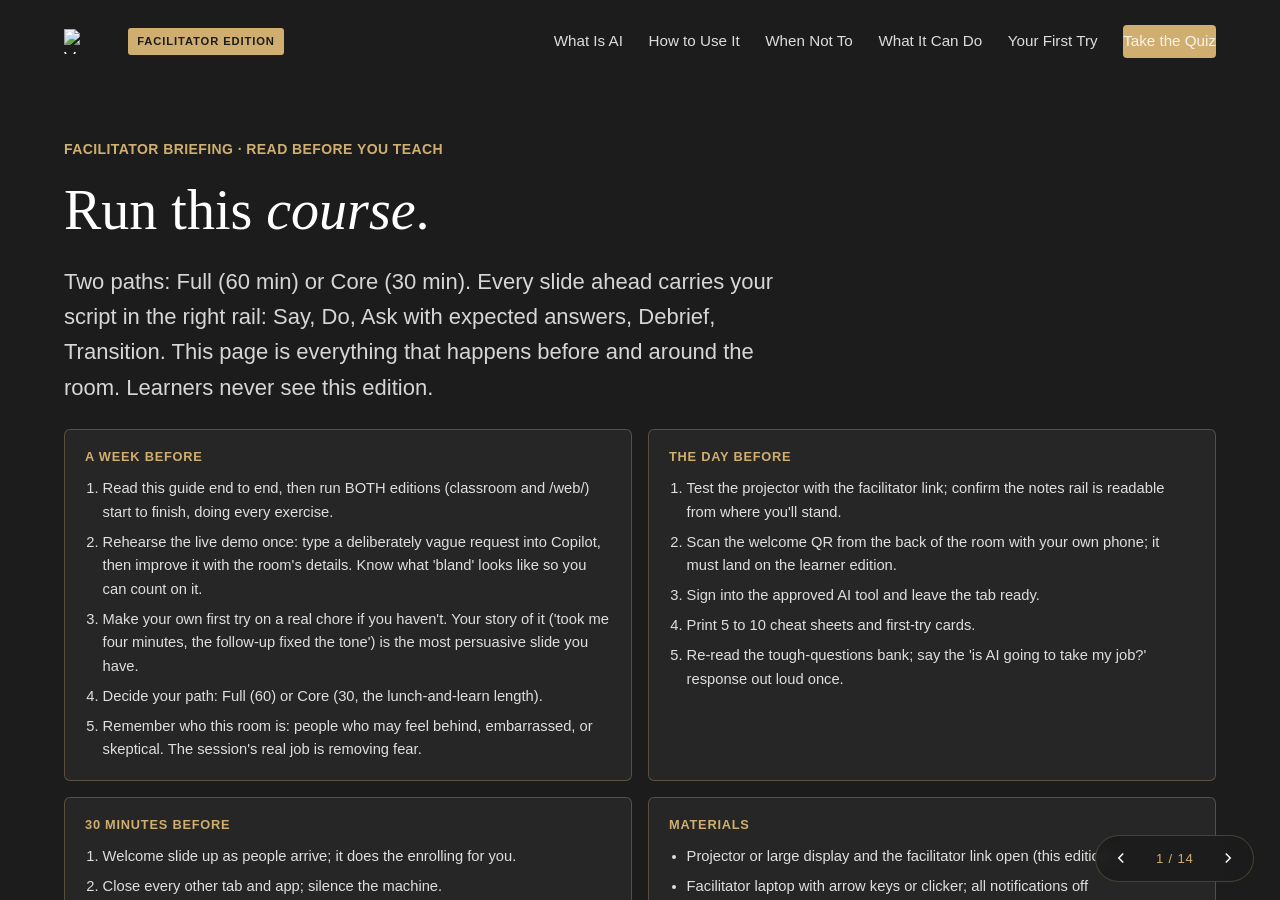
==== facilitator/index.html @ d2034150 "Humanize copy, add cited impact stories, videos, and left-to-right deck - Copy audit: zero em dashes" ====
<!DOCTYPE html>
<html lang="en">
<head>
<meta charset="UTF-8">
<meta name="robots" content="noindex">
<meta name="viewport" content="width=device-width, initial-scale=1">
<title>AI Basics: Facilitator Edition | Vanderbilt</title>
<meta name="description" content="A very first introduction to AI for people who have never used it: what AI is, why and how we use it, when to use it and when not to, what it can do for you, and your first try today.">
<meta property="og:type" content="website">
<meta property="og:title" content="AI Basics | Vanderbilt Learning Series">
<meta property="og:description" content="Never used AI? Start here: what it is, how to use it, when not to, and your first try today. No jargon, no code.">
<meta property="og:url" content="https://me5231979.github.io/AI_Classroom/">
<meta property="og:image" content="https://me5231979.github.io/AI_Classroom/assets/img/social-card.png">
<meta property="og:image:width" content="1200">
<meta property="og:image:height" content="630">
<meta name="twitter:card" content="summary_large_image">
<meta name="twitter:title" content="AI Basics | Vanderbilt Learning Series">
<meta name="twitter:image" content="https://me5231979.github.io/AI_Classroom/assets/img/social-card.png">
<link rel="icon" href="../assets/img/favicon.svg" type="image/svg+xml">
<link rel="alternate icon" href="../assets/img/favicon-96.png">
<link rel="apple-touch-icon" href="../assets/img/favicon-96.png">

<link rel="preload" href="../assets/fonts/libre-caslon-display-latin-400-normal.woff2" as="font" type="font/woff2" crossorigin>
<link rel="preload" href="../assets/fonts/inter-latin-400-normal.woff2" as="font" type="font/woff2" crossorigin>

<link rel="stylesheet" href="../assets/css/styles.css?v=10">
<style>
  /* skill pills (course-level) */
  .skills { display: flex; flex-wrap: wrap; gap: .5rem; align-items: center; margin-top: 1.5rem; }
  .skills__label { font-family: var(--font-condensed); font-weight: 700; text-transform: uppercase;
    letter-spacing: .08em; font-size: .7rem; color: var(--vu-gold-flat); margin-right: .25rem; }
  .skillpill { display: inline-block; font-family: var(--font-condensed); font-weight: 700;
    text-transform: uppercase; letter-spacing: .06em; font-size: .68rem; line-height: 1.3;
    padding: .3rem .65rem; border-radius: 999px; border: 1px solid rgba(207,174,112,.55);
    color: rgba(255,255,255,.85); }
  .skillpill--core { background: var(--vu-gold-flat); border-color: var(--vu-gold-flat); color: var(--vu-black); }
</style>

<style>
/* ============ facilitator edition ============ */
.fac__badge { font-family: var(--font-condensed); font-weight: 700; text-transform: uppercase;
  letter-spacing: .08em; font-size: .7rem; color: var(--vu-black); background: var(--vu-gold-flat);
  padding: .3rem .55rem; border-radius: 3px; margin-left: .9rem; white-space: nowrap; }
@media (min-width: 1200px) {
  body.fac .slide { display: grid; grid-template-columns: minmax(0,1fr) 350px; align-items: center; column-gap: 0; overflow: visible; }
  body.fac .slide > .wrap { grid-column: 1; }
  body.fac .slide > .hero__video, body.fac .slide > .hero__canvas, body.fac .slide > .hero__scrim { grid-column: 1 / -1; }
  body.fac .facnote { grid-column: 2; align-self: start; position: sticky; top: calc(var(--nav-h) + 16px);
    margin: 0 18px 0 0; }
  body.fac .dots { display: none; } /* rail replaces the dot rail on the right */
}
.facnote {
  background: rgba(20,20,20,.96); color: rgba(255,255,255,.85); border: 1px solid rgba(207,174,112,.45);
  border-left: 3px solid var(--vu-gold-flat); border-radius: 6px; padding: 1rem 1.1rem;
  font-size: .82rem; line-height: 1.5; max-height: calc(100vh - var(--nav-h) - 48px); overflow: auto; z-index: 5;
}
@media (max-width: 1199px) { .facnote { margin: 1.5rem var(--pad-x) 0; } }
.facnote__head { display: flex; justify-content: space-between; gap: .5rem; align-items: baseline;
  font-family: var(--font-condensed); font-weight: 700; text-transform: uppercase; letter-spacing: .07em;
  font-size: .68rem; color: var(--vu-gold-flat); border-bottom: 1px solid rgba(207,174,112,.3);
  padding-bottom: .5rem; margin-bottom: .6rem; }
.facnote__purpose { margin: 0 0 .6rem; color: #fff; font-weight: 500; }
.facnote__steps { margin: 0 0 .6rem; padding-left: 1.05rem; display: grid; gap: .35rem; }
.facnote__meta { margin: .35rem 0 0; color: rgba(255,255,255,.75); }
.facnote__meta b { color: var(--vu-gold-flat); font-weight: 600; }
.facnote__core { border-top: 1px dashed rgba(207,174,112,.35); padding-top: .5rem; }
.facnote__blk { margin: .55rem 0 0; }
.facnote__tag { display: inline-block; font-family: var(--font-condensed); font-weight: 700; text-transform: uppercase;
  letter-spacing: .08em; font-size: .6rem; padding: .15rem .4rem; border-radius: 2px; margin-bottom: .25rem; }
.t-say { background: var(--vu-gold-flat); color: var(--vu-black); }
.t-do  { background: rgba(179,201,205,.9); color: var(--vu-black); }
.t-ask { background: rgba(139,161,142,.9); color: var(--vu-black); }
.t-deb { background: rgba(236,183,72,.9); color: var(--vu-black); }
.t-tra { background: rgba(255,255,255,.25); color: #fff; }
.facnote__script { margin: 0; font-family: var(--font-serif); font-style: italic; font-size: .88rem; color: #fff; }
.facnote__mini { margin: .25rem 0 0; font-size: .78rem; color: rgba(255,255,255,.75); }
.brief__grid { display: grid; gap: 1rem; grid-template-columns: 1fr; margin-top: 1.5rem; }
@media (min-width: 980px) { .brief__grid { grid-template-columns: repeat(2, 1fr); }
  body.fac #s-briefing { grid-template-columns: 1fr !important; } }
.brief__box { background: #262626; border: 1px solid rgba(207,174,112,.3); border-radius: 6px; padding: 1.1rem 1.25rem; font-size: .92rem; }
.brief__box h3 { font-family: var(--font-condensed); font-weight: 700; text-transform: uppercase; letter-spacing: .06em;
  font-size: .8rem; color: var(--vu-gold-flat); margin-bottom: .6rem; }
.brief__box ol, .brief__box ul { margin: 0; padding-left: 1.1rem; display: grid; gap: .4rem; color: rgba(255,255,255,.85); }
.brief__wide { grid-column: 1 / -1; }
.brief__row { padding: .45rem 0; border-bottom: 1px solid rgba(255,255,255,.08); color: rgba(255,255,255,.85); }
.brief__row b { color: var(--vu-gold-flat); }
.brief__q { border-bottom: 1px solid rgba(255,255,255,.08); padding: .4rem 0; }
.brief__q summary { cursor: pointer; font-weight: 500; color: #fff; }
.brief__q p { margin: .4rem 0 .2rem; color: rgba(255,255,255,.8); font-size: .9rem; }
</style>
</head>
<body class="fac">
<a class="skip-link" href="#s-what">Skip to content</a>

<!-- reading progress -->
<div class="progress" aria-hidden="true"><div class="progress__bar" id="progressBar"></div></div>

<!-- ===================== NAV ===================== -->
<header class="nav" id="nav">
  <a class="nav__brand" href="#top" aria-label="Vanderbilt University, home">
    <img class="nav__lockup" src="../assets/img/vu-lockup-white.png" alt="Vanderbilt University" width="250" height="65">
    <img class="nav__vicon" src="../assets/img/vu-v-icon-nav.png" alt="Vanderbilt University" width="34" height="25">
    <span class="fac__badge">Facilitator Edition</span>
  </a>
  <button class="nav__toggle" aria-label="Toggle menu" aria-expanded="false" aria-controls="navlinks">
    <svg viewBox="0 0 24 24" fill="none" stroke="currentColor" stroke-width="2"><line x1="3" y1="6" x2="21" y2="6"/><line x1="3" y1="12" x2="21" y2="12"/><line x1="3" y1="18" x2="21" y2="18"/></svg>
  </button>
  <nav class="nav__links" id="navlinks" aria-label="Sections">
    <a href="#s-what">What Is AI</a>
    <a href="#s-how">How to Use It</a>
    <a href="#s-when">When Not To</a>
    <a href="#s-cando">What It Can Do</a>
    <a href="#s-first">Your First Try</a>
    <a class="btn" href="#s-recap">Take the Quiz</a>
  </nav>
</header>

<!-- deck dot rail + control bar -->
<div class="dots" id="dots" role="navigation" aria-label="Slide navigation"></div>
<div class="deckbar" role="group" aria-label="Presentation controls">
  <button id="deckPrev" aria-label="Previous slide"><svg viewBox="0 0 24 24" fill="none" stroke="currentColor" stroke-width="2"><polyline points="15 18 9 12 15 6"/></svg></button>
  <span class="deckbar__count" id="deckCount">1 / 13</span>
  <button id="deckNext" aria-label="Next slide"><svg viewBox="0 0 24 24" fill="none" stroke="currentColor" stroke-width="2"><polyline points="9 18 15 12 9 6"/></svg></button>
</div>

<main class="deck" id="top">

  <section class="slide on-dark" id="s-briefing" data-title="Facilitator briefing">
    <div class="wrap wrap-wide">
      <p class="eyebrow">Facilitator briefing · Read before you teach</p>
      <h2 class="h2">Run this <em>course</em>.</h2>
      <p class="lead">Two paths: Full (60 min) or Core (30 min). Every slide ahead carries your script in the right rail: Say, Do, Ask with expected answers, Debrief, Transition. This page is everything that happens before and around the room. Learners never see this edition.</p>
      <div class="brief__grid"><div class="brief__box"><h3>A week before</h3><ol><li>Read this guide end to end, then run BOTH editions (classroom and /web/) start to finish, doing every exercise.</li><li>Rehearse the live demo once: type a deliberately vague request into Copilot, then improve it with the room's details. Know what 'bland' looks like so you can count on it.</li><li>Make your own first try on a real chore if you haven't. Your story of it ('took me four minutes, the follow-up fixed the tone') is the most persuasive slide you have.</li><li>Decide your path: Full (60) or Core (30, the lunch-and-learn length).</li><li>Remember who this room is: people who may feel behind, embarrassed, or skeptical. The session's real job is removing fear.</li></ol></div><div class="brief__box"><h3>The day before</h3><ol><li>Test the projector with the facilitator link; confirm the notes rail is readable from where you'll stand.</li><li>Scan the welcome QR from the back of the room with your own phone; it must land on the learner edition.</li><li>Sign into the approved AI tool and leave the tab ready.</li><li>Print 5 to 10 cheat sheets and first-try cards.</li><li>Re-read the tough-questions bank; say the 'is AI going to take my job?' response out loud once.</li></ol></div><div class="brief__box"><h3>30 minutes before</h3><ol><li>Welcome slide up as people arrive; it does the enrolling for you.</li><li>Close every other tab and app; silence the machine.</li><li>Test arrow-key navigation and one interaction (run a round of Is That AI?).</li><li>Set the tone in your head: this is the friendliest hour in the catalog. No jargon leaves your mouth today.</li></ol></div>
        <div class="brief__box"><h3>Materials</h3><ul><li>Projector or large display and the facilitator link open (this edition)</li><li>Facilitator laptop with arrow keys or clicker; all notifications off</li><li>Learner devices (BYOD) joining via the welcome-slide QR</li><li>A Vanderbilt-approved AI tool (Copilot, VU sign-in) open in a second tab for the live demo</li><li>A few printed cheat sheets (cheatsheet.html) for anyone without a device</li><li>Printed first-try cards (worksheet.html) as the no-device and projector-failure fallback</li></ul></div>
        <div class="brief__box brief__wide"><h3>When things go sideways</h3><div class="brief__row"><b>If Projector or the site fails mid-session:</b> Teach from the printed cheat sheet: the one-sentence definition, the three steps, the traffic light, and the five superpowers all work on a whiteboard. The trainers run verbally with hands-up voting; the first try moves to the printed card.</div><div class="brief__row"><b>If Learner devices can't join (wifi/filters):</b> Run facilitator-only: trainers on the projector with the room voting out loud, prompt builder as a fill-in-the-blanks on the whiteboard, commitment on the printed card. You lose typing, not learning.</div><div class="brief__row"><b>If Nobody in the room can access an approved AI tool for the live try:</b> You demo on the projector with THEIR prompts: collect two built prompts from the room, run them live on your machine, improve each with one follow-up the room chooses. The first try becomes homework with the card; the pulse email catches it.</div><div class="brief__row"><b>If Someone is visibly anxious or says 'I'm too old for this / not a tech person':</b> The reframe that works: 'You already use AI every day: your phone's word suggestions, your spam filter. Today is just learning to use it on purpose.' Then make sure their first try lands in the room; success beats reassurance.</div><div class="brief__row"><b>If An experienced AI user is bored or starts adding advanced caveats:</b> Honor and redirect: 'That's exactly right, and it's AI 201 material: the sequel is in the Course Library.' Deputize them as a table helper for the prompt-builder moment; teaching beginners keeps experts happy.</div><div class="brief__row"><b>If Fear talk takes over ('AI is dangerous / taking jobs / stealing data'):</b> Don't dismiss, anchor: the traffic light exists exactly because the concerns are partly right. 'The risks are real, which is why we use approved tools and keep people-data out. The skill you're learning today IS the safe version.' Park policy debates; route them to the official channels.</div></div>
        <div class="brief__box brief__wide"><h3>Tough questions, ready answers</h3><details class="brief__q"><summary>Is AI going to take my job?</summary><p>AI takes over chores, not judgment: drafts, summaries, first passes. What history shows with tools like this is that people who use them become more valuable, not less. Today's hour is exactly that move: you're not competing with AI after this session, you're the person in your office who knows how to use it safely.</p></details><details class="brief__q"><summary>Is it cheating to use AI for my work emails?</summary><p>Is spellcheck cheating? Is asking a colleague to read your draft cheating? AI is a drafting tool; the thinking, the facts, and the final call stay yours. The professional standard is simple: you review everything, you check what matters, and your name means you stand behind it. Passing off unchecked AI output as finished work: that's the actual mistake.</p></details><details class="brief__q"><summary>Where does what I type actually go?</summary><p>It depends entirely on the tool, and that's the whole point of the yellow light. Random free websites may keep and learn from what you type. Vanderbilt-approved tools like Copilot with your VU sign-in have contractual protections for work content. That's why internal content only goes in approved tools, and private information about people goes in none of them.</p></details><details class="brief__q"><summary>How do I know if the answer is true?</summary><p>Assume it's a confident draft, not a verified fact. For anything that matters, a date, a number, a name, a claim you'll repeat, check the source the way you would if a smart new colleague told you something surprising. The tool is at its safest on tasks where truth isn't the question: drafting, rewording, brainstorming, explaining.</p></details><details class="brief__q"><summary>Which tool should I actually use?</summary><p>For work content: Microsoft Copilot signed in with your VU account: that sign-in is what makes it yellow-light safe. For public, generic questions, approved tools of your choice. If you're unsure whether a tool is approved, that uncertainty IS your answer: use Copilot or ask IT.</p></details><details class="brief__q"><summary>I tried ChatGPT once and the answer was wrong or useless. Why bother?</summary><p>One try with one vague question is like judging email by one message. Two fixes change everything: give it details (who it's for, what it's about, how it should sound), and use the follow-up: tell it what was wrong and watch it fix its own draft. The trainer in Idea 02 exists because the second message is where the tool gets good.</p></details></div>
        <div class="brief__box brief__wide"><h3>Copy-paste templates</h3><details class="brief__q"><summary>Pre-work invite (paste into the calendar invite)</summary><p>Subject: Before our AI Basics session. Nothing to read and nothing to install. Just bring one thing: a chore from your normal week that involves words: an email you put off, a long document you need to digest, anything you'd love to hand to an assistant. You'll use it in the session. If you've never touched an AI tool, you're exactly who this hour is for.</p></details><details class="brief__q"><summary>7-day pulse (send one week after)</summary><p>Subject: One week later, did the first try happen? Two quick lines, reply whenever: 1) Did you run the prompt you built, on the chore you named? 2) Did the follow-up trick (add one detail, ask again) make it better? Replies come to me only. Not yet? Your card still works, this note is your nudge, and the whole thing takes five minutes.</p></details><details class="brief__q"><summary>Graduation note (send to confident finishers)</summary><p>Subject: Ready for the next gear? You've made your first tries and the traffic light is a habit. AI 201: Beyond the Basics is the sequel: why tools 'forget,' where answers actually come from, and how to build a governed AI workflow for a recurring task. It's in the Course Library, same format, no code: https://me5231979.github.io/Course_Library/</p></details></div>
      </div>
      <p class="why" style="margin-top:1.5rem"><b>After the session:</b> Seven days out, send the pulse: 'Did you make your first try? What was the chore, and did the follow-up trick work?' The count of completed first tries is the program's headline metric: this course exists to convert non-users into first-time users. Route the confident ones to AI 201 in the Course Library.</p>
    </div>
  </section>

  <!-- ============ 0 · WELCOME / QR (classroom only) ============ -->
  <section class="slide on-dark welcome" id="s-welcome" data-title="Scan to join" data-classroom>
    <div class="wrap" style="text-align:center">
      <img src="../assets/img/vu-v-icon.png" alt="Vanderbilt V" width="72" height="66" style="margin:0 auto 1.75rem;width:clamp(56px,6vw,80px);height:auto" data-reveal>
      <p class="eyebrow" data-reveal>Vanderbilt · Learning Series</p>
      <h1 class="h2" data-reveal style="max-width:22ch;margin-inline:auto">Welcome. Scan to bring this session <em class="gold-text">to your seat</em>.</h1>
      <div class="qr-card" id="qrCard" data-reveal data-url="https://me5231979.github.io/AI_Classroom/">
        <div class="qr-card__code" id="qrBox" role="img" aria-label="QR code linking to this experience"></div>
        <p class="qr-card__url" id="qrUrl"></p>
      </div>
      <p class="lead" data-reveal style="margin:1.5rem auto 0;max-width:46ch">Learners scan this code and land on the learner edition; your screen keeps the notes. Follow along on your own device. If you have never touched an AI tool in your life, you are exactly who this hour is for.</p>
      <div class="hero__meta" data-reveal style="justify-content:center">
        <div><b>5</b> Simple ideas</div>
        <div><b>30–60</b> Minutes</div>
        <div><b>1</b> First try you'll make this week</div>
      </div>
      <div class="hero__cta" data-reveal style="justify-content:center">
        <a class="btn" href="#s-hero">We're ready, let's begin</a>
      </div>
    </div>
    <aside class="facnote" aria-label="Facilitator notes"><div class="facnote__head"><span>Facilitator</span><span>Full 3 min · Core 2</span></div><p class="facnote__purpose">Get every learner into the experience on their own device and set the tone: the friendliest hour in the catalog, built for absolute beginners.</p><div class="facnote__blk"><span class="facnote__tag t-say">Say</span><p class="facnote__script">&ldquo;Welcome. Point your camera at that code, it brings this whole session to your seat. Quick promise before we start: this is the beginner hour. No jargon, no code, no assumptions, and no question is too basic. If you have never touched an AI tool in your life, you are not behind, you are exactly who this session is for, and you'll make your first try before the week is out.&rdquo;</p></div><div class="facnote__blk"><span class="facnote__tag t-do">Do</span><ol class="facnote__steps"><li>Have this slide projected as people arrive.</li><li>Point at the QR and get phones up before you say anything else.</li><li>Say the safety line early: no jargon today, no question too basic, and nobody will be asked to know anything.</li><li>Confirm by show of hands that most of the room has the site open before advancing.</li></ol></div><div class="facnote__blk"><span class="facnote__tag t-ask">Ask</span><p class="facnote__script">&ldquo;Show of hands, totally judgment-free: who here has never used ChatGPT, Copilot, or any AI chat tool, or tried once and quietly gave up?&rdquo;</p><p class="facnote__mini">Expect:</p><ul class="facnote__steps"><li>A third to half the room, sometimes sheepishly</li><li>A few 'tried once and gave up' confessions</li><li>Some experienced users too</li></ul><p class="facnote__mini">Respond: Thank the honest hands warmly: 'Perfect: this hour was built for you.' To the experienced: 'You're my table helpers today, and AI 201 is your course; it's in the library.'</p></div><p class="facnote__meta"><b>Validate:</b> 80%+ of the room has the deck open on a device.</p><p class="facnote__meta"><b>Watch for:</b> The person hanging back who 'isn't a tech person.' Make eye contact, smile, and remember them for the first-try moment: their success is the session's best story.</p><div class="facnote__blk"><span class="facnote__tag t-tra">Transition</span><p class="facnote__script">&ldquo;Here's everything you'll walk out with.&rdquo;</p></div><p class="facnote__meta facnote__core"><b>60-min core:</b> Core: one scan prompt, the no-jargon promise, move on.</p></aside>
  </section>

  <!-- ============ 1 · HERO ============ -->
  <section class="slide on-dark hero" id="s-hero" data-title="What you'll get">
    <video class="hero__video" id="heroVideo" autoplay muted playsinline preload="auto" aria-hidden="true"
      data-playlist='["https://d8j0ntlcm91z4.cloudfront.net/user_3CCurpI0FW75YAnAl4Hbz3vPdBv/hf_20260715_200652_7fda2f74-e2d3-4922-aa82-3538078520e3.mp4","https://d8j0ntlcm91z4.cloudfront.net/user_3CCurpI0FW75YAnAl4Hbz3vPdBv/hf_20260715_200704_f9a658ba-e21b-49d3-a82d-e24e4dca5641.mp4","https://d8j0ntlcm91z4.cloudfront.net/user_3CCurpI0FW75YAnAl4Hbz3vPdBv/hf_20260715_200712_13c7a9d0-fc12-4c9b-b14d-7666faaac7f5.mp4"]'></video>
    <canvas class="hero__canvas" aria-hidden="true"></canvas>
    <div class="hero__scrim" aria-hidden="true"></div>
    <div class="wrap">
      <p class="eyebrow" data-reveal>AI Basics · Vanderbilt</p>
      <h1 class="h-hero" data-reveal>Never used AI?<br><em class="gold-text">Start here.</em></h1>
      <p class="lead" data-reveal style="margin-top:1.5rem">No jargon, no code, no assumptions. In the next half hour you'll learn what AI actually is, how to talk to it, when to keep things away from it, and you'll build your first request, ready to try today.</p>
      <div class="objectives" data-reveal>
        <p class="objectives__label">By the end, you will be able to</p>
        <ol class="objectives__list">
          <li>Say what AI is in one plain sentence, and spot it in tools you already use every day</li>
          <li>Ask AI for help in ordinary English, and make the answer better with one follow-up</li>
          <li>Know the traffic-light rule: what's fine to ask, what needs an approved tool, what never goes in</li>
          <li>Name five everyday chores AI can take off your plate</li>
          <li>Make your first try this week, with a starter prompt you build today and keep</li>
        </ol>
      </div>
      <div class="skills" data-reveal aria-label="Skills this course builds">
        <span class="skills__label">Skills you'll build</span>
        <span class="skillpill skillpill--core">Embodies an entrepreneurial spirit and leverages data and technology</span>
        <span class="skillpill">Artificial Intelligence</span>
        <span class="skillpill">Digital Fluency/Information Literacy</span>
        <span class="skillpill">Data Security</span>
      </div>
      <div class="hero__cta" data-reveal>
        <a class="btn" href="#s-what">Begin</a>
        <a class="btn btn--ghost" href="#s-recap">Jump to the quiz</a>
      </div>
    </div>
    <aside class="facnote" aria-label="Facilitator notes"><div class="facnote__head"><span>Facilitator</span><span>Full 2 min · Core 1</span></div><p class="facnote__purpose">Set the contract: five plain-language abilities, ending in a real first try with a prompt they build themselves.</p><div class="facnote__blk"><span class="facnote__tag t-say">Say</span><p class="facnote__script">&ldquo;Five things in the next hour. You'll be able to say what AI is in one sentence, no buzzwords. You'll know how to ask it for help in ordinary English, and the one trick that makes answers good. You'll know the traffic light: what's fine, what needs an approved tool, what never goes in. You'll know the five chores it does best. And before we're done, you'll build your first request for a real chore from your real week, and copy it, ready to use.&rdquo;</p></div><div class="facnote__blk"><span class="facnote__tag t-do">Do</span><ol class="facnote__steps"><li>Read the five objectives in plain language, unhurried.</li><li>Land on the last one: you leave with a real prompt you built, for a real chore, with a day attached.</li><li>Point at the skills row once: this course carries real skill credit in the library.</li></ol></div><p class="facnote__meta"><b>Validate:</b> Learners can say what they'll leave with (a prompt they built + a first try scheduled).</p><p class="facnote__meta"><b>Watch for:</b> Don't oversell or speed up; calm confidence is the register for beginners.</p><div class="facnote__blk"><span class="facnote__tag t-tra">Transition</span><p class="facnote__script">&ldquo;The whole plan fits on one slide.&rdquo;</p></div><p class="facnote__meta facnote__core"><b>60-min core:</b> Core: objectives 1 and 5 out loud; the rest on screen.</p></aside>
  </section>

  <!-- ============ 2 · AGENDA ============ -->
  <section class="slide on-cream" id="s-agenda" data-title="The plan">
    <div class="wrap">
      <p class="eyebrow" data-reveal>The whole plan</p>
      <h2 class="h2" data-reveal>Five ideas. <em>That's it.</em></h2>
      <ol class="agenda">
        <li data-reveal><span class="num">01</span><div><h3>What is AI?</h3><p>One plain sentence, plus proof you've been using it for years.</p></div></li>
        <li data-reveal><span class="num">02</span><div><h3>Why and how do we use it?</h3><p>You type in ordinary English. It answers. You make it better with one follow-up.</p></div></li>
        <li data-reveal><span class="num">03</span><div><h3>When to use it, and when not to</h3><p>The traffic light: green, yellow, red. Three seconds that keep you safe.</p></div></li>
        <li data-reveal><span class="num">04</span><div><h3>What can it do for you?</h3><p>Five superpowers: draft, summarize, brainstorm, explain, rewrite.</p></div></li>
        <li data-reveal><span class="num">05</span><div><h3>Your first try</h3><p>Build a real request, copy it, and use it this week.</p></div></li>
      </ol>
    </div>
    <aside class="facnote" aria-label="Facilitator notes"><div class="facnote__head"><span>Facilitator</span><span>Full 1 min · Core skip</span></div><p class="facnote__purpose">Show the five ideas once so the room sees how small the mountain actually is.</p><div class="facnote__blk"><span class="facnote__tag t-say">Say</span><p class="facnote__script">&ldquo;Five ideas. That's the whole course: what AI is, how to use it, when not to, what it can do for you, and your first try. Small mountain.&rdquo;</p></div><div class="facnote__blk"><span class="facnote__tag t-do">Do</span><ol class="facnote__steps"><li>Walk the five items in one breath each.</li><li>Name the shape out loud: what it is, how to use it, when not to, what it does, then you try it.</li></ol></div><p class="facnote__meta"><b>Validate:</b> None needed; this is orientation.</p><p class="facnote__meta"><b>Watch for:</b> Don't teach here; every idea has its own slide.</p><div class="facnote__blk"><span class="facnote__tag t-tra">Transition</span><p class="facnote__script">&ldquo;Idea one: and I promise it fits in one sentence.&rdquo;</p></div><p class="facnote__meta facnote__core"><b>60-min core:</b> Core: skip entirely; the deck's structure carries it.</p></aside>
  </section>

  <!-- ============ 3 · 01 WHAT IS AI ============ -->
  <section class="slide on-light" id="s-what" data-count data-title="What is AI?">
    <div class="wrap">
      <p class="eyebrow" data-reveal>Idea 01 · What is AI?</p>
      <h2 class="h2" data-reveal>One sentence, <em>no jargon</em>.</h2>
      <p class="lead" data-reveal>AI is a computer program that learned from millions of examples. Because it learned instead of following fixed rules, it can predict, suggest, and write things that fit your situation. It isn't a robot or magic, and it isn't always right either. Think of it as a very well-read assistant: fast, tireless, eager to help, and occasionally wrong in a confident voice.</p>

      <div class="quiz" id="isAI" data-reveal style="margin-top:2.5rem">
        <p class="eyebrow" style="margin-bottom:.5rem">Play · Is that AI?</p>
        <p class="why" style="margin-top:0"><b>Why this matters:</b> the fastest way to make AI feel less mysterious is to notice you've already been using it for years. Here are five everyday things. Call each one.</p>
        <p class="quiz__progress" id="iaProgress"></p>
        <p class="quiz__q" id="iaQ" style="margin-top:.4rem"></p>
        <div class="quiz__options" id="iaOptions" role="group" aria-label="Choices"></div>
        <p class="quiz__feedback" id="iaFeedback" aria-live="polite"></p>
        <div class="quiz__nav">
          <button class="btn btn--dark" id="iaNext" style="visibility:hidden">Next one</button>
        </div>
        <div id="iaResult" hidden aria-live="polite"></div>
      </div>

      <div class="yt" data-reveal data-embed="https://www.youtube-nocookie.com/embed/Ok-xpKjKp2g" data-yttitle="How AI works, a plain-language introduction">
        <button class="yt__load" type="button">
          <span class="yt__play" aria-hidden="true">▶</span>
          <span class="yt__title">Watch: How AI Works (2 min, plain language)</span>
          <span class="yt__src">Code.org · Loads YouTube on click</span>
        </button>
        <p class="yt__alt">Prefer a new tab? <a href="https://www.youtube.com/watch?v=Ok-xpKjKp2g" target="_blank" rel="noopener">Open on YouTube</a>.</p>
        <p class="why" style="margin:.35rem 0 0"><b>Why this video:</b> the friendliest short explanation on the internet, made for total beginners. No technical background needed.</p>
      </div>

      <details class="deeper" data-reveal>
        <summary><svg class="chev" viewBox="0 0 24 24" fill="none" stroke="currentColor" stroke-width="2.5" aria-hidden="true"><polyline points="9 18 15 12 9 6"/></svg> Go deeper</summary>
        <div class="deeper__body">
          <div><h4>In practice</h4><p>The one distinction worth keeping: a regular program follows rules a person wrote, which is why a calculator never surprises you. AI learned patterns from examples, which is why your phone's word suggestions surprise you daily. The chat tools everyone is talking about, like Microsoft Copilot or ChatGPT, are that same word-suggestion idea trained on so much text that it can draft emails, summarize documents, and explain almost anything. Once you see that, most of the mystery is gone.</p></div>
          <div class="deeper__ask" data-classroom><h4><span class="mode">As a group</span> · 3 min</h4>
          <p class="why"><b>Why this matters:</b> hearing the room name AI they already use dissolves the intimidation faster than any definition.</p>
          <ol class="steps">
            <li>Shout-out round: name one thing on your phone that guessed something about you this week.</li>
            <li>Facilitator lists them, then points at the list: "You aren't AI beginners. You're experienced users who never got the name tag."</li>
          </ol></div>
          <div class="deeper__ask"><h4><span class="mode">On your own</span> · 2 min</h4>
          <p class="why"><b>Why this matters:</b> spotting AI in your own day makes the definition stick.</p>
          <ol class="steps">
            <li>Look at your phone. Find two things on it that learned from examples: word suggestions, photo face-grouping, map routes, music picks.</li>
            <li>Say the sentence once: "AI is a program that learned from examples." That's the whole foundation.</li>
          </ol></div>
        </div>
      </details>
    </div>
    <aside class="facnote" aria-label="Facilitator notes"><div class="facnote__head"><span>Facilitator</span><span>Full 7 min · Core 3</span></div><p class="facnote__purpose">Land the one-sentence definition (a program that learned from examples) and dissolve intimidation by proving everyone already uses AI daily.</p><div class="facnote__blk"><span class="facnote__tag t-say">Say</span><p class="facnote__script">&ldquo;Here's the whole definition, one sentence: AI is a computer program that learned from millions of examples, so instead of following fixed rules, it can predict, suggest, and write things that fit your situation. That's it. It's not a robot. It's not magic. And it's not always right, think of it as a very well-read assistant: fast, tireless, eager to help, and occasionally confidently wrong. Now the fun part: you've been using AI for years. Let's prove it.&rdquo;</p></div><div class="facnote__blk"><span class="facnote__tag t-do">Do</span><ol class="facnote__steps"><li>Deliver the one-sentence definition slowly, twice: a program that learned from millions of examples.</li><li>Land the three nots: not a robot, not magic, not always right.</li><li>Send them to Is That AI?: five everyday things, call each one. The calculator item teaches the key distinction.</li><li>Run the group shout-out from Go deeper: name one thing on your phone that guessed something about you this week.</li><li>Land the reframe: you aren't AI beginners; you're experienced users who never got the name tag.</li></ol></div><div class="facnote__blk"><span class="facnote__tag t-ask">Ask</span><p class="facnote__script">&ldquo;Name one thing on your phone that guessed something about you this week.&rdquo;</p><p class="facnote__mini">Expect:</p><ul class="facnote__steps"><li>Word suggestions while texting</li><li>Maps rerouting, music and show recommendations</li><li>Photos grouping faces, spam filtering</li></ul><p class="facnote__mini">Respond: List them fast, then point at the list: 'Every one of those learned from examples. You aren't AI beginners: you're experienced users who never got the name tag. Today we just make it deliberate.'</p></div><div class="facnote__blk"><span class="facnote__tag t-deb">Debrief</span><p class="facnote__mini">A program that learned from examples: capable because it learned, fallible because it guesses. Both halves matter all session.</p></div><p class="facnote__meta"><b>Validate:</b> 4+ of 5 on the trainer for most of the room; the shout-out round produces at least four examples.</p><p class="facnote__meta"><b>Watch for:</b> Jargon creeping into YOUR mouth ('model,' 'training data,' 'LLM'). The discipline of this session is saying 'it learned from examples' every single time.</p><div class="facnote__blk"><span class="facnote__tag t-tra">Transition</span><p class="facnote__script">&ldquo;One more sentence before the how: the idea that makes the whole hour possible.&rdquo;</p></div><p class="facnote__meta facnote__core"><b>60-min core:</b> Core: definition + three nots, trainer as a fast room vote, shout-out becomes one example from you.</p></aside>
  </section>

  <!-- ============ 4 · MANIFESTO ============ -->
  <section class="slide on-cream manifesto" id="s-belief" data-title="One idea">
    <div class="wrap">
      <p class="eyebrow" data-reveal>The core idea</p>
      <p>You don't need to know how the engine works to drive the car.</p>
    </div>
    <aside class="facnote" aria-label="Facilitator notes"><div class="facnote__head"><span>Facilitator</span><span>Full 2 min · Core 1</span></div><p class="facnote__purpose">Give beginners explicit permission to use AI without understanding its internals. This one line removes the biggest hidden barrier in the room: the belief that AI is for technical people.</p><div class="facnote__blk"><span class="facnote__tag t-say">Say</span><p class="facnote__script">&ldquo;You don't need to know how the engine works to drive the car. Here's what that means. Every one of us drove or rode here today, and almost none of us could explain a combustion engine, and that's fine, because driving and engineering are different skills. AI is the same. Asking it for help, reading the answer, making it better: that's driving, and you'll be doing it within the hour. How it works inside is engineering, and it's genuinely optional. If anyone in this room has been thinking 'I'm not a tech person, this isn't for me,' this sentence is for you. You don't need to be. You just need a steering wheel, and we're about to hand you one. One honest footnote: drivers do follow rules of the road, and AI has three. They're colors, they take three seconds, and they're coming up right after you learn to drive.&rdquo;</p></div><div class="facnote__blk"><span class="facnote__tag t-do">Do</span><ol class="facnote__steps"><li>Let the line animate word by word. Say nothing until it finishes, then read it once, slowly.</li><li>Explain what it means in one breath: millions of people drive safely every day without being able to explain a combustion engine. Using a tool well and understanding its insides are two different skills, and today only asks for the first one.</li><li>Map the analogy for them explicitly: the car is the AI tool. Driving is asking, reading the answer, and improving it. The rules of the road are the traffic light coming two slides from now. The engine (how AI works inside) is a fine thing to learn someday, and AI 201 teaches it, but nobody needs it to get to work today.</li><li>Name who the line is for: anyone in the room quietly thinking 'I'm not a tech person.' This sentence is the course giving them permission to start anyway.</li></ol></div><div class="facnote__blk"><span class="facnote__tag t-ask">Ask</span><p class="facnote__script">&ldquo;Quick show of hands: who here can explain exactly how their car engine works? And who drove here anyway?&rdquo;</p><p class="facnote__mini">Expect:</p><ul class="facnote__steps"><li>One or two engine hands, the whole room on the second question</li><li>Laughter, which is the point</li><li>Someone jokes about electric cars</li></ul><p class="facnote__mini">Respond: Land it gently: 'That gap between the two hands is exactly the permission slip this course runs on. Competence first. Curiosity about the engine later, if you want it. AI 201 pops the hood.'</p></div><div class="facnote__blk"><span class="facnote__tag t-deb">Debrief</span><p class="facnote__mini">Using AI well is a driving skill, not an engineering skill. The rules of the road come next.</p></div><p class="facnote__meta"><b>Validate:</b> Ask for a nod: does anyone here understand their car engine? Almost nobody. Do you all drive? Everybody. Point made.</p><p class="facnote__meta"><b>Watch for:</b> The one caveat worth saying if an expert pushes back: drivers still follow rules of the road. The line doesn't mean 'use it carelessly.' It means the safety rules (coming next) are learnable in minutes, while engine knowledge is optional.</p><div class="facnote__blk"><span class="facnote__tag t-tra">Transition</span><p class="facnote__script">&ldquo;So let's drive. Here's how you actually use it.&rdquo;</p></div><p class="facnote__meta facnote__core"><b>60-min core:</b> Core: read the line, give the one-breath explanation, move on. Keep the explanation even at 30 minutes; it does real work for nervous beginners.</p></aside>
  </section>

  <!-- ============ 5 · 02 WHY & HOW ============ -->
  <section class="slide on-dark" id="s-how" data-count data-title="How to use it">
    <div class="wrap">
      <p class="eyebrow" data-reveal>Idea 02 · Why &amp; How</p>
      <h2 class="h2" data-reveal>Type like you'd text <em>a helpful person</em>.</h2>
      <p class="lead" data-reveal>Why do people use AI? Because it takes the chores that eat your day (first drafts, long documents, blank pages) and does them in seconds. Federal Reserve researchers found that workers who use it are already saving around two hours a week. And the how is easier than you'd guess. Nothing to install, nothing to memorize. You type what you need in plain English, like texting a very capable assistant, and it answers. When the answer isn't quite right, you don't start over. You just tell it what to fix.</p>

      <div class="grid grid-3" style="margin-top:2.5rem;grid-template-columns:repeat(auto-fit,minmax(220px,1fr))">
        <div class="card" data-reveal>
          <span class="tag">Step 1 · Ask</span>
          <h3>Plain English</h3>
          <p class="muted">"Write a short, friendly email inviting my team to a planning lunch on Thursday." Full sentences. Details welcome. No magic words needed.</p>
        </div>
        <div class="card" data-reveal>
          <span class="tag">Step 2 · Look</span>
          <h3>Read what came back</h3>
          <p class="muted">It answers in seconds. Usually good, sometimes off. Either way, you're not done yet, and neither is it.</p>
        </div>
        <div class="card" data-reveal>
          <span class="tag">Step 3 · Improve</span>
          <h3>One follow-up</h3>
          <p class="muted">"Warmer." "Shorter." "Mention the RSVP deadline." It rewrites instantly, and it never gets tired of feedback. This step is where it gets good.</p>
        </div>
      </div>

      <div class="quiz" id="followUp" data-reveal style="margin-top:2.5rem">
        <p class="eyebrow" style="margin-bottom:.5rem">Play · Pick the next move</p>
        <p class="why" style="margin-top:0"><b>Why this matters:</b> the difference between people who love AI and people who gave up after one try is what they did with the SECOND message. Five moments. Pick the move for each.</p>
        <p class="quiz__progress" id="fuProgress"></p>
        <p class="quiz__q" id="fuQ" style="margin-top:.4rem"></p>
        <div class="quiz__options" id="fuOptions" role="group" aria-label="Next move choices"></div>
        <p class="quiz__feedback" id="fuFeedback" aria-live="polite"></p>
        <div class="quiz__nav">
          <button class="btn" id="fuNext" style="visibility:hidden">Next moment</button>
        </div>
        <div id="fuResult" hidden aria-live="polite"></div>
      </div>

      <details class="deeper" data-reveal>
        <summary><svg class="chev" viewBox="0 0 24 24" fill="none" stroke="currentColor" stroke-width="2.5" aria-hidden="true"><polyline points="9 18 15 12 9 6"/></svg> Go deeper</summary>
        <div class="deeper__body">
          <div><h4>In practice</h4><p>Two habits carry beginners a long way. First, details make the difference: "write an email" gets you something generic; "write a warm, three-sentence email to my six-person team about Thursday's planning lunch" gets you something usable. Second, treat the first answer as a draft, always. AI writes the draft, and you stay the editor. It sounds confident even when it's wrong, so anything important (a date, a number, a name, a fact you'll repeat) gets checked by you before your name goes on it.</p></div>
          <div class="deeper__ask" data-classroom><h4><span class="mode">As a group</span> · 5 min</h4>
          <p class="why"><b>Why this matters:</b> watching one request improve live, on the projector, teaches the two-step better than any slide.</p>
          <ol class="steps">
            <li>Facilitator opens an approved AI tool on screen and types a deliberately vague request: "write an email about the meeting."</li>
            <li>The room critiques the bland result, then shouts details to add. Type their exact words as the follow-up.</li>
            <li>Watch it improve. Name the lesson: same tool, better conversation.</li>
          </ol></div>
          <div class="deeper__ask"><h4><span class="mode">On your own</span> · 3 min</h4>
          <p class="why"><b>Why this matters:</b> one real ask-look-improve loop teaches more than an hour of reading about it.</p>
          <ol class="steps">
            <li>Think of one email or note you need to write anyway this week.</li>
            <li>Jot down the plain-English request you'd type, including two details: who it's for and what it should sound like.</li>
            <li>Keep it. You'll build the real thing in Idea 05.</li>
          </ol></div>
        </div>
      </details>
    </div>
    <aside class="facnote" aria-label="Facilitator notes"><div class="facnote__head"><span>Facilitator</span><span>Full 7 min · Core 4</span></div><p class="facnote__purpose">Install the three-step loop (ask in plain English, look, improve with one follow-up): the single skill that separates people who love AI from people who gave up.</p><div class="facnote__blk"><span class="facnote__tag t-say">Say</span><p class="facnote__script">&ldquo;Why do people use this? Because it takes the chores that eat your day (first drafts, long documents, blank pages) and does them in seconds. And how? You type what you need in ordinary English, like texting a very capable assistant. Full sentences, details welcome, no magic words. Then the part almost nobody tells beginners: when the answer isn't quite right, you don't start over and you don't give up. You just tell it what to fix. 'warmer,' 'shorter,' 'mention the deadline': and it rewrites instantly. Watch this live.&rdquo;</p></div><div class="facnote__blk"><span class="facnote__tag t-do">Do</span><ol class="facnote__steps"><li>Walk the three cards: ask in plain English, look at the draft, improve with one follow-up. Stress: nothing to install, nothing to memorize.</li><li>Run the live demo on the projector: type a deliberately vague request into the approved tool, let the room see the bland result, then type their suggested details as the follow-up and watch it improve.</li><li>Send them to Pick the Next Move: five moments, choose the move. Item 4 (the wrong date) plants the fact-checking habit early.</li><li>Land the two habits from Go deeper: details make the difference, and the first answer is always a draft.</li></ol></div><div class="facnote__blk"><span class="facnote__tag t-ask">Ask</span><p class="facnote__script">&ldquo;During the demo: this answer is bland. What details should I add? Shout them out.&rdquo;</p><p class="facnote__mini">Expect:</p><ul class="facnote__steps"><li>Who it's for, what it's about</li><li>Make it friendly / shorter / add the date</li><li>Someone dictates a full sentence: type it verbatim</li></ul><p class="facnote__mini">Respond: Type their exact words, send, and let the improvement land in silence for a beat. Then: 'Same tool. Better conversation. That's the entire skill, and you all just did it.'</p></div><div class="facnote__blk"><span class="facnote__tag t-deb">Debrief</span><p class="facnote__mini">Ask, look, improve. And the quiet fourth step that keeps you safe: check anything important, because confident and correct are not the same thing.</p></div><p class="facnote__meta"><b>Validate:</b> 4+ of 5 on the trainer; the room visibly reacts to the live demo's before/after.</p><p class="facnote__meta"><b>Watch for:</b> Beginners concluding the vague first answer means the tool is bad. Narrate explicitly: 'Same tool, better conversation: the second message is the skill.'</p><div class="facnote__blk"><span class="facnote__tag t-tra">Transition</span><p class="facnote__script">&ldquo;Which brings us to the safety rules: there are only three, and they're colors.&rdquo;</p></div><p class="facnote__meta facnote__core"><b>60-min core:</b> Core: three cards fast, demo shrinks to one exchange, trainer as room vote.</p></aside>
  </section>

  <!-- ============ 6 · 03 WHEN & WHEN NOT ============ -->
  <section class="slide on-cream" id="s-when" data-count data-title="When not to">
    <div class="wrap">
      <p class="eyebrow" data-reveal>Idea 03 · When &amp; When Not</p>
      <h2 class="h2" data-reveal>The traffic light. <em>Three seconds.</em></h2>
      <p class="lead" data-reveal>AI is great for drafts, ideas, summaries, and explanations. It is not the place for private information about real people, and it's not a decision-maker. Before you paste anything, one three-second question: what color is this?</p>

      <div class="grid grid-3" style="margin-top:2.5rem;grid-template-columns:repeat(auto-fit,minmax(220px,1fr))">
        <div class="card" data-reveal style="border-top:3px solid #8BA18E">
          <span class="tag">🟢 Green · Go ahead</span>
          <h3>Public or generic</h3>
          <p class="muted">Questions about public topics, generic drafts, brainstorming, "explain this to me." Any approved tool, any time.</p>
        </div>
        <div class="card" data-reveal style="border-top:3px solid #ECB748">
          <span class="tag">🟡 Yellow · Approved tools only</span>
          <h3>Internal work content</h3>
          <p class="muted">Your drafts, internal announcements, work documents. Fine, but ONLY in Vanderbilt-approved tools like Copilot signed in with your VU account. Never a random free website.</p>
        </div>
        <div class="card" data-reveal style="border-top:3px solid #c76b5a">
          <span class="tag">🔴 Red · Keep it out</span>
          <h3>Private info about people</h3>
          <p class="muted">Names with grades, health details, personnel issues, passwords, anything confidential about a real person. No AI tool, full stop. Describe the situation without names, or don't.</p>
        </div>
      </div>

      <div class="quiz" id="lightJudge" data-reveal style="margin-top:2.5rem">
        <p class="eyebrow" style="margin-bottom:.5rem">Play · Green, yellow, or red?</p>
        <p class="why" style="margin-top:0"><b>Why this matters:</b> this one habit prevents nearly every AI mistake that makes the news. Five real situations. Call the color on each.</p>
        <p class="quiz__progress" id="ljProgress"></p>
        <p class="quiz__q" id="ljQ" style="margin-top:.4rem"></p>
        <div class="quiz__options" id="ljOptions" role="group" aria-label="Color choices"></div>
        <p class="quiz__feedback" id="ljFeedback" aria-live="polite"></p>
        <div class="quiz__nav">
          <button class="btn btn--dark" id="ljNext" style="visibility:hidden">Next situation</button>
        </div>
        <div id="ljResult" hidden aria-live="polite"></div>
      </div>

      <div class="quiz" data-quiz data-reveal style="margin-top:2.5rem">
        <p class="quiz__q">Quick check: besides privacy, what's the other big "don't" with AI?</p>
        <div class="quiz__options">
          <button class="opt" data-correct="1" data-why="AI sounds equally confident when it's right and when it's wrong. Facts, dates, numbers, and names get checked at the source before you rely on them."><span class="mark">A</span><span>Don't trust important facts without checking them</span></button>
          <button class="opt" data-correct="0" data-why="Long questions are fine. Detail usually makes answers better, not worse."><span class="mark">B</span><span>Don't ask it long questions</span></button>
          <button class="opt" data-correct="0" data-why="Daily use is fine and normal. The habit that matters is checking what matters."><span class="mark">C</span><span>Don't use it more than once a day</span></button>
        </div>
        <p class="quiz__feedback" aria-live="polite"></p>
      </div>

      <details class="deeper" data-reveal>
        <summary><svg class="chev" viewBox="0 0 24 24" fill="none" stroke="currentColor" stroke-width="2.5" aria-hidden="true"><polyline points="9 18 15 12 9 6"/></svg> Go deeper</summary>
        <div class="deeper__body">
          <div><h4>In practice</h4><p>Why the caution about facts? AI predicts what a good answer LOOKS like, and sometimes it produces something that looks right but isn't. It might cite a book that doesn't exist, or state a date with total confidence and be a year off. The professionals' habit is simple: use AI freely for drafts and ideas, where being wrong costs nothing, and verify anything you'll repeat, publish, or decide on. Decisions about people (hiring, grading, evaluations) stay with people. AI can inform your thinking, but it doesn't get a vote.</p></div>
          <div class="deeper__ask" data-classroom><h4><span class="mode">As a group</span> · 4 min</h4>
          <p class="why"><b>Why this matters:</b> practicing the color call out loud, on the room's own examples, turns the poster into a reflex.</p>
          <ol class="steps">
            <li>Popcorn round: each person names one task from their real week they might hand to AI.</li>
            <li>The room calls the color: green, yellow, or red. Debate the borderline ones; the debate IS the learning.</li>
            <li>End on the rule: when in doubt, leave the names and details out.</li>
          </ol></div>
          <div class="deeper__ask"><h4><span class="mode">On your own</span> · 2 min</h4>
          <p class="why"><b>Why this matters:</b> the color call only helps if you make it on YOUR tasks.</p>
          <ol class="steps">
            <li>Think of three things from your real week you might hand to AI.</li>
            <li>Call the color on each. When in doubt: leave the names and details out.</li>
          </ol></div>
        </div>
      </details>
    </div>
    <aside class="facnote" aria-label="Facilitator notes"><div class="facnote__head"><span>Facilitator</span><span>Full 8 min · Core 5</span></div><p class="facnote__purpose">Install the traffic light as a three-second reflex (green/yellow/red) plus the fact-checking habit: the session's entire safety payload.</p><div class="facnote__blk"><span class="facnote__tag t-say">Say</span><p class="facnote__script">&ldquo;AI is wonderful for drafts, ideas, summaries, and explanations. It is not the place for private information about real people, and it's not a decision-maker. So here's the only safety system you need, and it takes three seconds: before you paste anything, ask: what color is this? Green: public or generic, go ahead. Yellow: internal work content: fine, but only in Vanderbilt-approved tools, like Copilot signed in with your VU account. Never a random free website. Red: private information about real people: names with grades, health details, personnel issues. That never goes in. Describe the situation without the names, or don't use AI for it. Let's practice until it's a reflex.&rdquo;</p></div><div class="facnote__blk"><span class="facnote__tag t-do">Do</span><ol class="facnote__steps"><li>Walk the three cards slowly; this is the most important slide of the hour.</li><li>Make yellow concrete: name the approved tool (Copilot with VU sign-in) and the anti-example (a random free website).</li><li>Make red vivid: names with grades, health, personnel issues. The fix: describe the situation without names, or don't.</li><li>Send them to Green, Yellow, or Red?: five situations. The performance-review item is the discussion magnet.</li><li>Run the quick check (the other don't: unverified facts), then the popcorn round: real tasks from the room, color called by the room.</li></ol></div><div class="facnote__blk"><span class="facnote__tag t-ask">Ask</span><p class="facnote__script">&ldquo;Popcorn round: name a real task from your week, and the room calls the color.&rdquo;</p><p class="facnote__mini">Expect:</p><ul class="facnote__steps"><li>Easy greens: icebreakers, explanations, generic drafts</li><li>Yellows: internal announcements, meeting notes</li><li>A juicy borderline: 'summarize my performance review notes'</li></ul><p class="facnote__mini">Respond: Let the room rule; only referee. On the borderline one: 'Hear the debate? That hesitation is the skill working. When in doubt: leave the names and details out: or leave it out entirely.'</p></div><div class="facnote__blk"><span class="facnote__tag t-deb">Debrief</span><p class="facnote__mini">Three colors, three seconds, plus one more habit: check any fact that matters, because AI sounds confident even when it's wrong. That's the entire safety course.</p></div><p class="facnote__meta"><b>Validate:</b> 4+ of 5 on the trainer; quick check correct; the popcorn round shows the room calling colors without your help.</p><p class="facnote__meta"><b>Watch for:</b> The borderline debates ARE the learning: let two run for thirty seconds each. And keep the tone empowering, not scary: the light exists so they can use AI confidently, not so they fear it.</p><div class="facnote__blk"><span class="facnote__tag t-tra">Transition</span><p class="facnote__script">&ldquo;Now the fun part: what this thing can actually take off your plate.&rdquo;</p></div><p class="facnote__meta facnote__core"><b>60-min core:</b> Core: three cards + trainer stay (this is the safety payload), quick check stays, popcorn round becomes two examples.</p></aside>
  </section>

  <!-- ============ 7 · 04 WHAT IT CAN DO ============ -->
  <section class="slide on-dark" id="s-cando" data-count data-title="What it can do">
    <div class="wrap">
      <p class="eyebrow" data-reveal>Idea 04 · What It Can Do</p>
      <h2 class="h2" data-reveal>Five superpowers, <em>zero code</em>.</h2>
      <p class="lead" data-reveal>You don't need a list of a hundred uses. You need five, and you'll recognize the chores they eat: <b>Draft it</b> (first versions of anything), <b>Summarize it</b> (long thing → short thing), <b>Brainstorm it</b> (ten ideas in ten seconds), <b>Explain it</b> (jargon → plain English), and <b>Rewrite it</b> (same facts, different tone or length).</p>

      <div class="quiz" id="superPower" data-reveal style="margin-top:2.5rem">
        <p class="eyebrow" style="margin-bottom:.5rem">Play · Match the superpower</p>
        <p class="why" style="margin-top:0"><b>Why this matters:</b> once you can match the chore to the superpower, you'll start seeing AI-shaped chores everywhere. Five real situations. Pick the power for each.</p>
        <p class="quiz__progress" id="spProgress"></p>
        <p class="quiz__q" id="spQ" style="margin-top:.4rem"></p>
        <div class="quiz__options" id="spOptions" role="group" aria-label="Superpower choices"></div>
        <p class="quiz__feedback" id="spFeedback" aria-live="polite"></p>
        <div class="quiz__nav">
          <button class="btn" id="spNext" style="visibility:hidden">Next chore</button>
        </div>
        <div id="spResult" hidden aria-live="polite"></div>
      </div>

      <div class="card" data-reveal style="margin-top:2rem;border-color:rgba(236,183,72,.4)">
        <span class="tag">What it can't do</span>
        <p style="margin:.5rem 0 0;color:rgba(255,255,255,.85)">It can't know what happened in your meeting this morning, and it can't take responsibility for what goes out under your name. That part stays yours. AI does the chore, you do the judgment, and that division of labor is the whole arrangement.</p>
      </div>

      <details class="deeper" data-reveal>
        <summary><svg class="chev" viewBox="0 0 24 24" fill="none" stroke="currentColor" stroke-width="2.5" aria-hidden="true"><polyline points="9 18 15 12 9 6"/></svg> Go deeper</summary>
        <div class="deeper__body">
          <div><h4>In practice</h4><p>A realistic first month looks like this: week one, you draft two emails and summarize one long document. Week two, you brainstorm names for something and ask it to explain an acronym-filled message. By week four, you reach for it without thinking, the way you reach for search. In a 2024 Federal Reserve Bank of St. Louis survey, workers using these tools reported saving about 5% of their work hours, roughly 2.2 hours in a 40-hour week. The savings start with the first email.</p></div>
          <div class="deeper__ask" data-classroom><h4><span class="mode">As a group</span> · 4 min</h4>
          <p class="why"><b>Why this matters:</b> the room's own chores are more convincing than any example on a slide.</p>
          <ol class="steps">
            <li>Pairs: each person names the ONE chore from their week they'd most love to hand off.</li>
            <li>Partner matches it to a superpower: draft, summarize, brainstorm, explain, or rewrite.</li>
            <li>Collect five out loud. That list is the room's homework menu.</li>
          </ol></div>
          <div class="deeper__ask"><h4><span class="mode">On your own</span> · 2 min</h4>
          <p class="why"><b>Why this matters:</b> your first try should be a chore you already resent. Pick it now.</p>
          <ol class="steps">
            <li>Name the one chore from your week you'd most love to hand off.</li>
            <li>Match it to its superpower. That's your first try, and the request for it gets built two slides from now.</li>
          </ol></div>
        </div>
      </details>
    </div>
    <aside class="facnote" aria-label="Facilitator notes"><div class="facnote__head"><span>Facilitator</span><span>Full 7 min · Core 3</span></div><p class="facnote__purpose">Install the five superpowers (draft, summarize, brainstorm, explain, rewrite) and get every learner to pick the chore for their first try.</p><div class="facnote__blk"><span class="facnote__tag t-say">Say</span><p class="facnote__script">&ldquo;You don't need a list of a hundred AI uses. You need five, and you already recognize the chores they eat. Draft it: the email you've been putting off. Summarize it: the fourteen-page PDF and the four minutes you have. Brainstorm it: ten name ideas in ten seconds, you keep the two good ones. Explain it: the jargon-filled IT instructions, translated to human. Rewrite it: same facts, friendlier voice, half the length. And the honest card: it can't know what happened in your meeting, can't be trusted blind on facts, and can't take responsibility. It does the chore. You do the judgment.&rdquo;</p></div><div class="facnote__blk"><span class="facnote__tag t-do">Do</span><ol class="facnote__steps"><li>Name the five superpowers with one everyday example each; keep the language chore-shaped, not tech-shaped.</li><li>Send them to Match the Superpower: five situations, pick the power.</li><li>Read the 'what it can't do' card out loud. That honesty earns trust: no knowledge of your morning, no blind trust on facts, no responsibility.</li><li>Run the pair round from Go deeper: the ONE chore you'd most love to hand off, matched to its power.</li><li>Tell them to hold onto that chore: the next slide builds the request for it.</li></ol></div><div class="facnote__blk"><span class="facnote__tag t-ask">Ask</span><p class="facnote__script">&ldquo;The one chore from your week you'd most love to hand off: what is it, and which superpower eats it?&rdquo;</p><p class="facnote__mini">Expect:</p><ul class="facnote__steps"><li>Status emails and updates → Draft it</li><li>Long documents and policies → Summarize it</li><li>Naming things, meeting ideas → Brainstorm it</li></ul><p class="facnote__mini">Respond: Collect a handful and match them out loud, fast and affirming. Then: 'Hold onto yours. In two minutes you're building the exact request for it.'</p></div><div class="facnote__blk"><span class="facnote__tag t-deb">Debrief</span><p class="facnote__mini">Five superpowers, one honest boundary: AI does the chore, you do the judgment. And everyone in this room just picked their first chore.</p></div><p class="facnote__meta"><b>Validate:</b> 4+ of 5 on the trainer; every learner has named their chore (it feeds the first-try builder).</p><p class="facnote__meta"><b>Watch for:</b> Vague chores ('emails, I guess'). Push gently for THE one: the monthly update they dread, the policy doc they never read. Specific chores make real first tries.</p><div class="facnote__blk"><span class="facnote__tag t-tra">Transition</span><p class="facnote__script">&ldquo;Time to build. This is the slide you leave with.&rdquo;</p></div><p class="facnote__meta facnote__core"><b>60-min core:</b> Core: five powers in one breath each, trainer as room vote, pair round becomes a ten-second silent pick.</p></aside>
  </section>

  <!-- ============ 8 · THE IMPACT ============ -->
  <section class="slide on-cream" id="s-impact" data-count data-title="The impact">
    <div class="wrap">
      <p class="eyebrow" data-reveal>The bigger picture · Why this is worth learning</p>
      <h2 class="h2" data-reveal>This is already changing <em>real lives</em>.</h2>
      <p class="lead" data-reveal>The time savings are real. In a <a href="https://www.stlouisfed.org/on-the-economy/2025/feb/impact-generative-ai-work-productivity" target="_blank" rel="noopener">2024 Federal Reserve Bank of St. Louis survey</a>, workers who use these tools reported saving about 2.2 hours in a 40-hour week. But the numbers aren't the best part. The same technology behind your first email draft is quietly doing some remarkable good in the world.</p>

      <div class="grid grid-3" style="margin-top:2.5rem;grid-template-columns:repeat(auto-fit,minmax(240px,1fr))">
        <div class="card" data-reveal>
          <span class="tag">Health</span>
          <h3>Finding cancer earlier</h3>
          <p class="muted">In a Swedish trial of over 105,000 women, published in <a href="https://www.thelancet.com/journals/landig/article/PIIS2589-7500(24)00267-X/fulltext" target="_blank" rel="noopener">The Lancet Digital Health</a>, AI-supported mammography screening found 29% more cancers and cut radiologists' screen-reading workload by 44%. Doctors still make every call; the AI helps them look.</p>
        </div>
        <div class="card" data-reveal>
          <span class="tag">Accessibility</span>
          <h3>Describing the world for blind users</h3>
          <p class="muted"><a href="https://www.bemyeyes.com/news/introducing-be-my-ai-formerly-virtual-volunteer-for-people-who-are-blind-or-have-low-vision-powered-by-openais-gpt-4/" target="_blank" rel="noopener">Be My Eyes</a> lets a blind person photograph anything (a menu, a medicine label, the fridge) and hear a detailed description in seconds. The demo below is worth two minutes of anyone's day.</p>
        </div>
        <div class="card" data-reveal>
          <span class="tag">Voice</span>
          <h3>Giving voices back</h3>
          <p class="muted">People losing their speech to ALS can now bank recordings of their own voice, and AI rebuilds it so they keep speaking as themselves. <a href="https://bridgingvoice.org/news/elevenlabs-bridging-voice-partnership/" target="_blank" rel="noopener">Bridging Voice and ElevenLabs</a> provide this free to ALS patients.</p>
        </div>
        <div class="card" data-reveal>
          <span class="tag">Communication</span>
          <h3>A drafting partner for autistic adults</h3>
          <p class="muted">Researchers <a href="https://arxiv.org/html/2601.17946v1" target="_blank" rel="noopener">studying autistic professionals</a> found many use AI chat tools to draft messages, soften tone, and decode workplace phrasing. In one participant's words, "I use ChatGPT to humanize my words."</p>
        </div>
      </div>

      <div class="yt" data-reveal data-embed="https://www.youtube-nocookie.com/embed/DaKb2L8Xqkw" data-yttitle="Be My Eyes: AI describing the world for blind users">
        <button class="yt__load" type="button">
          <span class="yt__play" aria-hidden="true">▶</span>
          <span class="yt__title">Watch: AI describes the world for a blind user (2 min)</span>
          <span class="yt__src">Be My Eyes · Loads YouTube on click</span>
        </button>
        <p class="yt__alt">Prefer a new tab? <a href="https://www.youtube.com/watch?v=DaKb2L8Xqkw" target="_blank" rel="noopener">Open on YouTube</a>.</p>
        <p class="why" style="margin:.35rem 0 0"><b>Why this video:</b> two minutes that turn "AI" from a headline into a person reading a menu on their own for the first time in years.</p>
      </div>

      <div class="quiz" data-quiz data-reveal style="margin-top:2.5rem">
        <p class="quiz__q">Quick check: in the breast cancer screening trial, what was the AI's job?</p>
        <div class="quiz__options">
          <button class="opt" data-correct="1" data-why="The AI flagged scans for the doctors and took over repetitive screen reading. Humans made every diagnosis. That pattern, AI does the chore and people keep the judgment, is the same one you'll use at your desk."><span class="mark">A</span><span>Help the doctors look, while doctors made every call</span></button>
          <button class="opt" data-correct="0" data-why="No. Radiologists stayed in charge of every diagnosis. The AI reduced their repetitive reading workload so their attention went where it mattered."><span class="mark">B</span><span>Replace the radiologists</span></button>
          <button class="opt" data-correct="0" data-why="It did far more than paperwork: it helped find 29% more cancers. But every decision stayed with the doctors."><span class="mark">C</span><span>Only schedule the appointments</span></button>
        </div>
        <p class="quiz__feedback" aria-live="polite"></p>
      </div>

      <details class="deeper" data-reveal>
        <summary><svg class="chev" viewBox="0 0 24 24" fill="none" stroke="currentColor" stroke-width="2.5" aria-hidden="true"><polyline points="9 18 15 12 9 6"/></svg> Go deeper</summary>
        <div class="deeper__body">
          <div><h4>In practice</h4><p>Notice the pattern in every one of these stories. The AI never works alone: doctors read the scans, blind users decide what to photograph and what to trust, ALS patients choose their words, autistic professionals edit every draft before sending. The technology does a chore that used to be a barrier, and a person stays in charge. That's the same arrangement you're learning today, just with higher stakes. Sources, if you want to read further: <a href="https://www.thelancet.com/journals/landig/article/PIIS2589-7500(24)00267-X/fulltext" target="_blank" rel="noopener">the MASAI trial in The Lancet Digital Health</a>, <a href="https://www.stlouisfed.org/on-the-economy/2025/feb/impact-generative-ai-work-productivity" target="_blank" rel="noopener">the St. Louis Fed productivity survey</a>, <a href="https://www.bemyeyes.com/" target="_blank" rel="noopener">Be My Eyes</a>, and <a href="https://bridgingvoice.org/" target="_blank" rel="noopener">Bridging Voice</a>.</p></div>
          <div class="deeper__ask" data-classroom><h4><span class="mode">As a group</span> · 3 min</h4>
          <p class="why"><b>Why this matters:</b> connecting AI to something the room cares about beats any statistic.</p>
          <ol class="steps">
            <li>Play the Be My Eyes video for the room.</li>
            <li>One question, popcorn style: which of these four stories surprised you most, and why?</li>
            <li>Land the pattern: in every story, the AI does the chore and a person stays in charge. Same deal you're getting today.</li>
          </ol></div>
          <div class="deeper__ask"><h4><span class="mode">On your own</span> · 2 min</h4>
          <p class="why"><b>Why this matters:</b> a reason to learn that's bigger than saved minutes tends to stick.</p>
          <ol class="steps">
            <li>Watch the Be My Eyes video above.</li>
            <li>Ask yourself which of the four stories you'd tell a skeptical friend, then remember it. It's a better answer to "why bother with AI?" than any statistic.</li>
          </ol></div>
        </div>
      </details>
    </div>
    <aside class="facnote" aria-label="Facilitator notes"><div class="facnote__head"><span>Facilitator</span><span>Full 5 min · Core 2</span></div><p class="facnote__purpose">Give the room a reason to care that's bigger than saved minutes: cited, true stories of AI helping in health, accessibility, voice, and communication, all sharing the pattern the course teaches (AI does the chore, a person stays in charge).</p><div class="facnote__blk"><span class="facnote__tag t-say">Say</span><p class="facnote__script">&ldquo;Before your first try, here's why this is worth ten minutes of learning. The time savings are real and measured: Federal Reserve researchers found workers who use these tools save about two hours a week. But the numbers aren't the good part. In Sweden, doctors screened over a hundred thousand women for breast cancer with AI helping them read the scans. They found 29 percent more cancers, and the radiologists got 44 percent of their reading time back to spend where it mattered. That's published in The Lancet. A blind person can now photograph a menu or a medicine label and hear exactly what it says, free, through an app called Be My Eyes. People losing their voices to ALS are banking recordings so AI can rebuild their voice, and they keep speaking as themselves. And autistic professionals tell researchers they use these same chat tools to draft messages and decode workplace phrasing. One participant put it in words I can't beat: 'I use ChatGPT to humanize my words.' Notice what every story has in common: the AI does the chore, and a person stays in charge. The doctors made every diagnosis. That is exactly the arrangement you're learning today.&rdquo;</p></div><div class="facnote__blk"><span class="facnote__tag t-do">Do</span><ol class="facnote__steps"><li>Name the efficiency number first, with its source: a 2024 Federal Reserve Bank of St. Louis survey found workers who use these tools save about 2.2 hours in a 40-hour week.</li><li>Walk the four story cards in one or two sentences each. Every card carries its source link; say the sources out loud (The Lancet, Be My Eyes, Bridging Voice, a peer-reviewed study of autistic professionals) because citations build trust with skeptics.</li><li>Play the Be My Eyes video (2 minutes). It's the emotional center of the session; let it land in silence for a beat.</li><li>Run the popcorn question: which story surprised you most?</li><li>Land the pattern explicitly: in every story the AI does a chore and a person stays in charge. Doctors read the scans, patients choose their words. Same arrangement they're learning today.</li><li>Run the quick check (the AI's job in the cancer trial: helping doctors look, not replacing them).</li></ol></div><div class="facnote__blk"><span class="facnote__tag t-ask">Ask</span><p class="facnote__script">&ldquo;Which of those four stories surprised you most, and why?&rdquo;</p><p class="facnote__mini">Expect:</p><ul class="facnote__steps"><li>The cancer numbers, usually with 'I had no idea it was already real'</li><li>The voice banking story, often from someone touched by ALS</li><li>The autism quote, because it reframes who these tools are for</li></ul><p class="facnote__mini">Respond: Take two or three, no commentary needed. Close with: 'Whichever one stuck with you, keep it. It's a better answer to "why bother with AI?" than any statistic, including the Fed's.'</p></div><div class="facnote__blk"><span class="facnote__tag t-deb">Debrief</span><p class="facnote__mini">Two hours a week back for you, and for some people, a voice, a diagnosis, or a menu read aloud. The pattern is always the same: AI does the chore, a person stays in charge.</p></div><p class="facnote__meta"><b>Validate:</b> Quick check correct; two or three voices in the popcorn round. Watch the room's posture change during the video; that shift is this slide's real output.</p><p class="facnote__meta"><b>Watch for:</b> A grief response: someone in the room may have lost a person to cancer or ALS. Keep the tone warm and factual, never triumphant. And don't oversell: these are assist stories, not cure stories, and saying so keeps your credibility.</p><div class="facnote__blk"><span class="facnote__tag t-tra">Transition</span><p class="facnote__script">&ldquo;Your chore is smaller than a cancer screen. Let's build the request for it.&rdquo;</p></div><p class="facnote__meta facnote__core"><b>60-min core:</b> Core: the Fed number, the four cards in one breath each, and the pattern line. Assign the Be My Eyes video as the week's watch if time is tight, but it's only two minutes; keep it if you possibly can.</p></aside>
  </section>

  <!-- ============ 8 · 05 YOUR FIRST TRY ============ -->
  <section class="slide on-light" id="s-first" data-count data-title="Your first try">
    <div class="wrap">
      <p class="eyebrow" data-reveal>Idea 05 · Your First Try</p>
      <h2 class="h2" data-reveal>Build your first request. <em>Right now.</em></h2>
      <p class="lead" data-reveal>The recipe for a good request is short: tell it the <b>job</b>, give it your <b>details</b>, and say what <b>shape</b> you want back. Build yours below. It assembles into a real prompt you can copy and use today in a Vanderbilt-approved tool.</p>

      <div class="plan" id="firstPrompt" data-reveal style="margin-top:2rem">
        <p class="eyebrow" style="margin-bottom:.75rem">Build · My first prompt</p>
        <p class="why" style="margin-top:0"><b>Why this matters:</b> the hardest part of starting is the empty box. You're about to leave with it already filled in. Nothing you type here is saved or sent anywhere.</p>
        <div class="plan__form">
          <div class="plan__field">
            <span class="plan__label"><b>1 · The job.</b> What should it do?</span>
            <div class="plan__chips" id="fpTask" role="group" aria-label="Job">
              <button class="opt" data-task="email"><span>Draft an email</span></button>
              <button class="opt" data-task="summary"><span>Summarize something long</span></button>
              <button class="opt" data-task="ideas"><span>Give me ideas</span></button>
              <button class="opt" data-task="explain"><span>Explain something confusing</span></button>
            </div>
          </div>
          <div class="plan__field">
            <label for="fpDetail"><b>2 · Your details.</b> Who's it for, what's it about, what should it sound like?</label>
            <input type="text" id="fpDetail" maxlength="200" placeholder="e.g. to my 6-person team, inviting them to a planning lunch Thursday, warm and casual" autocomplete="off">
          </div>
          <div class="plan__field">
            <span class="plan__label"><b>3 · The shape.</b> What do you want back?</span>
            <div class="plan__chips" id="fpFormat" role="group" aria-label="Shape">
              <button class="opt" data-format="short"><span>Short and sweet</span></button>
              <button class="opt" data-format="bullets"><span>A bulleted list</span></button>
              <button class="opt" data-format="steps"><span>Step by step</span></button>
            </div>
          </div>
          <div class="lab__runrow">
            <button class="btn btn--dark" id="fpBuild" disabled>Assemble my prompt</button>
            <span class="quiz__progress" id="fpStatus">Pick a job, add your details, pick a shape</span>
          </div>
        </div>
        <div class="lab__outcome" id="fpOut" hidden aria-live="polite"></div>
      </div>

      <details class="deeper" data-reveal>
        <summary><svg class="chev" viewBox="0 0 24 24" fill="none" stroke="currentColor" stroke-width="2.5" aria-hidden="true"><polyline points="9 18 15 12 9 6"/></svg> Go deeper</summary>
        <div class="deeper__body">
          <div><h4>In practice</h4><p>Where to actually go for your first try: use a Vanderbilt-approved tool. Microsoft Copilot signed in with your VU account is the safe default for work content. Open it, paste your prompt, press enter. Then remember the only two moves you need: if the answer is close, add one detail and ask again; if it's important, check it before you use it. Your first try will take under five minutes, and the second one will take two.</p></div>
          <div class="deeper__ask" data-classroom><h4><span class="mode">As a group</span> · 5 min</h4>
          <p class="why"><b>Why this matters:</b> a first try completed IN the room, surrounded by other beginners, removes the last excuse.</p>
          <ol class="steps">
            <li>Everyone builds their prompt above and copies it.</li>
            <li>Anyone with access to an approved tool on their device: paste, send, read. Hands up when your answer arrives.</li>
            <li>Two volunteers read their answer aloud, including one that came back mediocre. Improve that one live with a single follow-up.</li>
          </ol></div>
          <div class="deeper__ask"><h4><span class="mode">On your own</span> · 5 min</h4>
          <p class="why"><b>Why this matters:</b> reading about swimming isn't swimming. Your first try is one paste away.</p>
          <ol class="steps">
            <li>Copy your assembled prompt above.</li>
            <li>Open Microsoft Copilot signed in with your VU account (or another Vanderbilt-approved tool), paste, and press enter.</li>
            <li>Read the answer. Add one detail it was missing, ask again, and watch it improve. That's the whole skill.</li>
          </ol></div>
        </div>
      </details>
    </div>
    <aside class="facnote" aria-label="Facilitator notes"><div class="facnote__head"><span>Facilitator</span><span>Full 9 min · Core 6</span></div><p class="facnote__purpose">Every learner assembles a real, copyable prompt for their real chore: and ideally runs it in the room. This is the session's conversion moment.</p><div class="facnote__blk"><span class="facnote__tag t-say">Say</span><p class="facnote__script">&ldquo;Here's the whole recipe for a good request. Tell it the job: draft an email, summarize this, give me ideas, explain this. Give it your details: who it's for, what it's about, what it should sound like. And say what shape you want back: short, bullets, step by step. Job, details, shape. That's everything. Build yours right now, for the chore you just picked: and when you hit assemble, you're holding your first prompt. The empty box, the hardest part of starting? You just left with it filled in.&rdquo;</p></div><div class="facnote__blk"><span class="facnote__tag t-do">Do</span><ol class="facnote__steps"><li>Teach the recipe in one line: the job, your details, the shape. That's the whole anatomy of a good request.</li><li>Give quiet time on the builder: pick the job, type the details for THEIR chore, pick the shape, assemble, copy.</li><li>Circulate for the stuck: their details just need who it's for, what it's about, how it should sound.</li><li>If devices allow, run the in-room first try: paste into the approved tool, send, hands up when answers arrive.</li><li>Have two volunteers read results aloud: deliberately including one mediocre one, improved live with one follow-up.</li><li>Point at the Go deeper: where to go (Copilot, VU sign-in) and the two moves (add a detail; check what matters).</li></ol></div><div class="facnote__blk"><span class="facnote__tag t-ask">Ask</span><p class="facnote__script">&ldquo;For the volunteers who ran it: read us what came back. Was it good, or does it need the follow-up?&rdquo;</p><p class="facnote__mini">Expect:</p><ul class="facnote__steps"><li>A surprisingly good draft, delight in the voice</li><li>A mediocre one, which is the gold: improve it live</li><li>Someone got a wrong detail, which is even better: the checking lesson, live</li></ul><p class="facnote__mini">Respond: For the good one: 'Four minutes ago that was a blank box.' For the mediocre one: ask the room what detail to add, run the follow-up live, watch it improve. For the wrong detail: 'And THAT is why we check what matters: you just saw the whole course in one answer.'</p></div><div class="facnote__blk"><span class="facnote__tag t-deb">Debrief</span><p class="facnote__mini">Job, details, shape: then add a detail if it's close, and check it if it matters. You now know everything this course has to teach; the rest is reps.</p></div><p class="facnote__meta"><b>Validate:</b> Every learner has an assembled, copied prompt. If devices allowed, most ran it. This is the objective-5 evidence and the session's core outcome.</p><p class="facnote__meta"><b>Watch for:</b> Perfectionism stalling the builder. 'good enough, send it' is the coaching. And celebrate the mediocre live result loudly: improving it with one follow-up is a better lesson than a perfect first answer.</p><div class="facnote__blk"><span class="facnote__tag t-tra">Transition</span><p class="facnote__script">&ldquo;Quick knowledge check, then you make it official.&rdquo;</p></div><p class="facnote__meta facnote__core"><b>60-min core:</b> Core: recipe in one line, builder at full length (protect it, it IS the outcome), in-room try only if devices are instant, one volunteer read-aloud.</p></aside>
  </section>

  <!-- ============ 9 · RECAP QUIZ ============ -->
  <section class="slide on-cream" id="s-recap" data-title="Recap quiz">
    <div class="wrap">
      <p class="eyebrow" data-reveal>Check your understanding</p>
      <h2 class="h2" data-reveal style="margin-bottom:2rem">The <em>recap</em>.</h2>
      <div class="quiz" id="recap" data-reveal>
        <div id="recapPanel">
          <p class="quiz__progress" id="recapProgress"></p>
          <p class="quiz__q" id="recapQ" style="margin-top:.5rem"></p>
          <div class="quiz__options" id="recapOptions" role="group" aria-label="Answer choices"></div>
          <p class="quiz__feedback" id="recapFeedback" aria-live="polite"></p>
          <div class="quiz__nav">
            <button class="btn btn--dark" id="recapNext" style="visibility:hidden">Next question</button>
          </div>
        </div>
        <div id="recapResult" hidden aria-live="polite"></div>
      </div>
    </div>
    <aside class="facnote" aria-label="Facilitator notes"><div class="facnote__head"><span>Facilitator</span><span>Full 3 min · Core 1</span></div><p class="facnote__purpose">Score the five ideas before the commitment (Kirkpatrick Level 2).</p><div class="facnote__blk"><span class="facnote__tag t-say">Say</span><p class="facnote__script">&ldquo;Five questions, one per idea, zero pressure. This is just proof of how much you picked up in an hour.&rdquo;</p></div><div class="facnote__blk"><span class="facnote__tag t-do">Do</span><ol class="facnote__steps"><li>Everyone takes it on their own device, all five questions.</li><li>Ask for hands on 4-or-better; celebrate briefly.</li><li>For any question the room visibly missed, do a 30-second reteach from the relevant slide.</li></ol></div><p class="facnote__meta"><b>Validate:</b> Room mode at 4/5 or better. The quiz maps to the five ideas, so misses tell you exactly what to reteach.</p><p class="facnote__meta"><b>Watch for:</b> Racing. Frame it as a friendly check, not a test: this room may carry test anxiety about tech topics.</p><div class="facnote__blk"><span class="facnote__tag t-tra">Transition</span><p class="facnote__script">&ldquo;And now the only part that changes next week.&rdquo;</p></div><p class="facnote__meta facnote__core"><b>60-min core:</b> Core: run it as a fast room vote on the projector, two questions max, rest assigned.</p></aside>
  </section>

  <!-- ============ 10 · MY FIRST TRY (capstone) ============ -->
  <section class="slide on-dark" id="s-plan" data-title="My first try">
    <div class="wrap">
      <p class="eyebrow" data-reveal>Your commitment · My first try</p>
      <h2 class="h2" data-reveal>One chore. One prompt. <em>One day.</em></h2>
      <p class="lead" data-reveal>Reading about AI changes nothing; one real try changes everything. Name the chore, pick the superpower, pick the day. Nothing you type is saved or sent anywhere.</p>

      <div class="plan" id="firstTry" data-reveal>
        <div class="plan__form">
          <div class="plan__field">
            <label for="planTask"><b>1 · The chore.</b> One real task from your actual week:</label>
            <input type="text" id="planTask" maxlength="140" placeholder="e.g. the monthly update email I always put off" autocomplete="off">
          </div>
          <div class="plan__field">
            <span class="plan__label"><b>2 · The superpower.</b></span>
            <div class="plan__chips" id="planPower" role="group" aria-label="Superpower">
              <button class="opt" data-power="draft"><span>Draft it</span></button>
              <button class="opt" data-power="summarize"><span>Summarize it</span></button>
              <button class="opt" data-power="brainstorm"><span>Brainstorm it</span></button>
              <button class="opt" data-power="explain"><span>Explain it</span></button>
              <button class="opt" data-power="rewrite"><span>Rewrite it</span></button>
            </div>
          </div>
          <div class="plan__field">
            <span class="plan__label"><b>3 · When?</b></span>
            <div class="plan__chips" id="planWhen" role="group" aria-label="When">
              <button class="opt" data-when="today"><span>Today</span></button>
              <button class="opt" data-when="tomorrow"><span>Tomorrow morning</span></button>
              <button class="opt" data-when="week"><span>This week</span></button>
            </div>
          </div>
          <div class="lab__runrow">
            <button class="btn" id="planBuild" disabled>Build my card</button>
            <span class="quiz__progress" id="planStatus">Fill in all three parts</span>
          </div>
        </div>
        <div class="lab__outcome" id="planOut" hidden aria-live="polite"></div>
      </div>
    </div>
    <aside class="facnote" aria-label="Facilitator notes"><div class="facnote__head"><span>Facilitator</span><span>Full 4 min · Core 1</span></div><p class="facnote__purpose">Convert the session into one dated commitment: the chore, the superpower, the day. The transfer artifact and the 7-day pulse's target.</p><div class="facnote__blk"><span class="facnote__tag t-say">Say</span><p class="facnote__script">&ldquo;Name the chore: the real one. Pick the superpower. Pick the day, and I'll tell you now: today beats tomorrow, and tomorrow beats 'this week.' Your prompt is already built; the card just puts a date on it. That's the entire distance between someone who heard about AI and someone who uses it.&rdquo;</p></div><div class="facnote__blk"><span class="facnote__tag t-do">Do</span><ol class="facnote__steps"><li>Frame it: reading about AI changes nothing; one real try changes everything.</li><li>Give quiet time: chore typed, superpower picked, day picked, card built and copied.</li><li>Push for 'today' or 'tomorrow': first tries scheduled for 'someday this week' evaporate.</li><li>Remind: nothing typed is saved or sent; the card is theirs.</li></ol></div><p class="facnote__meta"><b>Validate:</b> Every learner builds a card (all three parts). The card plus the 7-day pulse is the evidence chain, and the pulse's first-try count is the program metric.</p><p class="facnote__meta"><b>Watch for:</b> The chore quietly shrinking to something trivial. The best first try is the chore they named in Idea 04: the one they actually resent.</p><div class="facnote__blk"><span class="facnote__tag t-tra">Transition</span><p class="facnote__script">&ldquo;Last slide. Go time.&rdquo;</p></div><p class="facnote__meta facnote__core"><b>60-min core:</b> Core: build the card in sixty focused seconds; it survives every cut.</p></aside>
  </section>

  <!-- ============ 11 · CLOSING ============ -->
  <section class="slide on-dark" id="s-close" data-title="Wrap-up">
    <div class="wrap" style="text-align:center">
      <img src="../assets/img/vu-centered-white.png" alt="Vanderbilt University" width="120" height="125" style="margin:0 auto 2rem;width:clamp(96px,10vw,130px);height:auto" data-reveal>
      <h2 class="h2 gold-text" data-reveal style="max-width:20ch;margin-inline:auto">Now go make your <em>first try</em>.</h2>
      <p class="lead" data-reveal style="margin:1.25rem auto 0;color:rgba(255,255,255,.82)">You know what AI is, how to talk to it, when to keep things out of it, what it can do, and you're holding a prompt you built yourself. The distance between you and "someone who uses AI" is one paste.</p>
      <div class="vidcard vidcard--feature" data-reveal style="text-align:left;max-width:680px;margin:2.25rem auto 0;cursor:default">
        <div class="vidcard__top"><span class="vidcard__src">Your one next step</span><span class="vidcard__dur">Per your card</span></div>
        <h3>Run the prompt you built, on the chore you named</h3>
        <p>Open a Vanderbilt-approved tool, paste your prompt, press enter. Add one detail, ask again. Check anything important. Then notice the time you just got back. That's yours now, every week. When this starts to feel easy, AI 201 in the Course Library is the next step.</p>
      </div>
      <p class="why" data-reveal data-classroom style="margin:1.5rem auto 0;max-width:52ch;text-align:center"><b>Before you go:</b> say your chore and your day out loud, or type it in the chat. Spoken commitments stick.</p>
      <div class="hero__cta" data-reveal style="justify-content:center;margin-top:1.75rem">
        <a class="btn" href="../cheatsheet.html" target="_blank" rel="noopener">Take the cheat sheet</a>
        <a class="btn btn--ghost" href="../worksheet.html" target="_blank" rel="noopener">Print the first-try card</a>
        <a class="btn btn--ghost" href="#s-recap">Retake the quiz</a>
      </div>
    </div>
<!-- ============ FOOTER ============ -->
<footer class="footer" aria-labelledby="footHead">
  <div class="wrap">
    <div class="footer__grid">
      <div>
        <img src="../assets/img/vu-lockup-white.png" alt="Vanderbilt University" width="300" height="78" style="width:min(300px,80%);height:auto">
        <p class="brandline" id="footHead">Ask. Look. Improve. Check.</p>
      </div>
      <div>
        <h4>The five ideas</h4>
        <ul>
          <li><a href="#s-what">What Is AI?</a></li>
          <li><a href="#s-how">Why &amp; How We Use It</a></li>
          <li><a href="#s-when">When Not To</a></li>
          <li><a href="#s-cando">What It Can Do</a></li>
          <li><a href="#s-first">Your First Try</a></li>
        </ul>
      </div>
      <div>
        <h4>Keep Learning</h4>
        <ul>
          <li><a href="#s-recap">Knowledge Check</a></li>
          <li><a href="#s-plan">My First Try</a></li>
          <li><a href="web/" data-classroom>Self-paced web version</a></li>
          <li><a href="https://me5231979.github.io/AI-Advanced/">Next course: AI 201</a></li>
          <li><a href="https://me5231979.github.io/Course_Library/">Course Library</a></li>
          <li><a href="#top">Start Over</a></li>
        </ul>
      </div>
    </div>
    <div class="footer__legal">
      <span>© <span id="year">2026</span> Vanderbilt University. For classroom and self-paced learning.</span>
      <span>Questions? <a href="mailto:chart@vanderbilt.edu" style="color:rgba(255,255,255,.7);text-decoration:underline">chart@vanderbilt.edu</a><!-- [EDIT] program contact --> · AI Basics · Facilitator Edition · learner link: <a href="https://me5231979.github.io/AI_Classroom/" style="color:rgba(255,255,255,.7);text-decoration:underline">me5231979.github.io/AI_Classroom</a></span>
    </div>
  </div>
</footer>
    <aside class="facnote" aria-label="Facilitator notes"><div class="facnote__head"><span>Facilitator</span><span>Full 2 min · Core 1</span></div><p class="facnote__purpose">Convert cards into spoken commitments, capture the Level 1 check, and point at the follow-up and the next course.</p><div class="facnote__blk"><span class="facnote__tag t-say">Say</span><p class="facnote__script">&ldquo;One hour ago, AI was a headline. Now it's a sentence you can say, a traffic light you can run, five superpowers you can name, and a prompt in your clipboard with your name on it. Before you go: your chore, and your day. Out loud. Spoken commitments stick: and when that first answer comes back, remember, you're one follow-up away from good.&rdquo;</p></div><div class="facnote__blk"><span class="facnote__tag t-do">Do</span><ol class="facnote__steps"><li>Read the featured card: run the prompt, add one detail, check what matters.</li><li>Run the fist-to-five (Level 1): 'How confident are you that you'll make your first try?' Note the number for your log.</li><li>Run the commitment round, popcorn style: chore and day, out loud or in chat.</li><li>Point at the cheat sheet and first-try card buttons, and AI 201 for the ones who are hungry.</li><li>Tell them the 7-day pulse is coming, land the last line, stop on time.</li></ol></div><div class="facnote__blk"><span class="facnote__tag t-ask">Ask</span><p class="facnote__script">&ldquo;Around the room, one line each: your chore, and your day.&rdquo;</p><p class="facnote__mini">Expect:</p><ul class="facnote__steps"><li>'The monthly update email: today.'</li><li>'Summarizing the policy doc: tomorrow morning.'</li><li>Someone commits to explaining IT's last email</li></ul><p class="facnote__mini">Respond: Thank each one, no commentary, keep it moving. If someone says 'this week': 'Which day?': warmly, but get the day.</p></div><div class="facnote__blk"><span class="facnote__tag t-deb">Debrief</span><p class="facnote__mini">The metric isn't in this room; it's the 7-day pulse: how many first tries actually ran. This course exists to turn non-users into users, one chore at a time.</p></div><p class="facnote__meta"><b>Validate:</b> Fist-to-five mostly 3+ (Level 1); a majority state chore-and-day out loud or in chat. With the pulse, that's the evidence chain.</p><p class="facnote__meta"><b>Watch for:</b> Cards without a day. The round catches them (no day, no commitment); help them pick one on the spot.</p><div class="facnote__blk"><span class="facnote__tag t-tra">Transition</span><p class="facnote__script">&ldquo;Go make the try. And when it saves you twenty minutes, tell a colleague who's where you were an hour ago: the QR travels.&rdquo;</p></div><p class="facnote__meta facnote__core"><b>60-min core:</b> Core: fist-to-five plus a lightning commitment round; the ending survives every cut.</p></aside>
  </section>

</main>



<script src="../assets/js/qrcode.js?v=1"></script>
<script src="../assets/js/main.js?v=10"></script>
</body>
</html>
---- assets/css/styles.css ----
/* =====================================================================
   AI BASICS — Classroom Presentation
   Visual system: Vanderbilt "Futures Learning Hub" (FLH) spec
   Black + gold · Libre Caslon / Inter / Antonio · engraved, not bubbly
   ===================================================================== */

/* ---------- 0. Self-hosted brand fonts (offline-proof) ---------- */
@font-face { font-family: 'Libre Caslon Display'; font-style: normal; font-weight: 400; font-display: swap;
  src: url('../fonts/libre-caslon-display-latin-400-normal.woff2') format('woff2'); }
/* Display has no italic cut; serve Libre Caslon Text italic under the same family so <em> renders a true italic */
@font-face { font-family: 'Libre Caslon Display'; font-style: italic; font-weight: 400; font-display: swap;
  src: url('../fonts/libre-caslon-text-latin-400-italic.woff2') format('woff2'); }
@font-face { font-family: 'Libre Caslon Text'; font-style: normal; font-weight: 400; font-display: swap;
  src: url('../fonts/libre-caslon-text-latin-400-normal.woff2') format('woff2'); }
@font-face { font-family: 'Libre Caslon Text'; font-style: italic; font-weight: 400; font-display: swap;
  src: url('../fonts/libre-caslon-text-latin-400-italic.woff2') format('woff2'); }
@font-face { font-family: 'Inter'; font-style: normal; font-weight: 400; font-display: swap;
  src: url('../fonts/inter-latin-400-normal.woff2') format('woff2'); }
@font-face { font-family: 'Inter'; font-style: normal; font-weight: 500; font-display: swap;
  src: url('../fonts/inter-latin-500-normal.woff2') format('woff2'); }
@font-face { font-family: 'Inter'; font-style: normal; font-weight: 600; font-display: swap;
  src: url('../fonts/inter-latin-600-normal.woff2') format('woff2'); }
@font-face { font-family: 'Antonio'; font-style: normal; font-weight: 700; font-display: swap;
  src: url('../fonts/antonio-latin-700-normal.woff2') format('woff2'); }

/* ---------- 1. Tokens ---------- */
:root {
  /* Core (90%) */
  --vu-black: #1C1C1C;
  --vu-white: #FFFFFF;
  --vu-gold-flat: #CFAE70;
  --vu-gold-gradient: linear-gradient(135deg, #FEEEB6 0%, #CFAE70 45%, #B49248 100%);

  /* Neutrals (10%) */
  --vu-cream: #F5F3EF;
  --vu-sand: #E0D5C0;
  --vu-gray-light: #E4E4E4;
  --vu-gray-dark: #777777;

  /* Saturated — data viz / small accents only */
  --vu-highlight: #ECB748;
  --vu-oak: #946E24;
  --vu-sky: #B3C9CD;
  --vu-sage: #8BA18E;

  /* Type */
  --font-serif: 'Libre Caslon Display', 'Libre Caslon Text', 'Times New Roman', serif;
  --font-sans: 'Inter', Arial, sans-serif;
  --font-condensed: 'Antonio', Impact, sans-serif;

  /* Rhythm */
  --content-max: 1200px;
  --pad-x: clamp(1.25rem, 5vw, 4rem);
  --radius: 4px;
  --ease: cubic-bezier(0.22, 1, 0.36, 1);

  --nav-h: 84px;
}

/* ---------- 2. Reset / base ---------- */
*, *::before, *::after { box-sizing: border-box; }
html { scroll-behavior: smooth; -webkit-text-size-adjust: 100%; }
@media (prefers-reduced-motion: reduce) { html { scroll-behavior: auto; } }

body {
  margin: 0;
  font-family: var(--font-sans);
  font-size: 1.125rem;
  line-height: 1.6;
  color: var(--vu-black);
  background: var(--vu-black);
  -webkit-font-smoothing: antialiased;
  text-rendering: optimizeLegibility;
}

img, svg { max-width: 100%; display: block; }
a { color: inherit; text-decoration: none; }
button { font-family: inherit; cursor: pointer; }

:focus-visible {
  outline: 3px solid var(--vu-highlight);
  outline-offset: 3px;
  border-radius: 2px;
}

.skip-link {
  position: absolute; left: 12px; top: -60px;
  background: var(--vu-gold-flat); color: var(--vu-black);
  font-family: var(--font-sans); font-weight: 600;
  padding: 10px 18px; border-radius: var(--radius); z-index: 200;
  transition: top .2s var(--ease);
}
.skip-link:focus { top: 12px; }

/* ---------- 3. Typography helpers ---------- */
.eyebrow {
  font-family: var(--font-condensed);
  font-weight: 700;
  text-transform: uppercase;
  letter-spacing: 0.03em;
  font-size: clamp(0.8125rem, 1.4vw, 0.875rem);
  margin: 0 0 1.25rem;
  color: var(--vu-oak);
}
.on-dark .eyebrow { color: var(--vu-gold-flat); }

h1, h2, h3 { font-family: var(--font-serif); font-weight: 400; margin: 0; }
.h-hero {
  font-size: clamp(2.75rem, 7vw, 5.5rem);
  line-height: 1.05; letter-spacing: -0.01em;
}
.h2 {
  font-size: clamp(2rem, 4.5vw, 3.5rem);
  line-height: 1.1; margin: 0 0 1.25rem;
}
.h3 { font-size: clamp(1.35rem, 2.4vw, 1.9rem); line-height: 1.15; }
em, .italic { font-style: italic; }

.gold-text {
  background: var(--vu-gold-gradient);
  -webkit-background-clip: text; background-clip: text;
  color: var(--vu-gold-flat);            /* fallback */
  -webkit-text-fill-color: transparent;
}
@supports not ((-webkit-background-clip: text) or (background-clip: text)) {
  .gold-text { color: var(--vu-gold-flat); -webkit-text-fill-color: currentColor; }
}

.lead { font-size: clamp(1.125rem, 1.8vw, 1.375rem); max-width: 60ch; color: var(--vu-black); }
.on-dark .lead, .on-dark p { color: rgba(255,255,255,.82); }
.measure { max-width: 65ch; }
.muted { color: var(--vu-gray-dark); }

/* ---------- 4. Layout: presentation "slides" ---------- */
.deck { counter-reset: slide; }

.slide {
  position: relative;
  min-height: 100vh;
  min-height: 100svh;
  display: flex;
  flex-direction: column;
  justify-content: center;
  padding: calc(var(--nav-h) + clamp(2.5rem, 6vh, 5rem)) 0 clamp(2.5rem, 6vh, 5rem);
  scroll-margin-top: var(--nav-h);
  overflow: hidden;
}
.slide > .wrap { width: 100%; }
.wrap { max-width: var(--content-max); margin-inline: auto; padding-inline: var(--pad-x); }
.wrap-wide { max-width: 1440px; }

.on-dark { background: var(--vu-black); color: var(--vu-white); }
.on-light { background: var(--vu-white); color: var(--vu-black); }
.on-cream { background: var(--vu-cream); color: var(--vu-black); }

/* slide number tab, top-left of each teaching slide */
.slide[data-count]::before {
  counter-increment: slide;
  content: counter(slide, decimal-leading-zero);
  position: absolute; top: calc(var(--nav-h) + 1.5rem); left: var(--pad-x);
  font-family: var(--font-condensed); font-weight: 700;
  font-size: 0.875rem; letter-spacing: .08em;
  color: var(--vu-gold-flat); opacity: .8;
}

/* ---------- 5. Nav ---------- */
.nav {
  position: fixed; inset: 0 0 auto 0; height: var(--nav-h); z-index: 100;
  display: flex; align-items: center; justify-content: space-between;
  padding-inline: var(--pad-x);
  background: transparent;
  transition: background .3s var(--ease), border-color .3s var(--ease);
  border-bottom: 1px solid transparent;
}
.nav.scrolled {
  background: rgba(28,28,28,.92);
  backdrop-filter: blur(8px);
  border-bottom: 1px solid rgba(207,174,112,.2);
}
.nav__brand { display: flex; align-items: center; gap: 1rem; color: var(--vu-white); flex-shrink: 0; }
.nav__lockup { width: 250px; height: auto; display: block; }          /* FLH spec: primary lockup min 250px */
.nav__vicon { display: none; width: 34px; height: auto; }
/* below 1280px the full lockup + 8 links can't share the bar: swap to the V icon */
@media (max-width: 1280px) {
  .nav__lockup { display: none; }
  .nav__vicon { display: block; }
}

.nav__links { display: flex; align-items: center; gap: clamp(1rem, 2vw, 2rem); }
.nav__links a {
  position: relative; font-family: var(--font-sans); font-weight: 500; font-size: .95rem; white-space: nowrap;
  color: rgba(255,255,255,.85); padding: 4px 0;
}
.nav__links a::after {
  content: ''; position: absolute; left: 0; bottom: -2px; height: 2px; width: 0;
  background: var(--vu-gold-flat); transition: width .25s var(--ease);
}
.nav__links a:hover, .nav__links a:focus-visible { color: #fff; }
.nav__links a:hover::after, .nav__links a[aria-current="true"]::after { width: 100%; }

.btn {
  display: inline-flex; align-items: center; gap: .5rem;
  font-family: var(--font-sans); font-weight: 500; font-size: .95rem;
  padding: .7rem 1.4rem; border-radius: var(--radius); border: 0;
  background: var(--vu-gold-flat); color: var(--vu-black);
  transition: background .2s var(--ease), transform .2s var(--ease);
}
.btn:hover { background: var(--vu-highlight); }
.btn:active { transform: translateY(1px); }
.btn--ghost { background: transparent; color: var(--vu-white); border: 1px solid rgba(255,255,255,.35); }
.btn--ghost:hover { background: rgba(255,255,255,.08); border-color: var(--vu-gold-flat); color: #fff; }
.btn--dark { background: var(--vu-black); color: #fff; }
.btn--dark:hover { background: #000; }

.nav__toggle { display: none; background: none; border: 0; color: #fff; padding: 8px; }
.nav__toggle svg { width: 26px; height: 26px; }

/* ---------- 5b. Welcome / QR ---------- */
.welcome { padding-top: calc(var(--nav-h) + 1.5rem); padding-bottom: 1.5rem; }
.welcome .wrap > img { margin-bottom: 1rem !important; }
.welcome .qr-card { margin-top: 1.25rem; }
.welcome .lead { margin-top: 1rem !important; }
.welcome .eyebrow { margin-bottom: .9rem; }
.welcome .h2 { font-size: clamp(1.75rem, 3.6vw, 2.9rem); }
.welcome .lead { font-size: clamp(1rem, 1.5vw, 1.15rem); }
.welcome .hero__meta { margin-top: 1.5rem; }
.welcome .hero__meta b { font-size: 1.35rem; }
.welcome .hero__cta { margin-top: 1.5rem; }
/* short viewports (720p projectors): keep the whole welcome on one screen */
@media (max-height: 800px) and (min-width: 1025px) {
  .welcome .hero__meta { display: none; }
  .welcome .h2 { font-size: clamp(1.4rem, 2.8vw, 2.1rem); }
  .welcome .wrap > img { width: 44px !important; margin-bottom: .75rem !important; }
  .welcome .qr-card__code { width: clamp(140px, 24vh, 200px); }
  .welcome .lead { display: none; }
}
.qr-card {
  display: inline-block; background: var(--vu-white); border-radius: var(--radius);
  border: 1px solid rgba(207,174,112,.55); padding: 1.1rem 1.1rem .8rem;
  margin-top: 2rem; box-shadow: 0 0 0 6px rgba(207,174,112,.08), 0 20px 60px rgba(0,0,0,.45);
}
.qr-card__code { width: clamp(180px, 22vh, 250px); height: auto; margin-inline: auto; }
.qr-card__code svg { display: block; width: 100%; height: auto; }
.qr-card__url, .on-dark .qr-card__url {
  margin: .6rem 0 0; font-family: var(--font-condensed); font-weight: 700;
  text-transform: uppercase; letter-spacing: .05em; font-size: .8rem; color: var(--vu-oak);
  word-break: break-all;
}

/* ---------- 6. Hero ---------- */
.hero { text-align: left; }
.hero__video {
  position: absolute; inset: 0; width: 100%; height: 100%; object-fit: cover;
  z-index: 0; opacity: .38; filter: grayscale(1) sepia(.35) hue-rotate(-8deg) saturate(1.4) brightness(.8);
}
.hero__scrim {
  position: absolute; inset: 0; z-index: 0;
  background: linear-gradient(105deg, rgba(28,28,28,.92) 0%, rgba(28,28,28,.55) 55%, rgba(28,28,28,.75) 100%);
}
.hero__canvas { position: absolute; inset: 0; width: 100%; height: 100%; z-index: 0; opacity: .55; }
.hero .wrap { position: relative; z-index: 1; }

/* learning objectives block */
.objectives {
  margin-top: 2.25rem; max-width: 640px;
  border-left: 2px solid var(--vu-gold-flat); padding-left: 1.5rem;
}
.objectives__label {
  font-family: var(--font-condensed); font-weight: 700; text-transform: uppercase;
  letter-spacing: .04em; font-size: .82rem; color: var(--vu-gold-flat); margin: 0 0 .75rem;
}
.objectives__list { list-style: none; margin: 0; padding: 0; display: grid; gap: .55rem; counter-reset: obj; }
.objectives__list li {
  counter-increment: obj; display: grid; grid-template-columns: auto 1fr; gap: .8rem;
  font-size: 1.02rem; color: rgba(255,255,255,.85); align-items: baseline;
}
.objectives__list li::before {
  content: counter(obj, decimal-leading-zero);
  font-family: var(--font-condensed); font-weight: 700; font-size: .95rem; color: var(--vu-gold-flat);
}
.hero .h-hero { max-width: 16ch; }
.hero__cta { margin-top: 2.5rem; display: flex; gap: 1rem; flex-wrap: wrap; }
.hero__meta { margin-top: 2.75rem; display: flex; gap: 2.25rem; flex-wrap: wrap;
  font-family: var(--font-condensed); text-transform: uppercase; letter-spacing: .04em;
  font-size: .8rem; color: rgba(255,255,255,.6); }
.hero__meta b { display: block; font-family: var(--font-serif); font-size: 1.6rem; color: var(--vu-gold-flat);
  letter-spacing: 0; margin-bottom: 2px; }

/* ---------- 7. Agenda (numbered progression) ---------- */
.agenda { list-style: none; margin: 2.5rem 0 0; padding: 0; display: grid; gap: 0;
  grid-template-columns: 1fr; }
@media (min-width: 800px) { .agenda { grid-template-columns: 1fr 1fr; column-gap: 3.5rem; } }
.agenda li { display: grid; grid-template-columns: auto 1fr; gap: 1.25rem; align-items: start;
  padding: 1.5rem 0; border-top: 1px solid var(--vu-gray-light); }
.on-dark .agenda li { border-top-color: rgba(255,255,255,.14); }
.agenda .num { font-family: var(--font-condensed); font-weight: 700; font-size: 2.4rem; line-height: 1;
  color: var(--vu-gold-flat); }
.agenda h3 { margin-bottom: .35rem; }
.agenda p { margin: 0; font-size: 1rem; }

/* ---------- 8. Generic content blocks ---------- */
.grid { display: grid; gap: 2rem; }
.grid-2 { grid-template-columns: 1fr; }
.grid-3 { grid-template-columns: 1fr; }
@media (min-width: 760px) { .grid-2 { grid-template-columns: 1fr 1fr; } }
@media (min-width: 900px) { .grid-3 { grid-template-columns: repeat(3, 1fr); } }

.split { display: grid; gap: clamp(2rem, 5vw, 4rem); align-items: center; grid-template-columns: 1fr; }
@media (min-width: 940px) { .split { grid-template-columns: 1.05fr 1fr; } .split.rev > :first-child { order: 2; } }

.feature { padding: 1.5rem 0; }
.feature .ico { width: 40px; height: 40px; color: var(--vu-gold-flat); margin-bottom: 1rem; }
.feature h3 { margin-bottom: .5rem; }
.feature p { margin: 0; font-size: 1rem; }

/* card */
.card {
  background: var(--vu-cream); border: 1px solid var(--vu-gray-light);
  border-radius: var(--radius); padding: 1.75rem;
}
.on-dark .card { background: #262626; border-color: rgba(255,255,255,.12); }
.card h3 { margin-bottom: .5rem; }

/* pill / tag */
.tag { display: inline-block; font-family: var(--font-condensed); font-weight: 700; text-transform: uppercase;
  letter-spacing: .04em; font-size: .72rem; color: var(--vu-oak); background: var(--vu-sand);
  padding: .3rem .6rem; border-radius: 3px; }
.on-dark .tag { color: var(--vu-black); background: var(--vu-gold-flat); }

/* ---------- 9. INTERACTIVE: AI/ML/DL nested diagram ---------- */
.venn { display: grid; gap: 1.75rem; grid-template-columns: 1fr; align-items: center; }
@media (min-width: 860px) { .venn { grid-template-columns: 1fr 1fr; } }
.rings { position: relative; aspect-ratio: 1; max-width: 460px; margin-inline: auto; width: 100%; }
.ring {
  position: absolute; border-radius: 50%; border: 2px solid var(--vu-gold-flat);
  display: flex; align-items: flex-start; justify-content: center; text-align: center;
  font-family: var(--font-condensed); font-weight: 700; text-transform: uppercase; letter-spacing: .05em;
  color: var(--vu-oak); padding-top: .9rem; font-size: .85rem;
  transition: background .3s var(--ease), border-color .3s var(--ease), transform .3s var(--ease);
  cursor: pointer; background: rgba(207,174,112,.08);
}
.on-dark .ring { color: var(--vu-gold-flat); }
.ring.active { color: var(--vu-black); }
.ring:focus-visible { outline-offset: 4px; }
.ring[data-ring="ai"] { inset: 0; }
.ring[data-ring="ml"] { inset: 20%; }
.ring[data-ring="dl"] { inset: 40%; }
.ring[data-ring="gen"] { inset: 58%; font-size: .72rem; padding-top: .6rem; }
.ring.active { background: rgba(207,174,112,.22); border-color: var(--vu-highlight); }
.ring.dim { opacity: .35; }
.venn__detail { min-height: 170px; }
.venn__detail .tag { margin-bottom: .75rem; }
.venn__detail h3 { margin-bottom: .5rem; }

/* ---------- 10. INTERACTIVE: neural network ---------- */
.nn { width: 100%; }
.nn svg { width: 100%; height: auto; }
.nn .node { fill: #2a2a2a; stroke: var(--vu-gold-flat); stroke-width: 1.5; transition: fill .35s var(--ease), r .35s var(--ease); }
.nn .node.lit { fill: var(--vu-gold-flat); }
.nn .edge { stroke: rgba(207,174,112,.22); stroke-width: 1; transition: stroke .35s var(--ease); }
.nn .edge.lit { stroke: rgba(236,183,72,.75); }
.nn .layerlbl { fill: rgba(255,255,255,.55); font-family: var(--font-condensed); font-weight: 700;
  text-transform: uppercase; letter-spacing: .06em; font-size: 12px; }
.nn__controls { display: flex; gap: .75rem; flex-wrap: wrap; margin-top: 1.5rem; align-items: center; }
.nn__status { font-family: var(--font-condensed); text-transform: uppercase; letter-spacing: .05em;
  font-size: .8rem; color: var(--vu-gold-flat); }

/* ---------- 11. INTERACTIVE: next-token predictor ---------- */
.predict { background: #262626; border: 1px solid rgba(255,255,255,.12); border-radius: var(--radius); padding: 1.75rem; }
.predict__sentence { font-family: var(--font-serif); font-size: clamp(1.4rem, 3vw, 2.2rem); line-height: 1.3;
  color: #fff; min-height: 2.2em; }
.predict__sentence .cursor { color: var(--vu-gold-flat); }
.predict__options { display: grid; gap: .6rem; margin-top: 1.5rem; }
.tok {
  display: grid; grid-template-columns: 1fr auto; align-items: center; gap: 1rem;
  background: #1c1c1c; border: 1px solid rgba(255,255,255,.12); border-radius: var(--radius);
  padding: .7rem 1rem; color: #fff; text-align: left; position: relative; overflow: hidden;
  transition: border-color .2s var(--ease);
}
.tok:hover, .tok:focus-visible { border-color: var(--vu-gold-flat); }
.tok .bar { position: absolute; inset: 0 auto 0 0; background: rgba(207,174,112,.16); z-index: 0; }
.tok .word, .tok .pct { position: relative; z-index: 1; }
.tok .word { font-family: var(--font-sans); font-weight: 500; }
.tok .pct { font-family: var(--font-condensed); color: var(--vu-gold-flat); font-size: 1.05rem; }
.predict__hint { margin-top: 1rem; font-size: .95rem; color: rgba(255,255,255,.6); }

/* ---------- 12. INTERACTIVE: temperature slider ---------- */
.temp { }
.temp__readout { font-family: var(--font-serif); font-size: clamp(1.3rem, 3vw, 1.9rem); line-height: 1.4;
  min-height: 4.5em; }
.slider {
  -webkit-appearance: none; appearance: none; width: 100%; height: 6px; border-radius: 6px;
  background: linear-gradient(90deg, var(--vu-sky), var(--vu-gold-flat), var(--vu-highlight));
  margin: 1.5rem 0 .75rem;
}
.slider::-webkit-slider-thumb { -webkit-appearance: none; width: 26px; height: 26px; border-radius: 50%;
  background: var(--vu-white); border: 3px solid var(--vu-black); cursor: pointer; box-shadow: 0 2px 6px rgba(0,0,0,.3); }
.slider::-moz-range-thumb { width: 26px; height: 26px; border-radius: 50%; background: #fff;
  border: 3px solid var(--vu-black); cursor: pointer; }
.slider-scale { display: flex; justify-content: space-between; font-family: var(--font-condensed);
  text-transform: uppercase; letter-spacing: .04em; font-size: .78rem; color: var(--vu-gray-dark); }

/* ---------- 13. INTERACTIVE: prompt anatomy ---------- */
.prompt-box { background: #1c1c1c; color: #fff; border-radius: var(--radius); padding: 1.5rem 1.75rem;
  font-size: 1.15rem; line-height: 1.8; border: 1px solid rgba(255,255,255,.12); }
.ppart { border-radius: 3px; padding: .1em .25em; transition: background .2s var(--ease), color .2s var(--ease); cursor: default; }
.ppart[data-part] { background: rgba(255,255,255,.05); }
.ppart.on { color: var(--vu-black); font-weight: 500; }
.pkey { display: grid; gap: .6rem; margin-top: 1.5rem; }
.pkey button {
  display: grid; grid-template-columns: 14px 1fr; gap: .75rem; align-items: start; text-align: left;
  background: transparent; border: 1px solid var(--vu-gray-light); border-radius: var(--radius);
  padding: .85rem 1rem; color: inherit; transition: border-color .2s var(--ease), background .2s var(--ease);
}
.on-dark .pkey button { border-color: rgba(255,255,255,.14); }
.pkey button:hover, .pkey button.active { border-color: var(--vu-gold-flat); }
.pkey .sw { width: 14px; height: 14px; border-radius: 3px; margin-top: 5px; }
.pkey b { font-weight: 600; }
.pkey p { margin: .15rem 0 0; font-size: .95rem; }

/* ---------- 14. INTERACTIVE: knowledge check ---------- */
.quiz { max-width: 760px; }
.quiz__q { font-family: var(--font-serif); font-size: clamp(1.3rem, 2.6vw, 1.8rem); line-height: 1.25; margin-bottom: 1.5rem; }
.quiz__options { display: grid; gap: .75rem; }
.opt {
  display: grid; grid-template-columns: auto 1fr; gap: .9rem; align-items: center;
  background: var(--vu-white); border: 1px solid var(--vu-gray-light); border-radius: var(--radius);
  padding: 1rem 1.15rem; text-align: left; color: var(--vu-black); font-size: 1.05rem;
  transition: border-color .2s var(--ease), background .2s var(--ease);
}
.on-dark .opt { background: #262626; color: #fff; border-color: rgba(255,255,255,.14); }
.opt:hover:not([disabled]) { border-color: var(--vu-gold-flat); }
.opt .mark { width: 26px; height: 26px; border-radius: 50%; border: 2px solid var(--vu-gray-light);
  display: grid; place-items: center; font-family: var(--font-condensed); font-weight: 700; font-size: .9rem; }
.opt.correct { border-color: var(--vu-sage); background: rgba(139,161,142,.16); }
.opt.correct .mark { border-color: var(--vu-sage); background: var(--vu-sage); color: #fff; }
.opt.wrong { border-color: #c76b5a; background: rgba(199,107,90,.12); }
.opt.wrong .mark { border-color: #c76b5a; }
.quiz__feedback { margin-top: 1.25rem; font-size: 1.02rem; min-height: 1.5em; }
.quiz__feedback.show { }
.quiz__nav { margin-top: 1.75rem; display: flex; gap: 1rem; align-items: center; flex-wrap: wrap; }
.quiz__progress { font-family: var(--font-condensed); text-transform: uppercase; letter-spacing: .05em;
  font-size: .85rem; color: var(--vu-gray-dark); }
.on-dark .quiz__progress { color: rgba(255,255,255,.6); }
.quiz__score { font-family: var(--font-serif); font-size: clamp(2.5rem, 8vw, 5rem); line-height: 1; }

/* ---------- 15. INTERACTIVE: glossary flip cards ---------- */
.glossary { display: grid; gap: 1rem; grid-template-columns: 1fr; }
@media (min-width: 640px) { .glossary { grid-template-columns: 1fr 1fr; } }
@media (min-width: 980px) { .glossary { grid-template-columns: repeat(3, 1fr); } }
.flip { background: transparent; border: 0; padding: 0; perspective: 1000px; height: 168px; text-align: left; }
.flip__inner { position: relative; width: 100%; height: 100%; transition: transform .5s var(--ease);
  transform-style: preserve-3d; }
.flip.flipped .flip__inner { transform: rotateY(180deg); }
.flip__face { position: absolute; inset: 0; backface-visibility: hidden; border-radius: var(--radius);
  padding: 1.4rem; display: flex; flex-direction: column; justify-content: space-between; border: 1px solid var(--vu-gray-light); }
.flip__front { background: var(--vu-white); }
.flip__back { background: var(--vu-black); color: #fff; transform: rotateY(180deg); border-color: rgba(255,255,255,.14); }
.flip__front h3 { font-size: 1.3rem; }
.flip__back p { margin: 0; font-size: .98rem; color: rgba(255,255,255,.85); }
.flip .hint { font-family: var(--font-condensed); text-transform: uppercase; letter-spacing: .05em;
  font-size: .72rem; color: var(--vu-oak); }
.flip__back .hint { color: var(--vu-gold-flat); }

/* ---------- 16. Capabilities vs limits ---------- */
.cols2 { display: grid; gap: 2rem; grid-template-columns: 1fr; }
@media (min-width: 820px) { .cols2 { grid-template-columns: 1fr 1fr; } }
.listcheck { list-style: none; margin: 1rem 0 0; padding: 0; display: grid; gap: .85rem; }
.listcheck li { display: grid; grid-template-columns: 22px 1fr; gap: .75rem; align-items: start; font-size: 1.05rem; }
.listcheck .ic { width: 22px; height: 22px; margin-top: 3px; }
.can .ic { color: var(--vu-sage); }
.cant .ic { color: #c76b5a; }

/* ---------- 16b. "Go deeper" content panels (slide vs. content layer) ---------- */
.deeper { margin-top: 2.25rem; border-top: 1px solid var(--vu-gray-light); }
.on-dark .deeper { border-top-color: rgba(255,255,255,.14); }
.deeper summary {
  list-style: none; cursor: pointer; display: inline-flex; align-items: center; gap: .6rem;
  padding: 1rem 0; font-family: var(--font-condensed); font-weight: 700;
  text-transform: uppercase; letter-spacing: .05em; font-size: .85rem; color: var(--vu-oak);
  user-select: none;
}
.deeper summary::-webkit-details-marker { display: none; }
.on-dark .deeper summary { color: var(--vu-gold-flat); }
.deeper summary:hover { color: var(--vu-highlight); }
.deeper .chev { width: 16px; height: 16px; transition: transform .25s var(--ease); }
.deeper[open] .chev { transform: rotate(90deg); }
.deeper__body { display: grid; gap: 1.5rem; padding: .25rem 0 1rem; grid-template-columns: 1fr; }
@media (min-width: 860px) { .deeper__body { grid-template-columns: 1.2fr 1fr; } }
.deeper__body h4 {
  font-family: var(--font-condensed); font-weight: 700; text-transform: uppercase;
  letter-spacing: .05em; font-size: .78rem; color: var(--vu-gray-dark); margin: 0 0 .5rem;
}
.on-dark .deeper__body h4 { color: rgba(255,255,255,.55); }
.deeper__body p, .deeper__body li { font-size: 1rem; margin: 0; }
.deeper__body ul { margin: 0; padding-left: 1.1rem; display: grid; gap: .4rem; }
.deeper__ask {
  border-left: 2px solid var(--vu-gold-flat); padding-left: 1.1rem;
}
.deeper__ask p { font-family: var(--font-serif); font-size: 1.15rem; line-height: 1.45; font-style: italic; }
.deeper__ask .mode {
  display: inline-block; background: var(--vu-gold-flat); color: var(--vu-black);
  padding: .2rem .55rem; border-radius: 3px; letter-spacing: .05em;
}
.deeper__ask .steps { list-style: none; margin: .75rem 0 0; padding: 0; display: grid; gap: .55rem; counter-reset: step; }
.deeper__ask .steps li {
  counter-increment: step; display: grid; grid-template-columns: 22px 1fr; gap: .6rem;
  font-size: .98rem; align-items: baseline;
}
.deeper__ask .steps li::before {
  content: counter(step); font-family: var(--font-condensed); font-weight: 700;
  width: 20px; height: 20px; border-radius: 50%; border: 1.5px solid var(--vu-gold-flat);
  color: var(--vu-oak); font-size: .72rem; display: inline-flex; align-items: center; justify-content: center;
}
.on-dark .deeper__ask .steps li::before { color: var(--vu-gold-flat); }

/* ---------- 16c. Watch: class video cards ---------- */
.watch { display: grid; gap: 1rem; grid-template-columns: 1fr; }
@media (min-width: 720px) { .watch { grid-template-columns: 1fr 1fr; } }
@media (min-width: 1080px) { .watch { grid-template-columns: repeat(3, 1fr); } }
.vidcard {
  display: flex; flex-direction: column; gap: .75rem; background: var(--vu-white);
  border: 1px solid var(--vu-gray-light); border-radius: var(--radius); padding: 1.5rem;
  transition: border-color .25s var(--ease), transform .25s var(--ease);
}
.vidcard:hover { border-color: var(--vu-gold-flat); transform: translateY(-2px); }
.vidcard__top { display: flex; align-items: center; justify-content: space-between; gap: .75rem; }
.vidcard__src {
  font-family: var(--font-condensed); font-weight: 700; text-transform: uppercase;
  letter-spacing: .05em; font-size: .72rem; color: var(--vu-oak);
}
.vidcard__dur { font-family: var(--font-condensed); font-size: .72rem; letter-spacing: .05em;
  color: var(--vu-gray-dark); text-transform: uppercase; }
.vidcard h3 { font-size: 1.25rem; line-height: 1.2; }
.vidcard p { margin: 0; font-size: .95rem; color: var(--vu-gray-dark); flex: 1; }
.vidcard__link { display: inline-flex; align-items: center; gap: .45rem; font-weight: 500;
  font-size: .95rem; color: var(--vu-oak); }
.vidcard__link svg { width: 15px; height: 15px; transition: transform .2s var(--ease); }
.vidcard:hover .vidcard__link { color: var(--vu-highlight); }
.vidcard:hover .vidcard__link svg { transform: translateX(3px); }
.vidcard--feature { grid-column: 1 / -1; background: var(--vu-black); border-color: rgba(207,174,112,.4); }
.vidcard--feature h3 { color: #fff; font-size: clamp(1.4rem, 2.5vw, 1.9rem); }
.vidcard--feature p { color: rgba(255,255,255,.75); }
.vidcard--feature .vidcard__src { color: var(--vu-gold-flat); }
.vidcard--feature .vidcard__link { color: var(--vu-gold-flat); }

/* ---------- 16d. Why-lines, in-flow video, Prompt Lab, data levels ---------- */
.why { font-size: .95rem; color: var(--vu-oak); margin: .5rem 0 0; max-width: 62ch; }
.on-dark .why { color: var(--vu-gold-flat); }
.why b { font-weight: 600; }

.yt { margin-top: 1.75rem; max-width: 860px; margin-inline: auto; }
.yt__load {
  display: flex; flex-direction: column; align-items: center; justify-content: center; gap: 1.1rem;
  width: 100%; aspect-ratio: 16 / 9;
  background: #1B1B19; color: #fff; border: 1px solid rgba(207,174,112,.35);
  border-radius: 6px; padding: 1.5rem; text-align: center;
  transition: border-color .2s var(--ease), background .2s var(--ease);
}
.yt__load:hover { border-color: var(--vu-gold-flat); background: #171715; }
.yt__play {
  width: 84px; height: 62px; border-radius: 8px; background: var(--vu-gold-flat); color: var(--vu-black);
  display: inline-flex; align-items: center; justify-content: center; font-size: 1.2rem; flex-shrink: 0;
  transition: background .2s var(--ease);
}
.yt__load:hover .yt__play { background: var(--vu-highlight); }
.yt__title { font-family: var(--font-sans); font-weight: 600; font-size: clamp(1.05rem, 2vw, 1.3rem); }
.yt__src { font-family: var(--font-condensed); font-weight: 700; text-transform: uppercase;
  letter-spacing: .08em; font-size: .72rem; color: var(--vu-gold-flat); }
.yt__alt { margin: .6rem 0 0; font-size: .95rem; color: var(--vu-gray-dark); }
.on-dark .yt__alt { color: rgba(255,255,255,.6); }
.yt__alt a { color: var(--vu-oak); text-decoration: underline; }
.on-dark .yt__alt a { color: var(--vu-gold-flat); }
.yt iframe { width: 100%; aspect-ratio: 16/9; border: 0; border-radius: 6px; display: block; }

.lab { margin-top: 1.75rem; }
.lab__slots { display: grid; gap: 1.25rem; grid-template-columns: 1fr; }
@media (min-width: 900px) { .lab__slots { grid-template-columns: 1fr 1fr; } }
.slot h3 { font-size: 1.05rem; font-family: var(--font-condensed); text-transform: uppercase;
  letter-spacing: .05em; color: var(--vu-oak); margin-bottom: .6rem; }
.slot .opt { width: 100%; margin-bottom: .5rem; font-size: .95rem; }
.slot .opt[aria-pressed="true"] { border-color: var(--vu-gold-flat); background: rgba(207,174,112,.14); }
.lab__runrow { display: flex; align-items: center; gap: 1.25rem; margin-top: 1.5rem; flex-wrap: wrap; }
.lab__outcome { margin-top: 1.75rem; background: var(--vu-black); color: #fff; border-radius: var(--radius);
  padding: 1.75rem; border: 1px solid rgba(207,174,112,.4); }
.lab__meter { height: 8px; border-radius: 6px; background: rgba(255,255,255,.12); overflow: hidden; margin: .75rem 0 1.25rem; }
.lab__meter span { display: block; height: 100%; background: var(--vu-gold-gradient); transition: width .6s var(--ease); }
.lab__outcome .sample { font-family: var(--font-serif); font-size: 1.1rem; line-height: 1.5;
  border-left: 2px solid var(--vu-gold-flat); padding-left: 1rem; margin: 1rem 0; color: rgba(255,255,255,.9); }
.lab__coach { display: grid; gap: .5rem; margin-top: 1rem; }
.lab__coach div { font-size: .95rem; color: rgba(255,255,255,.8); }
.lab__coach b { color: var(--vu-gold-flat); }

.toolkit__use { margin: .75rem 0 0; font-size: .95rem; }
.datalevels .dl { border-radius: var(--radius); padding: .9rem 1.1rem; font-size: .98rem; margin-bottom: .6rem; }
.dl--green  { background: rgba(139,161,142,.18); border: 1px solid var(--vu-sage); }
.dl--yellow { background: rgba(236,183,72,.14); border: 1px solid var(--vu-highlight); }
.dl--red    { background: rgba(199,107,90,.12); border: 1px solid #c76b5a; }

/* ---------- 16e. My AI Plan capstone ---------- */
.plan { margin-top: 1.75rem; }
.plan__form { display: grid; gap: 1.4rem; max-width: 860px; }
.plan__field label, .plan__label { display: block; font-size: 1.02rem; margin-bottom: .6rem; }
.plan__field input[type="text"] {
  width: 100%; font-family: var(--font-sans); font-size: 1.05rem; color: var(--vu-black);
  background: var(--vu-white); border: 1px solid var(--vu-gray-light); border-radius: var(--radius);
  padding: .85rem 1rem;
}
.plan__field input[type="text"]:focus { outline: 3px solid var(--vu-highlight); outline-offset: 1px; border-color: var(--vu-gold-flat); }
.plan__chips { display: flex; flex-wrap: wrap; gap: .5rem; }
.plan__chips .opt { width: auto; grid-template-columns: 1fr; padding: .7rem 1rem; font-size: .95rem; }
.plan__chips .opt[aria-pressed="true"] { border-color: var(--vu-gold-flat); background: rgba(207,174,112,.16); }
.plan__out-grid { display: grid; gap: .9rem; margin-top: 1rem; }
.plan__out-grid .row { display: grid; grid-template-columns: 130px 1fr; gap: 1rem; font-size: .98rem; color: rgba(255,255,255,.85); }
.plan__out-grid .row b { color: var(--vu-gold-flat); font-family: var(--font-condensed); text-transform: uppercase; letter-spacing: .05em; font-weight: 700; font-size: .8rem; padding-top: 2px; }
.plan__prompt { font-family: var(--font-serif); font-size: 1.05rem; line-height: 1.55; border-left: 2px solid var(--vu-gold-flat); padding-left: 1rem; margin: .5rem 0; color: rgba(255,255,255,.92); white-space: pre-line; }
@media (max-width: 640px) { .plan__out-grid .row { grid-template-columns: 1fr; gap: .15rem; } }

/* ---------- 17. Reveal animation ---------- */
[data-reveal] { opacity: 0; transform: translateY(24px); }
[data-reveal].in { opacity: 1; transform: none; transition: opacity .5s var(--ease), transform .5s var(--ease); }
@media (prefers-reduced-motion: reduce) {
  [data-reveal] { opacity: 1 !important; transform: none !important; transition: none !important; }
}

/* manifesto word reveal */
.manifesto p { font-family: var(--font-serif); font-size: clamp(1.5rem, 3vw, 2.75rem); line-height: 1.3;
  max-width: 22ch; margin: 0; }
.manifesto .w { color: rgba(28,28,28,.22); transition: color .4s var(--ease); }
.manifesto .w.lit { color: var(--vu-black); }
@media (prefers-reduced-motion: reduce) { .manifesto .w { color: var(--vu-black); } }

/* ---------- 18. Deck navigation UI ---------- */
.dots { position: fixed; right: clamp(10px, 2vw, 22px); top: 50%; transform: translateY(-50%);
  z-index: 90; display: flex; flex-direction: column; gap: 12px; }
@media (max-width: 900px) { .dots { display: none; } }
.dots button { width: 11px; height: 11px; border-radius: 50%; border: 1.5px solid var(--vu-gold-flat);
  background: transparent; padding: 0; transition: background .2s var(--ease), transform .2s var(--ease); }
.dots button[aria-current="true"] { background: var(--vu-gold-flat); transform: scale(1.35); }
.dots button:hover { background: rgba(207,174,112,.5); }

.deckbar { position: fixed; right: clamp(12px, 2vw, 26px); bottom: 18px; z-index: 90;
  display: flex; align-items: center; gap: .35rem; background: rgba(28,28,28,.9); backdrop-filter: blur(6px);
  border: 1px solid rgba(207,174,112,.25); border-radius: 999px; padding: .35rem .5rem; }
.deckbar button { width: 34px; height: 34px; border-radius: 50%; border: 0; background: transparent; color: #fff;
  display: grid; place-items: center; }
.deckbar button:hover { background: rgba(255,255,255,.1); }
.deckbar svg { width: 18px; height: 18px; }
.deckbar__count { font-family: var(--font-condensed); letter-spacing: .06em; font-size: .82rem; color: var(--vu-gold-flat);
  min-width: 62px; text-align: center; }
.progress { position: fixed; inset: 0 0 auto 0; height: 3px; background: transparent; z-index: 101; }
.progress__bar { height: 100%; width: 0; background: var(--vu-gold-gradient); }

/* ---------- 19. Footer ---------- */
.footer { background: #141414; color: #fff; padding: clamp(3.5rem, 8vh, 6rem) 0 2.5rem; border-top: 1px solid rgba(207,174,112,.2); }
.footer__grid { display: grid; gap: 2.5rem; grid-template-columns: 1fr; }
@media (min-width: 760px) { .footer__grid { grid-template-columns: 1.4fr 1fr 1fr; } }
.footer .brandline { font-family: var(--font-serif); font-style: italic; font-size: 1.4rem; color: var(--vu-gold-flat); margin: 1rem 0 0; }
.footer h4 { font-family: var(--font-condensed); text-transform: uppercase; letter-spacing: .05em; font-size: .82rem;
  color: var(--vu-gold-flat); margin: 0 0 1rem; }
.footer ul { list-style: none; margin: 0; padding: 0; display: grid; gap: .6rem; }
.footer a { color: rgba(255,255,255,.7); font-size: .98rem; }
.footer a:hover { color: #fff; }
.footer__legal { margin-top: 3rem; padding-top: 1.5rem; border-top: 1px solid rgba(255,255,255,.1);
  display: flex; justify-content: space-between; gap: 1rem; flex-wrap: wrap; font-size: .85rem; color: rgba(255,255,255,.5); }

/* ---------- 20. Responsive nav ---------- */
@media (max-width: 1024px) {
  .nav__links {
    position: fixed; inset: var(--nav-h) 0 auto 0; flex-direction: column; align-items: flex-start;
    gap: 0; background: rgba(20,20,20,.98); padding: 1rem var(--pad-x) 1.5rem;
    border-bottom: 1px solid rgba(207,174,112,.2);
    transform: translateY(-120%); transition: transform .3s var(--ease); max-height: calc(100vh - var(--nav-h)); overflow:auto;
  }
  .nav__links.open { transform: none; }
  .nav__links a { width: 100%; padding: .85rem 0; border-bottom: 1px solid rgba(255,255,255,.08); }
  .nav__links .btn { margin-top: 1rem; }
  .nav__toggle { display: block; }
}

/* ---------- 21. print ---------- */
@media print {
  .nav, .dots, .deckbar, .progress, .hero__canvas { display: none !important; }
  .slide { min-height: auto; page-break-after: always; padding: 2rem 0; }
  body { background: #fff; color: #000; }
}

/* ---------- 22. Radical Candor quadrant (Difficult Conversations) ---------- */
.quad { margin-top: 2.25rem; display: grid; gap: .6rem; max-width: 860px; }
.quad__grid { display: grid; grid-template-columns: 1fr 1fr; gap: .6rem; }
.quad__cell { border: 1px solid rgba(255,255,255,.14); border-radius: var(--radius); padding: 1.1rem 1.2rem;
  background: rgba(255,255,255,.04); }
.quad__cell h4 { font-family: var(--font-condensed); text-transform: uppercase; letter-spacing: .05em;
  font-size: .9rem; margin: 0 0 .45rem; color: rgba(255,255,255,.85); }
.quad__cell p { margin: 0; font-size: .92rem; line-height: 1.5; color: rgba(255,255,255,.65); }
.quad__cell--good { border-color: var(--vu-gold-flat); background: rgba(207,174,112,.12); }
.quad__cell--good h4 { color: var(--vu-gold-flat); }
.quad__axis { font-family: var(--font-condensed); text-transform: uppercase; letter-spacing: .08em;
  font-size: .78rem; color: rgba(255,255,255,.5); }
.quad__axis--x { text-align: right; }
@media (max-width: 640px) { .quad__grid { grid-template-columns: 1fr; } }

/* ---------- 23. BRAVING scorecard (Difficult Conversations) ---------- */
.braving { margin-top: 2rem; display: grid; gap: .55rem; }
.braving__row { display: grid; grid-template-columns: minmax(0,1fr) auto; gap: 1rem; align-items: center;
  border: 1px solid var(--line, #E4E4E4); border-radius: var(--radius); padding: .8rem 1rem; background: #fff; }
.braving__label b { font-family: var(--font-condensed); text-transform: uppercase; letter-spacing: .05em;
  font-size: .88rem; color: var(--vu-oak); }
.braving__label p { margin: .2rem 0 0; font-size: .9rem; line-height: 1.45; color: var(--ink-soft, #555); }
.braving__scale { display: flex; gap: .35rem; }
.braving__dot { width: 34px; height: 34px; border-radius: 50%; border: 1.5px solid #cfcac0; background: #fff;
  font: 600 .85rem/1 var(--font-sans); color: #8a8478; cursor: pointer; transition: all .18s var(--ease); }
.braving__dot:hover { border-color: var(--vu-gold-flat); color: var(--vu-oak); }
.braving__dot.on { background: var(--vu-gold-flat); border-color: var(--vu-gold-flat); color: var(--vu-black); }
.braving__dot:focus-visible { outline: 2px solid var(--vu-oak); outline-offset: 2px; }
@media (max-width: 640px) {
  .braving__row { grid-template-columns: 1fr; }
  .braving__scale { justify-content: flex-start; }
}

/* ---------- 24. GROW simulator (Coaching for Performance) ---------- */
.growsim__coachee { margin: 1rem 0 1.1rem; background: #fff; border: 1px solid var(--line, #E4E4E4);
  border-left: 3px solid var(--vu-gold-flat); border-radius: var(--radius); padding: 1rem 1.2rem;
  font-family: var(--font-serif); font-size: 1.08rem; line-height: 1.5; color: #333; }
.growsim__coachee b { font-family: var(--font-condensed); font-style: normal; text-transform: uppercase;
  letter-spacing: .06em; font-size: .8rem; color: var(--vu-oak); margin-right: .4rem; }

/* ---------- 25. Context window simulator (AI 201) ---------- */
.ctxsim { margin-top: 2.25rem; max-width: 860px; }
.ctxsim__stack { display: grid; gap: .4rem; margin: 1rem 0 1.25rem; }
.ctxsim__msg { border: 1px solid var(--line, #E4E4E4); border-left: 3px solid var(--vu-gold-flat);
  border-radius: 4px; padding: .5rem .8rem; font-size: .88rem; background: #fff;
  transition: opacity .35s var(--ease), filter .35s var(--ease); }
.ctxsim__msg--ai { border-left-color: #B3C9CD; background: #fafaf8; }
.ctxsim__msg b { font-family: var(--font-condensed); text-transform: uppercase; letter-spacing: .06em;
  font-size: .72rem; color: var(--vu-oak); margin-right: .35rem; }
.ctxsim__msg.out { opacity: .25; filter: grayscale(1); border-left-color: #cfcac0; position: relative; }
.ctxsim__msg.out::after { content: 'outside the window'; float: right; font-family: var(--font-condensed);
  text-transform: uppercase; letter-spacing: .07em; font-size: .66rem; color: #a09880; }
.ctxsim__q { margin: 0 0 .5rem; font-size: .95rem; }
.ctxsim .temp__readout { font-size: clamp(1.05rem, 2vw, 1.3rem); }

/* ---------- 26. RAG simulator (AI 201) ---------- */
.ragsim { margin-top: 2.25rem; max-width: 860px; }
.ragsim__q { margin: 0 0 1rem; font-size: 1rem; color: rgba(255,255,255,.9); }
.ragsim__toggle { display: flex; gap: .6rem; flex-wrap: wrap; margin-bottom: 1.1rem; }
.ragsim__toggle .opt { flex: 1 1 200px; justify-content: center; }
.ragsim__toggle .opt[aria-pressed="true"] { border-color: var(--vu-gold-flat); background: rgba(207,174,112,.16); }
.ragsim__answer { font-size: .98rem; line-height: 1.55; color: rgba(255,255,255,.88); }
.ragsim__answer p { font-family: var(--font-serif); font-size: 1.08rem; }
.ragsim__source { margin-top: 1rem; border: 1px dashed rgba(139,161,142,.6); border-radius: 4px;
  padding: .75rem .9rem; font-size: .85rem; color: rgba(255,255,255,.75); background: rgba(139,161,142,.08); }
.ragsim__source b { color: #8BA18E; font-family: var(--font-condensed); text-transform: uppercase;
  letter-spacing: .06em; font-size: .72rem; }

/* ============ horizontal deck (advance left to right) ============ */
html, body { height: 100%; }
body { overflow: hidden; }
.deck {
  display: flex;
  flex-direction: row;
  overflow-x: auto;
  overflow-y: hidden;
  scroll-snap-type: x mandatory;
  height: 100vh;
  height: 100dvh;
  scrollbar-width: none;
}
.deck::-webkit-scrollbar { display: none; }
.slide {
  flex: 0 0 100vw;
  width: 100vw;
  max-width: 100vw;
  height: 100vh;
  height: 100dvh;
  min-height: 0;
  overflow-y: auto;
  overflow-x: hidden;
  scroll-snap-align: start;
  scroll-snap-stop: always;
  justify-content: flex-start;
}
/* center short slides vertically, let tall ones scroll from the top */
.slide > .wrap { margin-top: auto; margin-bottom: auto; }
@media (prefers-reduced-motion: no-preference) { .deck { scroll-behavior: smooth; } }
/* dots move to a bottom-center horizontal rail, matching the left-right flow */
.dots { right: auto; top: auto; transform: none; left: 50%; bottom: 22px;
  transform: translateX(-50%); flex-direction: row; }
@media (max-width: 900px) { .dots { display: none; } }
/* footer now lives inside the closing slide */
.slide .footer { margin-top: clamp(2.5rem, 6vh, 5rem); }
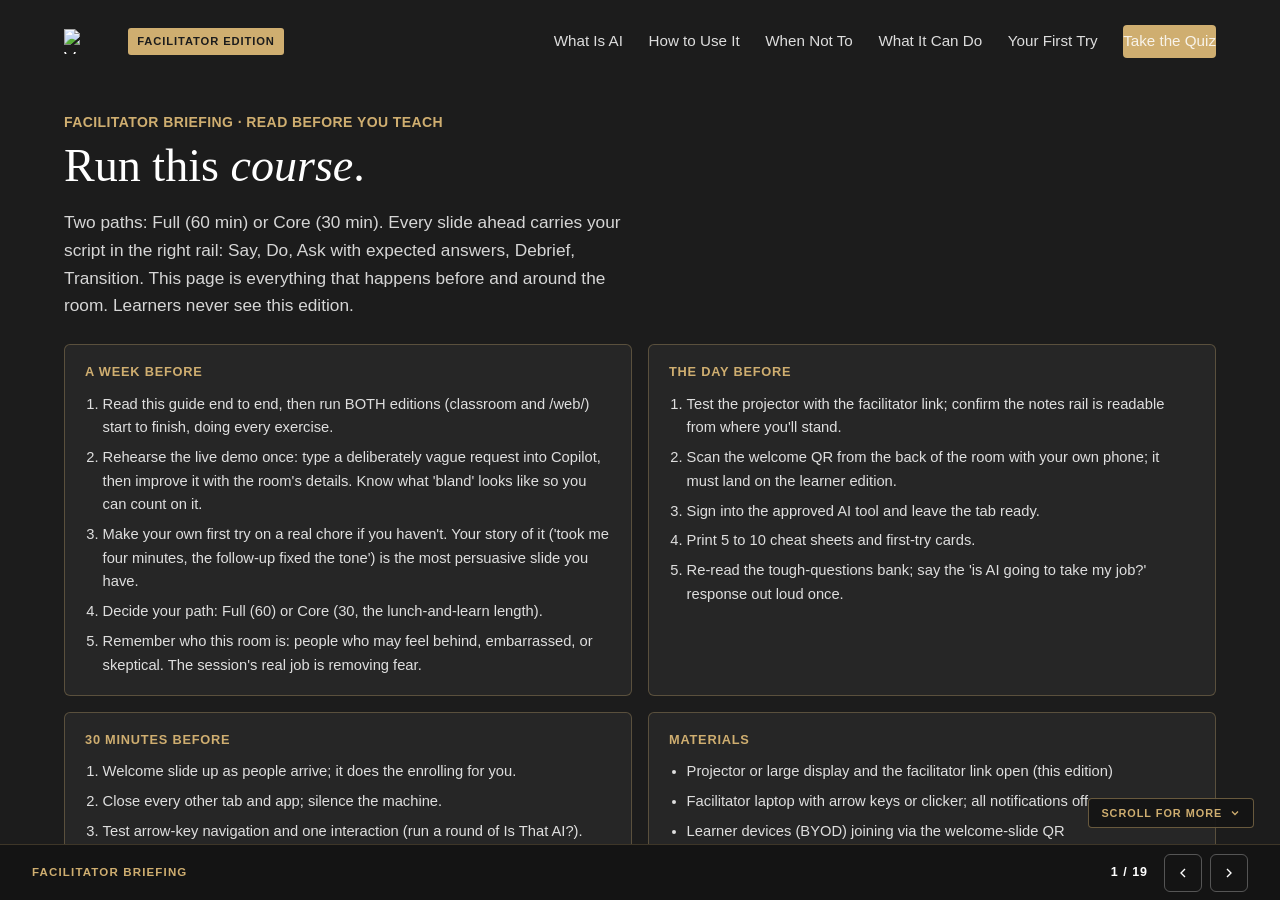
==== commit a47386c6: "Fit-the-screen pass: 18 screens, Working Smarter bottom bar, scroll hint - Every dense section split" ====
--- a/facilitator/index.html
+++ b/facilitator/index.html
@@ -23,7 +23,7 @@
 <link rel="preload" href="../assets/fonts/libre-caslon-display-latin-400-normal.woff2" as="font" type="font/woff2" crossorigin>
 <link rel="preload" href="../assets/fonts/inter-latin-400-normal.woff2" as="font" type="font/woff2" crossorigin>
 
-<link rel="stylesheet" href="../assets/css/styles.css?v=10">
+<link rel="stylesheet" href="../assets/css/styles.css?v=12">
 <style>
   /* skill pills (course-level) */
   .skills { display: flex; flex-wrap: wrap; gap: .5rem; align-items: center; margin-top: 1.5rem; }
@@ -115,13 +115,17 @@
   </nav>
 </header>
 
-<!-- deck dot rail + control bar -->
-<div class="dots" id="dots" role="navigation" aria-label="Slide navigation"></div>
-<div class="deckbar" role="group" aria-label="Presentation controls">
-  <button id="deckPrev" aria-label="Previous slide"><svg viewBox="0 0 24 24" fill="none" stroke="currentColor" stroke-width="2"><polyline points="15 18 9 12 15 6"/></svg></button>
-  <span class="deckbar__count" id="deckCount">1 / 13</span>
-  <button id="deckNext" aria-label="Next slide"><svg viewBox="0 0 24 24" fill="none" stroke="currentColor" stroke-width="2"><polyline points="9 18 15 12 9 6"/></svg></button>
+<!-- bottom navigation bar -->
+<div class="bottombar" role="group" aria-label="Presentation controls">
+  <span class="bottombar__title" id="barTitle">Welcome</span>
+  <div class="dots" id="dots" role="navigation" aria-label="Slide navigation"></div>
+  <div class="bottombar__ctrl">
+    <span class="bottombar__count" id="deckCount">1 / 18</span>
+    <button id="deckPrev" aria-label="Previous slide"><svg viewBox="0 0 24 24" fill="none" stroke="currentColor" stroke-width="2"><polyline points="15 18 9 12 15 6"/></svg></button>
+    <button id="deckNext" aria-label="Next slide"><svg viewBox="0 0 24 24" fill="none" stroke="currentColor" stroke-width="2"><polyline points="9 18 15 12 9 6"/></svg></button>
+  </div>
 </div>
+<button class="scrollhint" id="scrollHint" type="button" aria-label="Scroll for more on this screen">Scroll for more <svg viewBox="0 0 24 24" fill="none" stroke="currentColor" stroke-width="2.5" width="12" height="12" aria-hidden="true"><polyline points="6 9 12 15 18 9"/></svg></button>
 
 <main class="deck" id="top">
 
@@ -219,8 +223,46 @@
     <div class="wrap">
       <p class="eyebrow" data-reveal>Idea 01 · What is AI?</p>
       <h2 class="h2" data-reveal>One sentence, <em>no jargon</em>.</h2>
-      <p class="lead" data-reveal>AI is a computer program that learned from millions of examples. Because it learned instead of following fixed rules, it can predict, suggest, and write things that fit your situation. It isn't a robot or magic, and it isn't always right either. Think of it as a very well-read assistant: fast, tireless, eager to help, and occasionally wrong in a confident voice.</p>
-
+      <p class="lead" data-reveal>AI is a computer program that learned from millions of examples. Because it learned instead of following fixed rules, it can predict, suggest, and write things that fit your situation. It isn't a robot or magic, and it isn't always right either.</p>
+
+
+
+      <div class="yt" data-reveal data-embed="https://www.youtube-nocookie.com/embed/Ok-xpKjKp2g" data-yttitle="How AI works, a plain-language introduction">
+        <button class="yt__load" type="button">
+          <span class="yt__play" aria-hidden="true">▶</span>
+          <span class="yt__title">Watch: How AI Works (2 min, plain language)</span>
+          <span class="yt__src">Code.org · Loads YouTube on click</span>
+        </button>
+        <p class="yt__alt">Prefer a new tab? <a href="https://www.youtube.com/watch?v=Ok-xpKjKp2g" target="_blank" rel="noopener">Open on YouTube</a>.</p>
+        <p class="why" style="margin:.35rem 0 0"><b>Why this video:</b> the friendliest short explanation on the internet, made for total beginners. No technical background needed.</p>
+      </div>
+
+      <details class="deeper" data-reveal>
+        <summary><svg class="chev" viewBox="0 0 24 24" fill="none" stroke="currentColor" stroke-width="2.5" aria-hidden="true"><polyline points="9 18 15 12 9 6"/></svg> Go deeper</summary>
+        <div class="deeper__body">
+          <div><h4>In practice</h4><p>Think of AI as a very well-read assistant: fast, tireless, eager to help, and occasionally wrong in a confident voice. The distinction worth keeping: a regular program follows rules a person wrote, which is why a calculator never surprises you. AI learned patterns from examples, which is why your phone's word suggestions surprise you daily. The chat tools everyone is talking about, like Microsoft Copilot or ChatGPT, are that same word-suggestion idea trained on so much text that it can draft emails, summarize documents, and explain almost anything. Once you see that, most of the mystery is gone.</p></div>
+          <div class="deeper__ask" data-classroom><h4><span class="mode">As a group</span> · 3 min</h4>
+          <p class="why"><b>Why this matters:</b> hearing the room name AI they already use dissolves the intimidation faster than any definition.</p>
+          <ol class="steps">
+            <li>Shout-out round: name one thing on your phone that guessed something about you this week.</li>
+            <li>Facilitator lists them, then points at the list: "You aren't AI beginners. You're experienced users who never got the name tag."</li>
+          </ol></div>
+          <div class="deeper__ask"><h4><span class="mode">On your own</span> · 2 min</h4>
+          <p class="why"><b>Why this matters:</b> spotting AI in your own day makes the definition stick.</p>
+          <ol class="steps">
+            <li>Look at your phone. Find two things on it that learned from examples: word suggestions, photo face-grouping, map routes, music picks.</li>
+            <li>Say the sentence once: "AI is a program that learned from examples." That's the whole foundation.</li>
+          </ol></div>
+        </div>
+      </details>
+    </div>
+    <aside class="facnote" aria-label="Facilitator notes"><div class="facnote__head"><span>Facilitator</span><span>Full 3 min · Core 1</span></div><p class="facnote__purpose">Land the one-sentence definition (a program that learned from examples) and dissolve intimidation by proving everyone already uses AI daily.</p><div class="facnote__blk"><span class="facnote__tag t-say">Say</span><p class="facnote__script">&ldquo;Here's the whole definition, one sentence: AI is a computer program that learned from millions of examples, so instead of following fixed rules, it can predict, suggest, and write things that fit your situation. That's it. It's not a robot. It's not magic. And it's not always right, think of it as a very well-read assistant: fast, tireless, eager to help, and occasionally confidently wrong. Now the fun part: you've been using AI for years. Let's prove it.&rdquo;</p></div><div class="facnote__blk"><span class="facnote__tag t-do">Do</span><ol class="facnote__steps"><li>Deliver the one-sentence definition slowly, twice: a program that learned from millions of examples.</li><li>Land the three nots: not a robot, not magic, not always right.</li><li>Run the group shout-out from Go deeper: name one thing on your phone that guessed something about you this week.</li><li>Land the reframe: you aren't AI beginners; you're experienced users who never got the name tag.</li></ol></div><div class="facnote__blk"><span class="facnote__tag t-ask">Ask</span><p class="facnote__script">&ldquo;Name one thing on your phone that guessed something about you this week.&rdquo;</p><p class="facnote__mini">Expect:</p><ul class="facnote__steps"><li>Word suggestions while texting</li><li>Maps rerouting, music and show recommendations</li><li>Photos grouping faces, spam filtering</li></ul><p class="facnote__mini">Respond: List them fast, then point at the list: 'Every one of those learned from examples. You aren't AI beginners: you're experienced users who never got the name tag. Today we just make it deliberate.'</p></div><div class="facnote__blk"><span class="facnote__tag t-deb">Debrief</span><p class="facnote__mini">A program that learned from examples: capable because it learned, fallible because it guesses. Both halves matter all session.</p></div><p class="facnote__meta"><b>Validate:</b> 4+ of 5 on the trainer for most of the room; the shout-out round produces at least four examples.</p><p class="facnote__meta"><b>Watch for:</b> Jargon creeping into YOUR mouth ('model,' 'training data,' 'LLM'). The discipline of this session is saying 'it learned from examples' every single time.</p><div class="facnote__blk"><span class="facnote__tag t-tra">Transition</span><p class="facnote__script">&ldquo;Now prove to yourselves you've been using it for years. Next screen: the game.&rdquo;</p></div><p class="facnote__meta facnote__core"><b>60-min core:</b> Core: definition + three nots, trainer as a fast room vote, shout-out becomes one example from you.</p></aside>
+  </section>
+
+  <section class="slide on-light slide--play" id="s-what-play" data-title="Idea 01 · Play">
+    <div class="wrap">
+      <p class="eyebrow" data-reveal>Idea 01 · Play</p>
+      <h2 class="h3" data-reveal style="font-family:var(--font-serif);font-weight:400;font-size:clamp(1.5rem,2.8vw,2.1rem);margin-bottom:1rem">Is that AI? Call all five.</h2>
       <div class="quiz" id="isAI" data-reveal style="margin-top:2.5rem">
         <p class="eyebrow" style="margin-bottom:.5rem">Play · Is that AI?</p>
         <p class="why" style="margin-top:0"><b>Why this matters:</b> the fastest way to make AI feel less mysterious is to notice you've already been using it for years. Here are five everyday things. Call each one.</p>
@@ -233,37 +275,8 @@
         </div>
         <div id="iaResult" hidden aria-live="polite"></div>
       </div>
-
-      <div class="yt" data-reveal data-embed="https://www.youtube-nocookie.com/embed/Ok-xpKjKp2g" data-yttitle="How AI works, a plain-language introduction">
-        <button class="yt__load" type="button">
-          <span class="yt__play" aria-hidden="true">▶</span>
-          <span class="yt__title">Watch: How AI Works (2 min, plain language)</span>
-          <span class="yt__src">Code.org · Loads YouTube on click</span>
-        </button>
-        <p class="yt__alt">Prefer a new tab? <a href="https://www.youtube.com/watch?v=Ok-xpKjKp2g" target="_blank" rel="noopener">Open on YouTube</a>.</p>
-        <p class="why" style="margin:.35rem 0 0"><b>Why this video:</b> the friendliest short explanation on the internet, made for total beginners. No technical background needed.</p>
-      </div>
-
-      <details class="deeper" data-reveal>
-        <summary><svg class="chev" viewBox="0 0 24 24" fill="none" stroke="currentColor" stroke-width="2.5" aria-hidden="true"><polyline points="9 18 15 12 9 6"/></svg> Go deeper</summary>
-        <div class="deeper__body">
-          <div><h4>In practice</h4><p>The one distinction worth keeping: a regular program follows rules a person wrote, which is why a calculator never surprises you. AI learned patterns from examples, which is why your phone's word suggestions surprise you daily. The chat tools everyone is talking about, like Microsoft Copilot or ChatGPT, are that same word-suggestion idea trained on so much text that it can draft emails, summarize documents, and explain almost anything. Once you see that, most of the mystery is gone.</p></div>
-          <div class="deeper__ask" data-classroom><h4><span class="mode">As a group</span> · 3 min</h4>
-          <p class="why"><b>Why this matters:</b> hearing the room name AI they already use dissolves the intimidation faster than any definition.</p>
-          <ol class="steps">
-            <li>Shout-out round: name one thing on your phone that guessed something about you this week.</li>
-            <li>Facilitator lists them, then points at the list: "You aren't AI beginners. You're experienced users who never got the name tag."</li>
-          </ol></div>
-          <div class="deeper__ask"><h4><span class="mode">On your own</span> · 2 min</h4>
-          <p class="why"><b>Why this matters:</b> spotting AI in your own day makes the definition stick.</p>
-          <ol class="steps">
-            <li>Look at your phone. Find two things on it that learned from examples: word suggestions, photo face-grouping, map routes, music picks.</li>
-            <li>Say the sentence once: "AI is a program that learned from examples." That's the whole foundation.</li>
-          </ol></div>
-        </div>
-      </details>
-    </div>
-    <aside class="facnote" aria-label="Facilitator notes"><div class="facnote__head"><span>Facilitator</span><span>Full 7 min · Core 3</span></div><p class="facnote__purpose">Land the one-sentence definition (a program that learned from examples) and dissolve intimidation by proving everyone already uses AI daily.</p><div class="facnote__blk"><span class="facnote__tag t-say">Say</span><p class="facnote__script">&ldquo;Here's the whole definition, one sentence: AI is a computer program that learned from millions of examples, so instead of following fixed rules, it can predict, suggest, and write things that fit your situation. That's it. It's not a robot. It's not magic. And it's not always right, think of it as a very well-read assistant: fast, tireless, eager to help, and occasionally confidently wrong. Now the fun part: you've been using AI for years. Let's prove it.&rdquo;</p></div><div class="facnote__blk"><span class="facnote__tag t-do">Do</span><ol class="facnote__steps"><li>Deliver the one-sentence definition slowly, twice: a program that learned from millions of examples.</li><li>Land the three nots: not a robot, not magic, not always right.</li><li>Send them to Is That AI?: five everyday things, call each one. The calculator item teaches the key distinction.</li><li>Run the group shout-out from Go deeper: name one thing on your phone that guessed something about you this week.</li><li>Land the reframe: you aren't AI beginners; you're experienced users who never got the name tag.</li></ol></div><div class="facnote__blk"><span class="facnote__tag t-ask">Ask</span><p class="facnote__script">&ldquo;Name one thing on your phone that guessed something about you this week.&rdquo;</p><p class="facnote__mini">Expect:</p><ul class="facnote__steps"><li>Word suggestions while texting</li><li>Maps rerouting, music and show recommendations</li><li>Photos grouping faces, spam filtering</li></ul><p class="facnote__mini">Respond: List them fast, then point at the list: 'Every one of those learned from examples. You aren't AI beginners: you're experienced users who never got the name tag. Today we just make it deliberate.'</p></div><div class="facnote__blk"><span class="facnote__tag t-deb">Debrief</span><p class="facnote__mini">A program that learned from examples: capable because it learned, fallible because it guesses. Both halves matter all session.</p></div><p class="facnote__meta"><b>Validate:</b> 4+ of 5 on the trainer for most of the room; the shout-out round produces at least four examples.</p><p class="facnote__meta"><b>Watch for:</b> Jargon creeping into YOUR mouth ('model,' 'training data,' 'LLM'). The discipline of this session is saying 'it learned from examples' every single time.</p><div class="facnote__blk"><span class="facnote__tag t-tra">Transition</span><p class="facnote__script">&ldquo;One more sentence before the how: the idea that makes the whole hour possible.&rdquo;</p></div><p class="facnote__meta facnote__core"><b>60-min core:</b> Core: definition + three nots, trainer as a fast room vote, shout-out becomes one example from you.</p></aside>
+    </div>
+    <aside class="facnote" aria-label="Facilitator notes"><div class="facnote__head"><span>Facilitator</span><span>Full 4 min · Core 2</span></div><p class="facnote__purpose">One scored rep of the definition: learned-from-examples versus regular program, on five everyday things.</p><div class="facnote__blk"><span class="facnote__tag t-say">Say</span><p class="facnote__script">&ldquo;Five everyday things. For each one: did it learn from examples, or is it following rules a person wrote? Call it.&rdquo;</p></div><div class="facnote__blk"><span class="facnote__tag t-do">Do</span><ol class="facnote__steps"><li>Send them to their devices: five everyday things, call each one.</li><li>Run it as a room vote if devices are down; hands for 'AI' versus 'regular program.'</li><li>The calculator item is the teaching moment: fixed rules never surprise you; learned patterns do.</li></ol></div><p class="facnote__meta"><b>Validate:</b> 4+ of 5 for most of the room.</p><p class="facnote__meta"><b>Watch for:</b> Anyone scoring 2 or less quietly: the debrief line ('learned = AI') usually fixes it on the retry.</p><div class="facnote__blk"><span class="facnote__tag t-tra">Transition</span><p class="facnote__script">&ldquo;So AI is already in your pocket. One more sentence before we learn to drive it.&rdquo;</p></div><p class="facnote__meta facnote__core"><b>60-min core:</b> Core: run it as a fast room vote on the projector.</p></aside>
   </section>
 
   <!-- ============ 4 · MANIFESTO ============ -->
@@ -300,6 +313,36 @@
         </div>
       </div>
 
+
+
+      <details class="deeper" data-reveal>
+        <summary><svg class="chev" viewBox="0 0 24 24" fill="none" stroke="currentColor" stroke-width="2.5" aria-hidden="true"><polyline points="9 18 15 12 9 6"/></svg> Go deeper</summary>
+        <div class="deeper__body">
+          <div><h4>In practice</h4><p>Two habits carry beginners a long way. First, details make the difference: "write an email" gets you something generic; "write a warm, three-sentence email to my six-person team about Thursday's planning lunch" gets you something usable. Second, treat the first answer as a draft, always. AI writes the draft, and you stay the editor. It sounds confident even when it's wrong, so anything important (a date, a number, a name, a fact you'll repeat) gets checked by you before your name goes on it.</p></div>
+          <div class="deeper__ask" data-classroom><h4><span class="mode">As a group</span> · 5 min</h4>
+          <p class="why"><b>Why this matters:</b> watching one request improve live, on the projector, teaches the two-step better than any slide.</p>
+          <ol class="steps">
+            <li>Facilitator opens an approved AI tool on screen and types a deliberately vague request: "write an email about the meeting."</li>
+            <li>The room critiques the bland result, then shouts details to add. Type their exact words as the follow-up.</li>
+            <li>Watch it improve. Name the lesson: same tool, better conversation.</li>
+          </ol></div>
+          <div class="deeper__ask"><h4><span class="mode">On your own</span> · 3 min</h4>
+          <p class="why"><b>Why this matters:</b> one real ask-look-improve loop teaches more than an hour of reading about it.</p>
+          <ol class="steps">
+            <li>Think of one email or note you need to write anyway this week.</li>
+            <li>Jot down the plain-English request you'd type, including two details: who it's for and what it should sound like.</li>
+            <li>Keep it. You'll build the real thing in Idea 05.</li>
+          </ol></div>
+        </div>
+      </details>
+    </div>
+    <aside class="facnote" aria-label="Facilitator notes"><div class="facnote__head"><span>Facilitator</span><span>Full 3 min · Core 2</span></div><p class="facnote__purpose">Install the three-step loop (ask in plain English, look, improve with one follow-up): the single skill that separates people who love AI from people who gave up.</p><div class="facnote__blk"><span class="facnote__tag t-say">Say</span><p class="facnote__script">&ldquo;Why do people use this? Because it takes the chores that eat your day (first drafts, long documents, blank pages) and does them in seconds. And how? You type what you need in ordinary English, like texting a very capable assistant. Full sentences, details welcome, no magic words. Then the part almost nobody tells beginners: when the answer isn't quite right, you don't start over and you don't give up. You just tell it what to fix. 'warmer,' 'shorter,' 'mention the deadline': and it rewrites instantly. Watch this live.&rdquo;</p></div><div class="facnote__blk"><span class="facnote__tag t-do">Do</span><ol class="facnote__steps"><li>Walk the three cards: ask in plain English, look at the draft, improve with one follow-up. Stress: nothing to install, nothing to memorize.</li><li>Run the live demo on the projector: type a deliberately vague request into the approved tool, let the room see the bland result, then type their suggested details as the follow-up and watch it improve.</li><li>Land the two habits from Go deeper: details make the difference, and the first answer is always a draft.</li></ol></div><div class="facnote__blk"><span class="facnote__tag t-ask">Ask</span><p class="facnote__script">&ldquo;During the demo: this answer is bland. What details should I add? Shout them out.&rdquo;</p><p class="facnote__mini">Expect:</p><ul class="facnote__steps"><li>Who it's for, what it's about</li><li>Make it friendly / shorter / add the date</li><li>Someone dictates a full sentence: type it verbatim</li></ul><p class="facnote__mini">Respond: Type their exact words, send, and let the improvement land in silence for a beat. Then: 'Same tool. Better conversation. That's the entire skill, and you all just did it.'</p></div><div class="facnote__blk"><span class="facnote__tag t-deb">Debrief</span><p class="facnote__mini">Ask, look, improve. And the quiet fourth step that keeps you safe: check anything important, because confident and correct are not the same thing.</p></div><p class="facnote__meta"><b>Validate:</b> 4+ of 5 on the trainer; the room visibly reacts to the live demo's before/after.</p><p class="facnote__meta"><b>Watch for:</b> Beginners concluding the vague first answer means the tool is bad. Narrate explicitly: 'Same tool, better conversation: the second message is the skill.'</p><div class="facnote__blk"><span class="facnote__tag t-tra">Transition</span><p class="facnote__script">&ldquo;Your turn. Five moments, five moves: next screen.&rdquo;</p></div><p class="facnote__meta facnote__core"><b>60-min core:</b> Core: three cards fast, demo shrinks to one exchange, trainer as room vote.</p></aside>
+  </section>
+
+  <section class="slide on-dark slide--play" id="s-how-play" data-title="Idea 02 · Play">
+    <div class="wrap">
+      <p class="eyebrow" data-reveal>Idea 02 · Play</p>
+      <h2 class="h3" data-reveal style="font-family:var(--font-serif);font-weight:400;font-size:clamp(1.5rem,2.8vw,2.1rem);margin-bottom:1rem">Pick the next move.</h2>
       <div class="quiz" id="followUp" data-reveal style="margin-top:2.5rem">
         <p class="eyebrow" style="margin-bottom:.5rem">Play · Pick the next move</p>
         <p class="why" style="margin-top:0"><b>Why this matters:</b> the difference between people who love AI and people who gave up after one try is what they did with the SECOND message. Five moments. Pick the move for each.</p>
@@ -312,29 +355,8 @@
         </div>
         <div id="fuResult" hidden aria-live="polite"></div>
       </div>
-
-      <details class="deeper" data-reveal>
-        <summary><svg class="chev" viewBox="0 0 24 24" fill="none" stroke="currentColor" stroke-width="2.5" aria-hidden="true"><polyline points="9 18 15 12 9 6"/></svg> Go deeper</summary>
-        <div class="deeper__body">
-          <div><h4>In practice</h4><p>Two habits carry beginners a long way. First, details make the difference: "write an email" gets you something generic; "write a warm, three-sentence email to my six-person team about Thursday's planning lunch" gets you something usable. Second, treat the first answer as a draft, always. AI writes the draft, and you stay the editor. It sounds confident even when it's wrong, so anything important (a date, a number, a name, a fact you'll repeat) gets checked by you before your name goes on it.</p></div>
-          <div class="deeper__ask" data-classroom><h4><span class="mode">As a group</span> · 5 min</h4>
-          <p class="why"><b>Why this matters:</b> watching one request improve live, on the projector, teaches the two-step better than any slide.</p>
-          <ol class="steps">
-            <li>Facilitator opens an approved AI tool on screen and types a deliberately vague request: "write an email about the meeting."</li>
-            <li>The room critiques the bland result, then shouts details to add. Type their exact words as the follow-up.</li>
-            <li>Watch it improve. Name the lesson: same tool, better conversation.</li>
-          </ol></div>
-          <div class="deeper__ask"><h4><span class="mode">On your own</span> · 3 min</h4>
-          <p class="why"><b>Why this matters:</b> one real ask-look-improve loop teaches more than an hour of reading about it.</p>
-          <ol class="steps">
-            <li>Think of one email or note you need to write anyway this week.</li>
-            <li>Jot down the plain-English request you'd type, including two details: who it's for and what it should sound like.</li>
-            <li>Keep it. You'll build the real thing in Idea 05.</li>
-          </ol></div>
-        </div>
-      </details>
-    </div>
-    <aside class="facnote" aria-label="Facilitator notes"><div class="facnote__head"><span>Facilitator</span><span>Full 7 min · Core 4</span></div><p class="facnote__purpose">Install the three-step loop (ask in plain English, look, improve with one follow-up): the single skill that separates people who love AI from people who gave up.</p><div class="facnote__blk"><span class="facnote__tag t-say">Say</span><p class="facnote__script">&ldquo;Why do people use this? Because it takes the chores that eat your day (first drafts, long documents, blank pages) and does them in seconds. And how? You type what you need in ordinary English, like texting a very capable assistant. Full sentences, details welcome, no magic words. Then the part almost nobody tells beginners: when the answer isn't quite right, you don't start over and you don't give up. You just tell it what to fix. 'warmer,' 'shorter,' 'mention the deadline': and it rewrites instantly. Watch this live.&rdquo;</p></div><div class="facnote__blk"><span class="facnote__tag t-do">Do</span><ol class="facnote__steps"><li>Walk the three cards: ask in plain English, look at the draft, improve with one follow-up. Stress: nothing to install, nothing to memorize.</li><li>Run the live demo on the projector: type a deliberately vague request into the approved tool, let the room see the bland result, then type their suggested details as the follow-up and watch it improve.</li><li>Send them to Pick the Next Move: five moments, choose the move. Item 4 (the wrong date) plants the fact-checking habit early.</li><li>Land the two habits from Go deeper: details make the difference, and the first answer is always a draft.</li></ol></div><div class="facnote__blk"><span class="facnote__tag t-ask">Ask</span><p class="facnote__script">&ldquo;During the demo: this answer is bland. What details should I add? Shout them out.&rdquo;</p><p class="facnote__mini">Expect:</p><ul class="facnote__steps"><li>Who it's for, what it's about</li><li>Make it friendly / shorter / add the date</li><li>Someone dictates a full sentence: type it verbatim</li></ul><p class="facnote__mini">Respond: Type their exact words, send, and let the improvement land in silence for a beat. Then: 'Same tool. Better conversation. That's the entire skill, and you all just did it.'</p></div><div class="facnote__blk"><span class="facnote__tag t-deb">Debrief</span><p class="facnote__mini">Ask, look, improve. And the quiet fourth step that keeps you safe: check anything important, because confident and correct are not the same thing.</p></div><p class="facnote__meta"><b>Validate:</b> 4+ of 5 on the trainer; the room visibly reacts to the live demo's before/after.</p><p class="facnote__meta"><b>Watch for:</b> Beginners concluding the vague first answer means the tool is bad. Narrate explicitly: 'Same tool, better conversation: the second message is the skill.'</p><div class="facnote__blk"><span class="facnote__tag t-tra">Transition</span><p class="facnote__script">&ldquo;Which brings us to the safety rules: there are only three, and they're colors.&rdquo;</p></div><p class="facnote__meta facnote__core"><b>60-min core:</b> Core: three cards fast, demo shrinks to one exchange, trainer as room vote.</p></aside>
+    </div>
+    <aside class="facnote" aria-label="Facilitator notes"><div class="facnote__head"><span>Facilitator</span><span>Full 4 min · Core 2</span></div><p class="facnote__purpose">One scored rep of the ask-look-improve loop, especially the follow-up habit that separates users from quitters.</p><div class="facnote__blk"><span class="facnote__tag t-say">Say</span><p class="facnote__script">&ldquo;Five moments where the first answer wasn't perfect. Pick what a confident user does next. Notice how often the answer is just 'tell it what to fix.'&rdquo;</p></div><div class="facnote__blk"><span class="facnote__tag t-do">Do</span><ol class="facnote__steps"><li>Send them to their devices: five moments, pick the best next move.</li><li>Item 4 (the wrong date) plants the fact-checking habit; name it in the debrief.</li><li>Collect one aha out loud at the end.</li></ol></div><p class="facnote__meta"><b>Validate:</b> 4+ of 5 for most of the room.</p><div class="facnote__blk"><span class="facnote__tag t-tra">Transition</span><p class="facnote__script">&ldquo;You now know how to drive. Time for the rules of the road.&rdquo;</p></div><p class="facnote__meta facnote__core"><b>60-min core:</b> Core: run it as a fast room vote on the projector.</p></aside>
   </section>
 
   <!-- ============ 6 · 03 WHEN & WHEN NOT ============ -->
@@ -362,6 +384,37 @@
         </div>
       </div>
 
+
+
+
+
+      <details class="deeper" data-reveal>
+        <summary><svg class="chev" viewBox="0 0 24 24" fill="none" stroke="currentColor" stroke-width="2.5" aria-hidden="true"><polyline points="9 18 15 12 9 6"/></svg> Go deeper</summary>
+        <div class="deeper__body">
+          <div><h4>In practice</h4><p>Why the caution about facts? AI predicts what a good answer LOOKS like, and sometimes it produces something that looks right but isn't. It might cite a book that doesn't exist, or state a date with total confidence and be a year off. The professionals' habit is simple: use AI freely for drafts and ideas, where being wrong costs nothing, and verify anything you'll repeat, publish, or decide on. Decisions about people (hiring, grading, evaluations) stay with people. AI can inform your thinking, but it doesn't get a vote.</p></div>
+          <div class="deeper__ask" data-classroom><h4><span class="mode">As a group</span> · 4 min</h4>
+          <p class="why"><b>Why this matters:</b> practicing the color call out loud, on the room's own examples, turns the poster into a reflex.</p>
+          <ol class="steps">
+            <li>Popcorn round: each person names one task from their real week they might hand to AI.</li>
+            <li>The room calls the color: green, yellow, or red. Debate the borderline ones; the debate IS the learning.</li>
+            <li>End on the rule: when in doubt, leave the names and details out.</li>
+          </ol></div>
+          <div class="deeper__ask"><h4><span class="mode">On your own</span> · 2 min</h4>
+          <p class="why"><b>Why this matters:</b> the color call only helps if you make it on YOUR tasks.</p>
+          <ol class="steps">
+            <li>Think of three things from your real week you might hand to AI.</li>
+            <li>Call the color on each. When in doubt: leave the names and details out.</li>
+          </ol></div>
+        </div>
+      </details>
+    </div>
+    <aside class="facnote" aria-label="Facilitator notes"><div class="facnote__head"><span>Facilitator</span><span>Full 4 min · Core 2</span></div><p class="facnote__purpose">Install the traffic light as a three-second reflex (green/yellow/red) plus the fact-checking habit: the session's entire safety payload.</p><div class="facnote__blk"><span class="facnote__tag t-say">Say</span><p class="facnote__script">&ldquo;AI is wonderful for drafts, ideas, summaries, and explanations. It is not the place for private information about real people, and it's not a decision-maker. So here's the only safety system you need, and it takes three seconds: before you paste anything, ask: what color is this? Green: public or generic, go ahead. Yellow: internal work content: fine, but only in Vanderbilt-approved tools, like Copilot signed in with your VU account. Never a random free website. Red: private information about real people: names with grades, health details, personnel issues. That never goes in. Describe the situation without the names, or don't use AI for it. Let's practice until it's a reflex.&rdquo;</p></div><div class="facnote__blk"><span class="facnote__tag t-do">Do</span><ol class="facnote__steps"><li>Walk the three cards slowly; this is the most important slide of the hour.</li><li>Make yellow concrete: name the approved tool (Copilot with VU sign-in) and the anti-example (a random free website).</li><li>Make red vivid: names with grades, health, personnel issues. The fix: describe the situation without names, or don't.</li></ol></div><div class="facnote__blk"><span class="facnote__tag t-ask">Ask</span><p class="facnote__script">&ldquo;Popcorn round: name a real task from your week, and the room calls the color.&rdquo;</p><p class="facnote__mini">Expect:</p><ul class="facnote__steps"><li>Easy greens: icebreakers, explanations, generic drafts</li><li>Yellows: internal announcements, meeting notes</li><li>A juicy borderline: 'summarize my performance review notes'</li></ul><p class="facnote__mini">Respond: Let the room rule; only referee. On the borderline one: 'Hear the debate? That hesitation is the skill working. When in doubt: leave the names and details out: or leave it out entirely.'</p></div><div class="facnote__blk"><span class="facnote__tag t-deb">Debrief</span><p class="facnote__mini">Three colors, three seconds, plus one more habit: check any fact that matters, because AI sounds confident even when it's wrong. That's the entire safety course.</p></div><p class="facnote__meta"><b>Validate:</b> 4+ of 5 on the trainer; quick check correct; the popcorn round shows the room calling colors without your help.</p><p class="facnote__meta"><b>Watch for:</b> The borderline debates ARE the learning: let two run for thirty seconds each. And keep the tone empowering, not scary: the light exists so they can use AI confidently, not so they fear it.</p><div class="facnote__blk"><span class="facnote__tag t-tra">Transition</span><p class="facnote__script">&ldquo;Time to drill it. Five situations: call the color.&rdquo;</p></div><p class="facnote__meta facnote__core"><b>60-min core:</b> Core: three cards + trainer stay (this is the safety payload), quick check stays, popcorn round becomes two examples.</p></aside>
+  </section>
+
+  <section class="slide on-cream slide--play" id="s-when-play" data-title="Idea 03 · Play">
+    <div class="wrap">
+      <p class="eyebrow" data-reveal>Idea 03 · Play</p>
+      <h2 class="h3" data-reveal style="font-family:var(--font-serif);font-weight:400;font-size:clamp(1.5rem,2.8vw,2.1rem);margin-bottom:1rem">Green, yellow, or red?</h2>
       <div class="quiz" id="lightJudge" data-reveal style="margin-top:2.5rem">
         <p class="eyebrow" style="margin-bottom:.5rem">Play · Green, yellow, or red?</p>
         <p class="why" style="margin-top:0"><b>Why this matters:</b> this one habit prevents nearly every AI mistake that makes the news. Five real situations. Call the color on each.</p>
@@ -374,47 +427,51 @@
         </div>
         <div id="ljResult" hidden aria-live="polite"></div>
       </div>
-
-      <div class="quiz" data-quiz data-reveal style="margin-top:2.5rem">
-        <p class="quiz__q">Quick check: besides privacy, what's the other big "don't" with AI?</p>
-        <div class="quiz__options">
-          <button class="opt" data-correct="1" data-why="AI sounds equally confident when it's right and when it's wrong. Facts, dates, numbers, and names get checked at the source before you rely on them."><span class="mark">A</span><span>Don't trust important facts without checking them</span></button>
-          <button class="opt" data-correct="0" data-why="Long questions are fine. Detail usually makes answers better, not worse."><span class="mark">B</span><span>Don't ask it long questions</span></button>
-          <button class="opt" data-correct="0" data-why="Daily use is fine and normal. The habit that matters is checking what matters."><span class="mark">C</span><span>Don't use it more than once a day</span></button>
-        </div>
-        <p class="quiz__feedback" aria-live="polite"></p>
+    </div>
+    <aside class="facnote" aria-label="Facilitator notes"><div class="facnote__head"><span>Facilitator</span><span>Full 4 min · Core 3</span></div><p class="facnote__purpose">Drill the traffic light to reflex on five real situations, then lock the fact-checking rule with the quick check.</p><div class="facnote__blk"><span class="facnote__tag t-say">Say</span><p class="facnote__script">&ldquo;Five real situations. Three seconds each: green, yellow, or red? The one you hesitate on is the one worth talking about.&rdquo;</p></div><div class="facnote__blk"><span class="facnote__tag t-do">Do</span><ol class="facnote__steps"><li>Send them to their devices: five situations, call the color.</li><li>The performance-review item is the discussion magnet; let the debate run thirty seconds.</li><li>Run the quick check on the same screen: the other big don't is trusting unchecked facts.</li></ol></div><p class="facnote__meta"><b>Validate:</b> 4+ of 5 and a correct quick check.</p><div class="facnote__blk"><span class="facnote__tag t-tra">Transition</span><p class="facnote__script">&ldquo;Rules down. Now the fun part: what this thing can actually do for you.&rdquo;</p></div><p class="facnote__meta facnote__core"><b>60-min core:</b> Core: keep at nearly full length; this is the safety payload.</p></aside>
+  </section>
+
+  <!-- ============ 7 · 04 WHAT IT CAN DO ============ -->
+  <section class="slide on-dark" id="s-cando" data-count data-title="What it can do">
+    <div class="wrap">
+      <p class="eyebrow" data-reveal>Idea 04 · What It Can Do</p>
+      <h2 class="h2" data-reveal>Five superpowers, <em>zero code</em>.</h2>
+      <p class="lead" data-reveal>You don't need a list of a hundred uses. You need five, and you'll recognize the chores they eat: <b>Draft it</b> (first versions of anything), <b>Summarize it</b> (long thing → short thing), <b>Brainstorm it</b> (ten ideas in ten seconds), <b>Explain it</b> (jargon → plain English), and <b>Rewrite it</b> (same facts, different tone or length).</p>
+
+
+
+      <div class="card" data-reveal style="margin-top:2rem;border-color:rgba(236,183,72,.4)">
+        <span class="tag">What it can't do</span>
+        <p style="margin:.5rem 0 0;color:rgba(255,255,255,.85)">It can't know what happened in your meeting this morning, and it can't take responsibility for what goes out under your name. That part stays yours. AI does the chore, you do the judgment, and that division of labor is the whole arrangement.</p>
       </div>
 
       <details class="deeper" data-reveal>
         <summary><svg class="chev" viewBox="0 0 24 24" fill="none" stroke="currentColor" stroke-width="2.5" aria-hidden="true"><polyline points="9 18 15 12 9 6"/></svg> Go deeper</summary>
         <div class="deeper__body">
-          <div><h4>In practice</h4><p>Why the caution about facts? AI predicts what a good answer LOOKS like, and sometimes it produces something that looks right but isn't. It might cite a book that doesn't exist, or state a date with total confidence and be a year off. The professionals' habit is simple: use AI freely for drafts and ideas, where being wrong costs nothing, and verify anything you'll repeat, publish, or decide on. Decisions about people (hiring, grading, evaluations) stay with people. AI can inform your thinking, but it doesn't get a vote.</p></div>
+          <div><h4>In practice</h4><p>A realistic first month looks like this: week one, you draft two emails and summarize one long document. Week two, you brainstorm names for something and ask it to explain an acronym-filled message. By week four, you reach for it without thinking, the way you reach for search. In a 2024 Federal Reserve Bank of St. Louis survey, workers using these tools reported saving about 5% of their work hours, roughly 2.2 hours in a 40-hour week. The savings start with the first email.</p></div>
           <div class="deeper__ask" data-classroom><h4><span class="mode">As a group</span> · 4 min</h4>
-          <p class="why"><b>Why this matters:</b> practicing the color call out loud, on the room's own examples, turns the poster into a reflex.</p>
-          <ol class="steps">
-            <li>Popcorn round: each person names one task from their real week they might hand to AI.</li>
-            <li>The room calls the color: green, yellow, or red. Debate the borderline ones; the debate IS the learning.</li>
-            <li>End on the rule: when in doubt, leave the names and details out.</li>
+          <p class="why"><b>Why this matters:</b> the room's own chores are more convincing than any example on a slide.</p>
+          <ol class="steps">
+            <li>Pairs: each person names the ONE chore from their week they'd most love to hand off.</li>
+            <li>Partner matches it to a superpower: draft, summarize, brainstorm, explain, or rewrite.</li>
+            <li>Collect five out loud. That list is the room's homework menu.</li>
           </ol></div>
           <div class="deeper__ask"><h4><span class="mode">On your own</span> · 2 min</h4>
-          <p class="why"><b>Why this matters:</b> the color call only helps if you make it on YOUR tasks.</p>
-          <ol class="steps">
-            <li>Think of three things from your real week you might hand to AI.</li>
-            <li>Call the color on each. When in doubt: leave the names and details out.</li>
+          <p class="why"><b>Why this matters:</b> your first try should be a chore you already resent. Pick it now.</p>
+          <ol class="steps">
+            <li>Name the one chore from your week you'd most love to hand off.</li>
+            <li>Match it to its superpower. That's your first try, and the request for it gets built two slides from now.</li>
           </ol></div>
         </div>
       </details>
     </div>
-    <aside class="facnote" aria-label="Facilitator notes"><div class="facnote__head"><span>Facilitator</span><span>Full 8 min · Core 5</span></div><p class="facnote__purpose">Install the traffic light as a three-second reflex (green/yellow/red) plus the fact-checking habit: the session's entire safety payload.</p><div class="facnote__blk"><span class="facnote__tag t-say">Say</span><p class="facnote__script">&ldquo;AI is wonderful for drafts, ideas, summaries, and explanations. It is not the place for private information about real people, and it's not a decision-maker. So here's the only safety system you need, and it takes three seconds: before you paste anything, ask: what color is this? Green: public or generic, go ahead. Yellow: internal work content: fine, but only in Vanderbilt-approved tools, like Copilot signed in with your VU account. Never a random free website. Red: private information about real people: names with grades, health details, personnel issues. That never goes in. Describe the situation without the names, or don't use AI for it. Let's practice until it's a reflex.&rdquo;</p></div><div class="facnote__blk"><span class="facnote__tag t-do">Do</span><ol class="facnote__steps"><li>Walk the three cards slowly; this is the most important slide of the hour.</li><li>Make yellow concrete: name the approved tool (Copilot with VU sign-in) and the anti-example (a random free website).</li><li>Make red vivid: names with grades, health, personnel issues. The fix: describe the situation without names, or don't.</li><li>Send them to Green, Yellow, or Red?: five situations. The performance-review item is the discussion magnet.</li><li>Run the quick check (the other don't: unverified facts), then the popcorn round: real tasks from the room, color called by the room.</li></ol></div><div class="facnote__blk"><span class="facnote__tag t-ask">Ask</span><p class="facnote__script">&ldquo;Popcorn round: name a real task from your week, and the room calls the color.&rdquo;</p><p class="facnote__mini">Expect:</p><ul class="facnote__steps"><li>Easy greens: icebreakers, explanations, generic drafts</li><li>Yellows: internal announcements, meeting notes</li><li>A juicy borderline: 'summarize my performance review notes'</li></ul><p class="facnote__mini">Respond: Let the room rule; only referee. On the borderline one: 'Hear the debate? That hesitation is the skill working. When in doubt: leave the names and details out: or leave it out entirely.'</p></div><div class="facnote__blk"><span class="facnote__tag t-deb">Debrief</span><p class="facnote__mini">Three colors, three seconds, plus one more habit: check any fact that matters, because AI sounds confident even when it's wrong. That's the entire safety course.</p></div><p class="facnote__meta"><b>Validate:</b> 4+ of 5 on the trainer; quick check correct; the popcorn round shows the room calling colors without your help.</p><p class="facnote__meta"><b>Watch for:</b> The borderline debates ARE the learning: let two run for thirty seconds each. And keep the tone empowering, not scary: the light exists so they can use AI confidently, not so they fear it.</p><div class="facnote__blk"><span class="facnote__tag t-tra">Transition</span><p class="facnote__script">&ldquo;Now the fun part: what this thing can actually take off your plate.&rdquo;</p></div><p class="facnote__meta facnote__core"><b>60-min core:</b> Core: three cards + trainer stay (this is the safety payload), quick check stays, popcorn round becomes two examples.</p></aside>
-  </section>
-
-  <!-- ============ 7 · 04 WHAT IT CAN DO ============ -->
-  <section class="slide on-dark" id="s-cando" data-count data-title="What it can do">
-    <div class="wrap">
-      <p class="eyebrow" data-reveal>Idea 04 · What It Can Do</p>
-      <h2 class="h2" data-reveal>Five superpowers, <em>zero code</em>.</h2>
-      <p class="lead" data-reveal>You don't need a list of a hundred uses. You need five, and you'll recognize the chores they eat: <b>Draft it</b> (first versions of anything), <b>Summarize it</b> (long thing → short thing), <b>Brainstorm it</b> (ten ideas in ten seconds), <b>Explain it</b> (jargon → plain English), and <b>Rewrite it</b> (same facts, different tone or length).</p>
-
+    <aside class="facnote" aria-label="Facilitator notes"><div class="facnote__head"><span>Facilitator</span><span>Full 3 min · Core 1</span></div><p class="facnote__purpose">Install the five superpowers (draft, summarize, brainstorm, explain, rewrite) and get every learner to pick the chore for their first try.</p><div class="facnote__blk"><span class="facnote__tag t-say">Say</span><p class="facnote__script">&ldquo;You don't need a list of a hundred AI uses. You need five, and you already recognize the chores they eat. Draft it: the email you've been putting off. Summarize it: the fourteen-page PDF and the four minutes you have. Brainstorm it: ten name ideas in ten seconds, you keep the two good ones. Explain it: the jargon-filled IT instructions, translated to human. Rewrite it: same facts, friendlier voice, half the length. And the honest card: it can't know what happened in your meeting, can't be trusted blind on facts, and can't take responsibility. It does the chore. You do the judgment.&rdquo;</p></div><div class="facnote__blk"><span class="facnote__tag t-do">Do</span><ol class="facnote__steps"><li>Name the five superpowers with one everyday example each; keep the language chore-shaped, not tech-shaped.</li><li>Read the 'what it can't do' card out loud. That honesty earns trust: no knowledge of your morning, no blind trust on facts, no responsibility.</li><li>Run the pair round from Go deeper: the ONE chore you'd most love to hand off, matched to its power.</li><li>Tell them to hold onto that chore: the next slide builds the request for it.</li></ol></div><div class="facnote__blk"><span class="facnote__tag t-ask">Ask</span><p class="facnote__script">&ldquo;The one chore from your week you'd most love to hand off: what is it, and which superpower eats it?&rdquo;</p><p class="facnote__mini">Expect:</p><ul class="facnote__steps"><li>Status emails and updates → Draft it</li><li>Long documents and policies → Summarize it</li><li>Naming things, meeting ideas → Brainstorm it</li></ul><p class="facnote__mini">Respond: Collect a handful and match them out loud, fast and affirming. Then: 'Hold onto yours. In two minutes you're building the exact request for it.'</p></div><div class="facnote__blk"><span class="facnote__tag t-deb">Debrief</span><p class="facnote__mini">Five superpowers, one honest boundary: AI does the chore, you do the judgment. And everyone in this room just picked their first chore.</p></div><p class="facnote__meta"><b>Validate:</b> 4+ of 5 on the trainer; every learner has named their chore (it feeds the first-try builder).</p><p class="facnote__meta"><b>Watch for:</b> Vague chores ('emails, I guess'). Push gently for THE one: the monthly update they dread, the policy doc they never read. Specific chores make real first tries.</p><div class="facnote__blk"><span class="facnote__tag t-tra">Transition</span><p class="facnote__script">&ldquo;Your turn to match. Five chores: next screen.&rdquo;</p></div><p class="facnote__meta facnote__core"><b>60-min core:</b> Core: five powers in one breath each, trainer as room vote, pair round becomes a ten-second silent pick.</p></aside>
+  </section>
+
+  <section class="slide on-dark slide--play" id="s-cando-play" data-title="Idea 04 · Play">
+    <div class="wrap">
+      <p class="eyebrow" data-reveal>Idea 04 · Play</p>
+      <h2 class="h3" data-reveal style="font-family:var(--font-serif);font-weight:400;font-size:clamp(1.5rem,2.8vw,2.1rem);margin-bottom:1rem">Match the chore to the superpower.</h2>
       <div class="quiz" id="superPower" data-reveal style="margin-top:2.5rem">
         <p class="eyebrow" style="margin-bottom:.5rem">Play · Match the superpower</p>
         <p class="why" style="margin-top:0"><b>Why this matters:</b> once you can match the chore to the superpower, you'll start seeing AI-shaped chores everywhere. Five real situations. Pick the power for each.</p>
@@ -427,33 +484,8 @@
         </div>
         <div id="spResult" hidden aria-live="polite"></div>
       </div>
-
-      <div class="card" data-reveal style="margin-top:2rem;border-color:rgba(236,183,72,.4)">
-        <span class="tag">What it can't do</span>
-        <p style="margin:.5rem 0 0;color:rgba(255,255,255,.85)">It can't know what happened in your meeting this morning, and it can't take responsibility for what goes out under your name. That part stays yours. AI does the chore, you do the judgment, and that division of labor is the whole arrangement.</p>
-      </div>
-
-      <details class="deeper" data-reveal>
-        <summary><svg class="chev" viewBox="0 0 24 24" fill="none" stroke="currentColor" stroke-width="2.5" aria-hidden="true"><polyline points="9 18 15 12 9 6"/></svg> Go deeper</summary>
-        <div class="deeper__body">
-          <div><h4>In practice</h4><p>A realistic first month looks like this: week one, you draft two emails and summarize one long document. Week two, you brainstorm names for something and ask it to explain an acronym-filled message. By week four, you reach for it without thinking, the way you reach for search. In a 2024 Federal Reserve Bank of St. Louis survey, workers using these tools reported saving about 5% of their work hours, roughly 2.2 hours in a 40-hour week. The savings start with the first email.</p></div>
-          <div class="deeper__ask" data-classroom><h4><span class="mode">As a group</span> · 4 min</h4>
-          <p class="why"><b>Why this matters:</b> the room's own chores are more convincing than any example on a slide.</p>
-          <ol class="steps">
-            <li>Pairs: each person names the ONE chore from their week they'd most love to hand off.</li>
-            <li>Partner matches it to a superpower: draft, summarize, brainstorm, explain, or rewrite.</li>
-            <li>Collect five out loud. That list is the room's homework menu.</li>
-          </ol></div>
-          <div class="deeper__ask"><h4><span class="mode">On your own</span> · 2 min</h4>
-          <p class="why"><b>Why this matters:</b> your first try should be a chore you already resent. Pick it now.</p>
-          <ol class="steps">
-            <li>Name the one chore from your week you'd most love to hand off.</li>
-            <li>Match it to its superpower. That's your first try, and the request for it gets built two slides from now.</li>
-          </ol></div>
-        </div>
-      </details>
-    </div>
-    <aside class="facnote" aria-label="Facilitator notes"><div class="facnote__head"><span>Facilitator</span><span>Full 7 min · Core 3</span></div><p class="facnote__purpose">Install the five superpowers (draft, summarize, brainstorm, explain, rewrite) and get every learner to pick the chore for their first try.</p><div class="facnote__blk"><span class="facnote__tag t-say">Say</span><p class="facnote__script">&ldquo;You don't need a list of a hundred AI uses. You need five, and you already recognize the chores they eat. Draft it: the email you've been putting off. Summarize it: the fourteen-page PDF and the four minutes you have. Brainstorm it: ten name ideas in ten seconds, you keep the two good ones. Explain it: the jargon-filled IT instructions, translated to human. Rewrite it: same facts, friendlier voice, half the length. And the honest card: it can't know what happened in your meeting, can't be trusted blind on facts, and can't take responsibility. It does the chore. You do the judgment.&rdquo;</p></div><div class="facnote__blk"><span class="facnote__tag t-do">Do</span><ol class="facnote__steps"><li>Name the five superpowers with one everyday example each; keep the language chore-shaped, not tech-shaped.</li><li>Send them to Match the Superpower: five situations, pick the power.</li><li>Read the 'what it can't do' card out loud. That honesty earns trust: no knowledge of your morning, no blind trust on facts, no responsibility.</li><li>Run the pair round from Go deeper: the ONE chore you'd most love to hand off, matched to its power.</li><li>Tell them to hold onto that chore: the next slide builds the request for it.</li></ol></div><div class="facnote__blk"><span class="facnote__tag t-ask">Ask</span><p class="facnote__script">&ldquo;The one chore from your week you'd most love to hand off: what is it, and which superpower eats it?&rdquo;</p><p class="facnote__mini">Expect:</p><ul class="facnote__steps"><li>Status emails and updates → Draft it</li><li>Long documents and policies → Summarize it</li><li>Naming things, meeting ideas → Brainstorm it</li></ul><p class="facnote__mini">Respond: Collect a handful and match them out loud, fast and affirming. Then: 'Hold onto yours. In two minutes you're building the exact request for it.'</p></div><div class="facnote__blk"><span class="facnote__tag t-deb">Debrief</span><p class="facnote__mini">Five superpowers, one honest boundary: AI does the chore, you do the judgment. And everyone in this room just picked their first chore.</p></div><p class="facnote__meta"><b>Validate:</b> 4+ of 5 on the trainer; every learner has named their chore (it feeds the first-try builder).</p><p class="facnote__meta"><b>Watch for:</b> Vague chores ('emails, I guess'). Push gently for THE one: the monthly update they dread, the policy doc they never read. Specific chores make real first tries.</p><div class="facnote__blk"><span class="facnote__tag t-tra">Transition</span><p class="facnote__script">&ldquo;Time to build. This is the slide you leave with.&rdquo;</p></div><p class="facnote__meta facnote__core"><b>60-min core:</b> Core: five powers in one breath each, trainer as room vote, pair round becomes a ten-second silent pick.</p></aside>
+    </div>
+    <aside class="facnote" aria-label="Facilitator notes"><div class="facnote__head"><span>Facilitator</span><span>Full 4 min · Core 2</span></div><p class="facnote__purpose">One scored rep matching real chores to the five superpowers, priming each learner's own first-try chore.</p><div class="facnote__blk"><span class="facnote__tag t-say">Say</span><p class="facnote__script">&ldquo;Five chores you'll recognize. Match each to its superpower, and while you play, keep asking: which chore of mine is next?&rdquo;</p></div><div class="facnote__blk"><span class="facnote__tag t-do">Do</span><ol class="facnote__steps"><li>Send them to their devices: five chores, pick the power.</li><li>As they finish, ask them to silently pick THEIR chore for the first try.</li><li>Collect two or three chores out loud with their matched power.</li></ol></div><p class="facnote__meta"><b>Validate:</b> 4+ of 5; every learner has a chore in mind.</p><div class="facnote__blk"><span class="facnote__tag t-tra">Transition</span><p class="facnote__script">&ldquo;Hold that chore. First, sixty seconds on why this is bigger than saved time.&rdquo;</p></div><p class="facnote__meta facnote__core"><b>60-min core:</b> Core: run it as a fast room vote on the projector.</p></aside>
   </section>
 
   <!-- ============ 8 · THE IMPACT ============ -->
@@ -461,32 +493,63 @@
     <div class="wrap">
       <p class="eyebrow" data-reveal>The bigger picture · Why this is worth learning</p>
       <h2 class="h2" data-reveal>This is already changing <em>real lives</em>.</h2>
-      <p class="lead" data-reveal>The time savings are real. In a <a href="https://www.stlouisfed.org/on-the-economy/2025/feb/impact-generative-ai-work-productivity" target="_blank" rel="noopener">2024 Federal Reserve Bank of St. Louis survey</a>, workers who use these tools reported saving about 2.2 hours in a 40-hour week. But the numbers aren't the best part. The same technology behind your first email draft is quietly doing some remarkable good in the world.</p>
+      <p class="lead" data-reveal>Workers who use these tools save about 2.2 hours a week, per a <a href="https://www.stlouisfed.org/on-the-economy/2025/feb/impact-generative-ai-work-productivity" target="_blank" rel="noopener">2024 Federal Reserve survey</a>. And the same technology behind your first email draft is doing some remarkable good in the world.</p>
 
       <div class="grid grid-3" style="margin-top:2.5rem;grid-template-columns:repeat(auto-fit,minmax(240px,1fr))">
         <div class="card" data-reveal>
           <span class="tag">Health</span>
           <h3>Finding cancer earlier</h3>
-          <p class="muted">In a Swedish trial of over 105,000 women, published in <a href="https://www.thelancet.com/journals/landig/article/PIIS2589-7500(24)00267-X/fulltext" target="_blank" rel="noopener">The Lancet Digital Health</a>, AI-supported mammography screening found 29% more cancers and cut radiologists' screen-reading workload by 44%. Doctors still make every call; the AI helps them look.</p>
+          <p class="muted">In a Swedish trial of 105,000 women (<a href="https://www.thelancet.com/journals/landig/article/PIIS2589-7500(24)00267-X/fulltext" target="_blank" rel="noopener">The Lancet Digital Health</a>), AI-supported screening found 29% more cancers and cut scan-reading workload 44%. Doctors made every call.</p>
         </div>
         <div class="card" data-reveal>
           <span class="tag">Accessibility</span>
           <h3>Describing the world for blind users</h3>
-          <p class="muted"><a href="https://www.bemyeyes.com/news/introducing-be-my-ai-formerly-virtual-volunteer-for-people-who-are-blind-or-have-low-vision-powered-by-openais-gpt-4/" target="_blank" rel="noopener">Be My Eyes</a> lets a blind person photograph anything (a menu, a medicine label, the fridge) and hear a detailed description in seconds. The demo below is worth two minutes of anyone's day.</p>
+          <p class="muted"><a href="https://www.bemyeyes.com/news/introducing-be-my-ai-formerly-virtual-volunteer-for-people-who-are-blind-or-have-low-vision-powered-by-openais-gpt-4/" target="_blank" rel="noopener">Be My Eyes</a> lets a blind person photograph anything (a menu, a label, the fridge) and hear what it says in seconds. The demo is on the next screen.</p>
         </div>
         <div class="card" data-reveal>
           <span class="tag">Voice</span>
           <h3>Giving voices back</h3>
-          <p class="muted">People losing their speech to ALS can now bank recordings of their own voice, and AI rebuilds it so they keep speaking as themselves. <a href="https://bridgingvoice.org/news/elevenlabs-bridging-voice-partnership/" target="_blank" rel="noopener">Bridging Voice and ElevenLabs</a> provide this free to ALS patients.</p>
+          <p class="muted">People losing speech to ALS bank recordings, and AI rebuilds their voice so they keep speaking as themselves. Free through <a href="https://bridgingvoice.org/news/elevenlabs-bridging-voice-partnership/" target="_blank" rel="noopener">Bridging Voice and ElevenLabs</a>.</p>
         </div>
         <div class="card" data-reveal>
           <span class="tag">Communication</span>
           <h3>A drafting partner for autistic adults</h3>
-          <p class="muted">Researchers <a href="https://arxiv.org/html/2601.17946v1" target="_blank" rel="noopener">studying autistic professionals</a> found many use AI chat tools to draft messages, soften tone, and decode workplace phrasing. In one participant's words, "I use ChatGPT to humanize my words."</p>
-        </div>
-      </div>
-
-      <div class="yt" data-reveal data-embed="https://www.youtube-nocookie.com/embed/DaKb2L8Xqkw" data-yttitle="Be My Eyes: AI describing the world for blind users">
+          <p class="muted">Researchers <a href="https://arxiv.org/html/2601.17946v1" target="_blank" rel="noopener">studying autistic professionals</a> found many use AI to draft messages and decode workplace phrasing. One participant: "I use ChatGPT to humanize my words."</p>
+        </div>
+      </div>
+
+
+
+
+
+      <details class="deeper" data-reveal>
+        <summary><svg class="chev" viewBox="0 0 24 24" fill="none" stroke="currentColor" stroke-width="2.5" aria-hidden="true"><polyline points="9 18 15 12 9 6"/></svg> Go deeper</summary>
+        <div class="deeper__body">
+          <div><h4>In practice</h4><p>Notice the pattern in every one of these stories. The AI never works alone: doctors read the scans, blind users decide what to photograph and what to trust, ALS patients choose their words, autistic professionals edit every draft before sending. The technology does a chore that used to be a barrier, and a person stays in charge. That's the same arrangement you're learning today, just with higher stakes. Sources, if you want to read further: <a href="https://www.thelancet.com/journals/landig/article/PIIS2589-7500(24)00267-X/fulltext" target="_blank" rel="noopener">the MASAI trial in The Lancet Digital Health</a>, <a href="https://www.stlouisfed.org/on-the-economy/2025/feb/impact-generative-ai-work-productivity" target="_blank" rel="noopener">the St. Louis Fed productivity survey</a>, <a href="https://www.bemyeyes.com/" target="_blank" rel="noopener">Be My Eyes</a>, and <a href="https://bridgingvoice.org/" target="_blank" rel="noopener">Bridging Voice</a>.</p></div>
+          <div class="deeper__ask" data-classroom><h4><span class="mode">As a group</span> · 3 min</h4>
+          <p class="why"><b>Why this matters:</b> connecting AI to something the room cares about beats any statistic.</p>
+          <ol class="steps">
+            <li>Play the Be My Eyes video for the room.</li>
+            <li>One question, popcorn style: which of these four stories surprised you most, and why?</li>
+            <li>Land the pattern: in every story, the AI does the chore and a person stays in charge. Same deal you're getting today.</li>
+          </ol></div>
+          <div class="deeper__ask"><h4><span class="mode">On your own</span> · 2 min</h4>
+          <p class="why"><b>Why this matters:</b> a reason to learn that's bigger than saved minutes tends to stick.</p>
+          <ol class="steps">
+            <li>Watch the Be My Eyes video above.</li>
+            <li>Ask yourself which of the four stories you'd tell a skeptical friend, then remember it. It's a better answer to "why bother with AI?" than any statistic.</li>
+          </ol></div>
+        </div>
+      </details>
+    </div>
+    <aside class="facnote" aria-label="Facilitator notes"><div class="facnote__head"><span>Facilitator</span><span>Full 3 min · Core 1</span></div><p class="facnote__purpose">Give the room a reason to care that's bigger than saved minutes: cited, true stories of AI helping in health, accessibility, voice, and communication, all sharing the pattern the course teaches (AI does the chore, a person stays in charge).</p><div class="facnote__blk"><span class="facnote__tag t-say">Say</span><p class="facnote__script">&ldquo;Before your first try, here's why this is worth ten minutes of learning. The time savings are real and measured: Federal Reserve researchers found workers who use these tools save about two hours a week. But the numbers aren't the good part. In Sweden, doctors screened over a hundred thousand women for breast cancer with AI helping them read the scans. They found 29 percent more cancers, and the radiologists got 44 percent of their reading time back to spend where it mattered. That's published in The Lancet. A blind person can now photograph a menu or a medicine label and hear exactly what it says, free, through an app called Be My Eyes. People losing their voices to ALS are banking recordings so AI can rebuild their voice, and they keep speaking as themselves. And autistic professionals tell researchers they use these same chat tools to draft messages and decode workplace phrasing. One participant put it in words I can't beat: 'I use ChatGPT to humanize my words.' Notice what every story has in common: the AI does the chore, and a person stays in charge. The doctors made every diagnosis. That is exactly the arrangement you're learning today.&rdquo;</p></div><div class="facnote__blk"><span class="facnote__tag t-do">Do</span><ol class="facnote__steps"><li>Name the efficiency number first, with its source: a 2024 Federal Reserve Bank of St. Louis survey found workers who use these tools save about 2.2 hours in a 40-hour week.</li><li>Walk the four story cards in one or two sentences each. Every card carries its source link; say the sources out loud (The Lancet, Be My Eyes, Bridging Voice, a peer-reviewed study of autistic professionals) because citations build trust with skeptics.</li><li>Run the popcorn question: which story surprised you most?</li><li>Land the pattern explicitly: in every story the AI does a chore and a person stays in charge. Doctors read the scans, patients choose their words. Same arrangement they're learning today.</li></ol></div><div class="facnote__blk"><span class="facnote__tag t-ask">Ask</span><p class="facnote__script">&ldquo;Which of those four stories surprised you most, and why?&rdquo;</p><p class="facnote__mini">Expect:</p><ul class="facnote__steps"><li>The cancer numbers, usually with 'I had no idea it was already real'</li><li>The voice banking story, often from someone touched by ALS</li><li>The autism quote, because it reframes who these tools are for</li></ul><p class="facnote__mini">Respond: Take two or three, no commentary needed. Close with: 'Whichever one stuck with you, keep it. It's a better answer to "why bother with AI?" than any statistic, including the Fed's.'</p></div><div class="facnote__blk"><span class="facnote__tag t-deb">Debrief</span><p class="facnote__mini">Two hours a week back for you, and for some people, a voice, a diagnosis, or a menu read aloud. The pattern is always the same: AI does the chore, a person stays in charge.</p></div><p class="facnote__meta"><b>Validate:</b> Quick check correct; two or three voices in the popcorn round. Watch the room's posture change during the video; that shift is this slide's real output.</p><p class="facnote__meta"><b>Watch for:</b> A grief response: someone in the room may have lost a person to cancer or ALS. Keep the tone warm and factual, never triumphant. And don't oversell: these are assist stories, not cure stories, and saying so keeps your credibility.</p><div class="facnote__blk"><span class="facnote__tag t-tra">Transition</span><p class="facnote__script">&ldquo;Now watch it happen. Two minutes, next screen.&rdquo;</p></div><p class="facnote__meta facnote__core"><b>60-min core:</b> Core: the Fed number, the four cards in one breath each, and the pattern line. Assign the Be My Eyes video as the week's watch if time is tight, but it's only two minutes; keep it if you possibly can.</p></aside>
+  </section>
+
+  <section class="slide on-cream slide--play" id="s-impact-video" data-title="The impact · Watch">
+    <div class="wrap">
+      <p class="eyebrow" data-reveal>The impact · Watch</p>
+      <h2 class="h3" data-reveal style="font-family:var(--font-serif);font-weight:400;font-size:clamp(1.5rem,2.8vw,2.1rem);margin-bottom:1rem">Two minutes that make it real.</h2>
+      <div class="yt" data-reveal style="max-width:720px" data-embed="https://www.youtube-nocookie.com/embed/DaKb2L8Xqkw" data-yttitle="Be My Eyes: AI describing the world for blind users">
         <button class="yt__load" type="button">
           <span class="yt__play" aria-hidden="true">▶</span>
           <span class="yt__title">Watch: AI describes the world for a blind user (2 min)</span>
@@ -495,38 +558,17 @@
         <p class="yt__alt">Prefer a new tab? <a href="https://www.youtube.com/watch?v=DaKb2L8Xqkw" target="_blank" rel="noopener">Open on YouTube</a>.</p>
         <p class="why" style="margin:.35rem 0 0"><b>Why this video:</b> two minutes that turn "AI" from a headline into a person reading a menu on their own for the first time in years.</p>
       </div>
-
-      <div class="quiz" data-quiz data-reveal style="margin-top:2.5rem">
+      <div class="quiz" data-quiz data-reveal style="margin-top:1.5rem">
         <p class="quiz__q">Quick check: in the breast cancer screening trial, what was the AI's job?</p>
         <div class="quiz__options">
-          <button class="opt" data-correct="1" data-why="The AI flagged scans for the doctors and took over repetitive screen reading. Humans made every diagnosis. That pattern, AI does the chore and people keep the judgment, is the same one you'll use at your desk."><span class="mark">A</span><span>Help the doctors look, while doctors made every call</span></button>
-          <button class="opt" data-correct="0" data-why="No. Radiologists stayed in charge of every diagnosis. The AI reduced their repetitive reading workload so their attention went where it mattered."><span class="mark">B</span><span>Replace the radiologists</span></button>
-          <button class="opt" data-correct="0" data-why="It did far more than paperwork: it helped find 29% more cancers. But every decision stayed with the doctors."><span class="mark">C</span><span>Only schedule the appointments</span></button>
+          <button class="opt" data-correct="1" data-why="The AI flagged scans for the doctors and took over repetitive screen reading. Humans made every diagnosis. That pattern, AI does the chore and people keep the judgment, is the same one you'll use at your desk."><span class="mark">A</span><span>Help doctors look; doctors made every call</span></button>
+          <button class="opt" data-correct="0" data-why="No. Radiologists made every diagnosis. The AI took the repetitive reading so their attention went where it mattered."><span class="mark">B</span><span>Replace the radiologists</span></button>
+          <button class="opt" data-correct="0" data-why="It helped find 29% more cancers. Every decision stayed with the doctors."><span class="mark">C</span><span>Only schedule the appointments</span></button>
         </div>
         <p class="quiz__feedback" aria-live="polite"></p>
       </div>
-
-      <details class="deeper" data-reveal>
-        <summary><svg class="chev" viewBox="0 0 24 24" fill="none" stroke="currentColor" stroke-width="2.5" aria-hidden="true"><polyline points="9 18 15 12 9 6"/></svg> Go deeper</summary>
-        <div class="deeper__body">
-          <div><h4>In practice</h4><p>Notice the pattern in every one of these stories. The AI never works alone: doctors read the scans, blind users decide what to photograph and what to trust, ALS patients choose their words, autistic professionals edit every draft before sending. The technology does a chore that used to be a barrier, and a person stays in charge. That's the same arrangement you're learning today, just with higher stakes. Sources, if you want to read further: <a href="https://www.thelancet.com/journals/landig/article/PIIS2589-7500(24)00267-X/fulltext" target="_blank" rel="noopener">the MASAI trial in The Lancet Digital Health</a>, <a href="https://www.stlouisfed.org/on-the-economy/2025/feb/impact-generative-ai-work-productivity" target="_blank" rel="noopener">the St. Louis Fed productivity survey</a>, <a href="https://www.bemyeyes.com/" target="_blank" rel="noopener">Be My Eyes</a>, and <a href="https://bridgingvoice.org/" target="_blank" rel="noopener">Bridging Voice</a>.</p></div>
-          <div class="deeper__ask" data-classroom><h4><span class="mode">As a group</span> · 3 min</h4>
-          <p class="why"><b>Why this matters:</b> connecting AI to something the room cares about beats any statistic.</p>
-          <ol class="steps">
-            <li>Play the Be My Eyes video for the room.</li>
-            <li>One question, popcorn style: which of these four stories surprised you most, and why?</li>
-            <li>Land the pattern: in every story, the AI does the chore and a person stays in charge. Same deal you're getting today.</li>
-          </ol></div>
-          <div class="deeper__ask"><h4><span class="mode">On your own</span> · 2 min</h4>
-          <p class="why"><b>Why this matters:</b> a reason to learn that's bigger than saved minutes tends to stick.</p>
-          <ol class="steps">
-            <li>Watch the Be My Eyes video above.</li>
-            <li>Ask yourself which of the four stories you'd tell a skeptical friend, then remember it. It's a better answer to "why bother with AI?" than any statistic.</li>
-          </ol></div>
-        </div>
-      </details>
-    </div>
-    <aside class="facnote" aria-label="Facilitator notes"><div class="facnote__head"><span>Facilitator</span><span>Full 5 min · Core 2</span></div><p class="facnote__purpose">Give the room a reason to care that's bigger than saved minutes: cited, true stories of AI helping in health, accessibility, voice, and communication, all sharing the pattern the course teaches (AI does the chore, a person stays in charge).</p><div class="facnote__blk"><span class="facnote__tag t-say">Say</span><p class="facnote__script">&ldquo;Before your first try, here's why this is worth ten minutes of learning. The time savings are real and measured: Federal Reserve researchers found workers who use these tools save about two hours a week. But the numbers aren't the good part. In Sweden, doctors screened over a hundred thousand women for breast cancer with AI helping them read the scans. They found 29 percent more cancers, and the radiologists got 44 percent of their reading time back to spend where it mattered. That's published in The Lancet. A blind person can now photograph a menu or a medicine label and hear exactly what it says, free, through an app called Be My Eyes. People losing their voices to ALS are banking recordings so AI can rebuild their voice, and they keep speaking as themselves. And autistic professionals tell researchers they use these same chat tools to draft messages and decode workplace phrasing. One participant put it in words I can't beat: 'I use ChatGPT to humanize my words.' Notice what every story has in common: the AI does the chore, and a person stays in charge. The doctors made every diagnosis. That is exactly the arrangement you're learning today.&rdquo;</p></div><div class="facnote__blk"><span class="facnote__tag t-do">Do</span><ol class="facnote__steps"><li>Name the efficiency number first, with its source: a 2024 Federal Reserve Bank of St. Louis survey found workers who use these tools save about 2.2 hours in a 40-hour week.</li><li>Walk the four story cards in one or two sentences each. Every card carries its source link; say the sources out loud (The Lancet, Be My Eyes, Bridging Voice, a peer-reviewed study of autistic professionals) because citations build trust with skeptics.</li><li>Play the Be My Eyes video (2 minutes). It's the emotional center of the session; let it land in silence for a beat.</li><li>Run the popcorn question: which story surprised you most?</li><li>Land the pattern explicitly: in every story the AI does a chore and a person stays in charge. Doctors read the scans, patients choose their words. Same arrangement they're learning today.</li><li>Run the quick check (the AI's job in the cancer trial: helping doctors look, not replacing them).</li></ol></div><div class="facnote__blk"><span class="facnote__tag t-ask">Ask</span><p class="facnote__script">&ldquo;Which of those four stories surprised you most, and why?&rdquo;</p><p class="facnote__mini">Expect:</p><ul class="facnote__steps"><li>The cancer numbers, usually with 'I had no idea it was already real'</li><li>The voice banking story, often from someone touched by ALS</li><li>The autism quote, because it reframes who these tools are for</li></ul><p class="facnote__mini">Respond: Take two or three, no commentary needed. Close with: 'Whichever one stuck with you, keep it. It's a better answer to "why bother with AI?" than any statistic, including the Fed's.'</p></div><div class="facnote__blk"><span class="facnote__tag t-deb">Debrief</span><p class="facnote__mini">Two hours a week back for you, and for some people, a voice, a diagnosis, or a menu read aloud. The pattern is always the same: AI does the chore, a person stays in charge.</p></div><p class="facnote__meta"><b>Validate:</b> Quick check correct; two or three voices in the popcorn round. Watch the room's posture change during the video; that shift is this slide's real output.</p><p class="facnote__meta"><b>Watch for:</b> A grief response: someone in the room may have lost a person to cancer or ALS. Keep the tone warm and factual, never triumphant. And don't oversell: these are assist stories, not cure stories, and saying so keeps your credibility.</p><div class="facnote__blk"><span class="facnote__tag t-tra">Transition</span><p class="facnote__script">&ldquo;Your chore is smaller than a cancer screen. Let's build the request for it.&rdquo;</p></div><p class="facnote__meta facnote__core"><b>60-min core:</b> Core: the Fed number, the four cards in one breath each, and the pattern line. Assign the Be My Eyes video as the week's watch if time is tight, but it's only two minutes; keep it if you possibly can.</p></aside>
+    </div>
+    <aside class="facnote" aria-label="Facilitator notes"><div class="facnote__head"><span>Facilitator</span><span>Full 2 min · Core 1</span></div><p class="facnote__purpose">Let the Be My Eyes video land emotionally, then lock the human-in-charge pattern with the quick check.</p><div class="facnote__blk"><span class="facnote__tag t-say">Say</span><p class="facnote__script">&ldquo;Two minutes. Watch what this technology means for someone who can't see the menu.&rdquo;</p></div><div class="facnote__blk"><span class="facnote__tag t-do">Do</span><ol class="facnote__steps"><li>Play the video (2 minutes). Let it finish in silence for a beat.</li><li>Run the quick check: in the cancer trial, the AI helped doctors look; doctors made every call.</li><li>One line to close: same arrangement you're getting today, smaller stakes.</li></ol></div><p class="facnote__meta"><b>Validate:</b> Quick check correct; the room's posture during the video tells you the rest.</p><div class="facnote__blk"><span class="facnote__tag t-tra">Transition</span><p class="facnote__script">&ldquo;Your chore is smaller than any of that. Let's build your request.&rdquo;</p></div><p class="facnote__meta facnote__core"><b>60-min core:</b> Core: keep the video if you possibly can; it's two minutes and it's the session's heart.</p></aside>
   </section>
 
   <!-- ============ 8 · 05 YOUR FIRST TRY ============ -->
@@ -718,6 +760,6 @@
 
 
 <script src="../assets/js/qrcode.js?v=1"></script>
-<script src="../assets/js/main.js?v=10"></script>
+<script src="../assets/js/main.js?v=12"></script>
 </body>
 </html>
--- a/assets/css/styles.css
+++ b/assets/css/styles.css
@@ -789,3 +789,86 @@
 @media (max-width: 900px) { .dots { display: none; } }
 /* footer now lives inside the closing slide */
 .slide .footer { margin-top: clamp(2.5rem, 6vh, 5rem); }
+
+/* ============ fit-the-screen pass ============ */
+.slide { padding: calc(var(--nav-h) + clamp(1.25rem, 3vh, 2.5rem)) 0 clamp(3.25rem, 6vh, 4.5rem); }
+.slide .lead { font-size: clamp(1rem, 1.35vw, 1.2rem); }
+.slide .h2 { font-size: clamp(1.9rem, 3.6vw, 3rem); margin-bottom: 1rem; }
+.slide .agenda li, .slide .card { padding-block: clamp(.8rem, 1.6vh, 1.4rem); }
+.deeper { margin-top: clamp(1rem, 2.5vh, 2rem); }
+/* play screens: compact by design */
+.slide--play .quiz, .slide--play .yt { margin-top: .75rem !important; }
+.slide--play .quiz .why { margin-bottom: .5rem; }
+
+/* fit pass 2 */
+.hero .h-hero { font-size: clamp(2.4rem, 5vw, 4.2rem); }
+.objectives { margin-top: clamp(.9rem, 2vh, 1.5rem); padding-left: 1.5rem; }
+.objectives__list li { padding-block: clamp(.25rem, .7vh, .5rem); }
+.hero__cta { margin-top: clamp(.9rem, 2vh, 1.6rem); }
+.skills { margin-top: clamp(.75rem, 1.6vh, 1.25rem); }
+.yt { padding: clamp(.5rem, 1.2vh, 1rem); margin-top: clamp(.75rem, 2vh, 1.5rem); }
+.yt__alt { display: none; }
+.slide .card .muted { font-size: clamp(.85rem, 1vw, .95rem); }
+.plan__form { gap: clamp(.6rem, 1.4vh, 1.1rem); }
+.plan__field { gap: .35rem; }
+/* compact footer when it lives inside a slide */
+.slide .footer { padding: clamp(1.25rem, 3vh, 2rem) 0 1rem; font-size: .85rem; }
+.slide .footer .footer__grid { gap: clamp(.75rem, 2vw, 2rem); }
+.slide .footer img { max-width: 200px; }
+.slide .footer ul li { margin-bottom: .2rem; }
+
+/* fit pass 3 */
+.objectives__list { gap: clamp(.3rem, .8vh, .55rem); }
+.objectives__list li { font-size: clamp(.9rem, 1vw, 1.02rem); }
+.hero .lead[style] { margin-top: 1rem !important; }
+.yt .why, .yt__src { display: none; }
+.yt__load { padding: clamp(.6rem, 1.4vh, 1rem); }
+.quiz .opt, .plan__chips .opt { padding-block: clamp(.5rem, 1.1vh, .8rem); }
+.slide--play .h3 { margin-bottom: .5rem !important; }
+/* closing slide compaction */
+#s-close img[alt="Vanderbilt University"] { width: clamp(72px, 8vh, 100px) !important; margin-bottom: 1rem !important; }
+#s-close .vidcard { margin-top: 1.25rem !important; padding: clamp(.9rem, 2vh, 1.4rem); }
+#s-close .h2 { font-size: clamp(1.7rem, 3vw, 2.6rem); }
+
+/* fit pass 4 */
+.slide .h2 { margin-bottom: .75rem; }
+.slide .eyebrow { margin-bottom: .5rem; }
+.qr-card { margin-top: 1rem; }
+#s-impact-video .quiz__options { gap: .4rem; }
+.slide .footer .brandline, .slide .footer img[alt="Vanderbilt University"] { display: none; }
+.slide .footer .footer__grid { grid-template-columns: repeat(3, auto); justify-content: start; }
+
+/* ============ bottom navigation bar (matches Working Smarter UI) ============ */
+.bottombar { position: fixed; left: 0; right: 0; bottom: 0; z-index: 95; height: 56px;
+  background: #141414; border-top: 1px solid rgba(207,174,112,.22);
+  display: flex; align-items: center; justify-content: space-between;
+  padding: 0 clamp(1rem, 2.5vw, 2.5rem); gap: 1rem; }
+.bottombar__title { font-family: var(--font-condensed); font-weight: 700; text-transform: uppercase;
+  letter-spacing: .1em; font-size: .72rem; color: var(--vu-gold-flat); white-space: nowrap;
+  overflow: hidden; text-overflow: ellipsis; max-width: 30vw; }
+.bottombar .dots { position: static; transform: none; display: flex; flex-direction: row; gap: 11px; }
+.bottombar__ctrl { display: flex; align-items: center; gap: .5rem; }
+.bottombar__count { font-family: var(--font-condensed); font-weight: 700; letter-spacing: .08em;
+  font-size: .78rem; color: #fff; margin-right: .5rem; }
+.bottombar__ctrl button { width: 38px; height: 38px; border: 1px solid rgba(255,255,255,.28);
+  border-radius: 6px; background: transparent; color: #fff; display: grid; place-items: center;
+  cursor: pointer; transition: border-color .2s var(--ease), background .2s var(--ease); }
+.bottombar__ctrl button:hover { border-color: var(--vu-gold-flat); background: rgba(207,174,112,.12); }
+.bottombar__ctrl button svg { width: 16px; height: 16px; }
+@media (max-width: 900px) { .bottombar .dots { display: none; } .bottombar__title { max-width: 45vw; } }
+/* the old floating pill is replaced */
+.deckbar { display: none; }
+/* slides clear the bar */
+.slide { padding-bottom: calc(56px + clamp(1.25rem, 3vh, 2.25rem)); }
+.slide .footer { padding-bottom: 1.25rem; }
+/* scroll-for-more indicator */
+.scrollhint { position: fixed; right: clamp(14px, 2vw, 28px); bottom: 72px; z-index: 96;
+  display: none; align-items: center; gap: .45rem;
+  font-family: var(--font-condensed); font-weight: 700; text-transform: uppercase;
+  letter-spacing: .09em; font-size: .68rem; color: var(--vu-gold-flat);
+  background: rgba(20,20,20,.92); border: 1px solid rgba(207,174,112,.45); border-radius: 4px;
+  padding: .5rem .75rem; cursor: pointer; }
+.scrollhint.show { display: inline-flex; animation: hintPulse 2.2s ease-in-out infinite; }
+.scrollhint svg { display: block; }
+@keyframes hintPulse { 0%, 100% { transform: translateY(0); } 50% { transform: translateY(3px); } }
+@media (prefers-reduced-motion: reduce) { .scrollhint.show { animation: none; } }
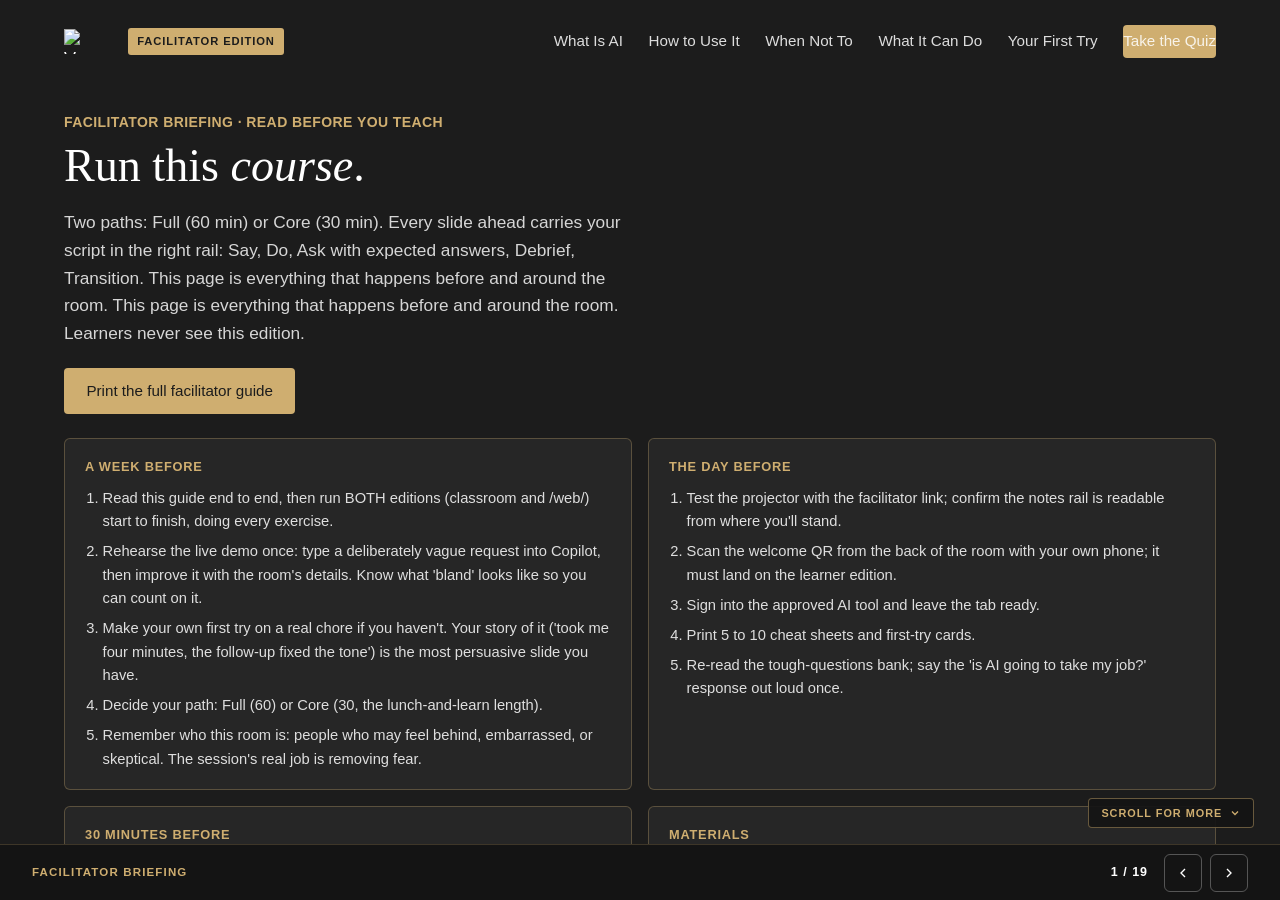
==== commit e73153c2: "Fix scrolling, add wheel advance, printable facilitator guide, new-tab links - Facilitator edition s" ====
--- a/facilitator/index.html
+++ b/facilitator/index.html
@@ -42,7 +42,7 @@
   letter-spacing: .08em; font-size: .7rem; color: var(--vu-black); background: var(--vu-gold-flat);
   padding: .3rem .55rem; border-radius: 3px; margin-left: .9rem; white-space: nowrap; }
 @media (min-width: 1200px) {
-  body.fac .slide { display: grid; grid-template-columns: minmax(0,1fr) 350px; align-items: center; column-gap: 0; overflow: visible; }
+  body.fac .slide { display: grid; grid-template-columns: minmax(0,1fr) 350px; align-items: center; column-gap: 0; overflow-y: auto; overflow-x: hidden; }
   body.fac .slide > .wrap { grid-column: 1; }
   body.fac .slide > .hero__video, body.fac .slide > .hero__canvas, body.fac .slide > .hero__scrim { grid-column: 1 / -1; }
   body.fac .facnote { grid-column: 2; align-self: start; position: sticky; top: calc(var(--nav-h) + 16px);
@@ -133,7 +133,8 @@
     <div class="wrap wrap-wide">
       <p class="eyebrow">Facilitator briefing · Read before you teach</p>
       <h2 class="h2">Run this <em>course</em>.</h2>
-      <p class="lead">Two paths: Full (60 min) or Core (30 min). Every slide ahead carries your script in the right rail: Say, Do, Ask with expected answers, Debrief, Transition. This page is everything that happens before and around the room. Learners never see this edition.</p>
+      <p class="lead">Two paths: Full (60 min) or Core (30 min). Every slide ahead carries your script in the right rail: Say, Do, Ask with expected answers, Debrief, Transition. This page is everything that happens before and around the room. This page is everything that happens before and around the room. Learners never see this edition.</p>
+      <div class="hero__cta" style="margin-top:1.25rem"><a class="btn" href="guide.html" target="_blank" rel="noopener">Print the full facilitator guide</a></div>
       <div class="brief__grid"><div class="brief__box"><h3>A week before</h3><ol><li>Read this guide end to end, then run BOTH editions (classroom and /web/) start to finish, doing every exercise.</li><li>Rehearse the live demo once: type a deliberately vague request into Copilot, then improve it with the room's details. Know what 'bland' looks like so you can count on it.</li><li>Make your own first try on a real chore if you haven't. Your story of it ('took me four minutes, the follow-up fixed the tone') is the most persuasive slide you have.</li><li>Decide your path: Full (60) or Core (30, the lunch-and-learn length).</li><li>Remember who this room is: people who may feel behind, embarrassed, or skeptical. The session's real job is removing fear.</li></ol></div><div class="brief__box"><h3>The day before</h3><ol><li>Test the projector with the facilitator link; confirm the notes rail is readable from where you'll stand.</li><li>Scan the welcome QR from the back of the room with your own phone; it must land on the learner edition.</li><li>Sign into the approved AI tool and leave the tab ready.</li><li>Print 5 to 10 cheat sheets and first-try cards.</li><li>Re-read the tough-questions bank; say the 'is AI going to take my job?' response out loud once.</li></ol></div><div class="brief__box"><h3>30 minutes before</h3><ol><li>Welcome slide up as people arrive; it does the enrolling for you.</li><li>Close every other tab and app; silence the machine.</li><li>Test arrow-key navigation and one interaction (run a round of Is That AI?).</li><li>Set the tone in your head: this is the friendliest hour in the catalog. No jargon leaves your mouth today.</li></ol></div>
         <div class="brief__box"><h3>Materials</h3><ul><li>Projector or large display and the facilitator link open (this edition)</li><li>Facilitator laptop with arrow keys or clicker; all notifications off</li><li>Learner devices (BYOD) joining via the welcome-slide QR</li><li>A Vanderbilt-approved AI tool (Copilot, VU sign-in) open in a second tab for the live demo</li><li>A few printed cheat sheets (cheatsheet.html) for anyone without a device</li><li>Printed first-try cards (worksheet.html) as the no-device and projector-failure fallback</li></ul></div>
         <div class="brief__box brief__wide"><h3>When things go sideways</h3><div class="brief__row"><b>If Projector or the site fails mid-session:</b> Teach from the printed cheat sheet: the one-sentence definition, the three steps, the traffic light, and the five superpowers all work on a whiteboard. The trainers run verbally with hands-up voting; the first try moves to the printed card.</div><div class="brief__row"><b>If Learner devices can't join (wifi/filters):</b> Run facilitator-only: trainers on the projector with the room voting out loud, prompt builder as a fill-in-the-blanks on the whiteboard, commitment on the printed card. You lose typing, not learning.</div><div class="brief__row"><b>If Nobody in the room can access an approved AI tool for the live try:</b> You demo on the projector with THEIR prompts: collect two built prompts from the room, run them live on your machine, improve each with one follow-up the room chooses. The first try becomes homework with the card; the pulse email catches it.</div><div class="brief__row"><b>If Someone is visibly anxious or says 'I'm too old for this / not a tech person':</b> The reframe that works: 'You already use AI every day: your phone's word suggestions, your spam filter. Today is just learning to use it on purpose.' Then make sure their first try lands in the room; success beats reassurance.</div><div class="brief__row"><b>If An experienced AI user is bored or starts adding advanced caveats:</b> Honor and redirect: 'That's exactly right, and it's AI 201 material: the sequel is in the Course Library.' Deputize them as a table helper for the prompt-builder moment; teaching beginners keeps experts happy.</div><div class="brief__row"><b>If Fear talk takes over ('AI is dangerous / taking jobs / stealing data'):</b> Don't dismiss, anchor: the traffic light exists exactly because the concerns are partly right. 'The risks are real, which is why we use approved tools and keep people-data out. The skill you're learning today IS the safe version.' Park policy debates; route them to the official channels.</div></div>
@@ -157,7 +158,7 @@
       <p class="lead" data-reveal style="margin:1.5rem auto 0;max-width:46ch">Learners scan this code and land on the learner edition; your screen keeps the notes. Follow along on your own device. If you have never touched an AI tool in your life, you are exactly who this hour is for.</p>
       <div class="hero__meta" data-reveal style="justify-content:center">
         <div><b>5</b> Simple ideas</div>
-        <div><b>30–60</b> Minutes</div>
+        <div><b>60</b> Minutes (30 core)</div>
         <div><b>1</b> First try you'll make this week</div>
       </div>
       <div class="hero__cta" data-reveal style="justify-content:center">
@@ -760,6 +761,6 @@
 
 
 <script src="../assets/js/qrcode.js?v=1"></script>
-<script src="../assets/js/main.js?v=12"></script>
+<script src="../assets/js/main.js?v=13"></script>
 </body>
 </html>
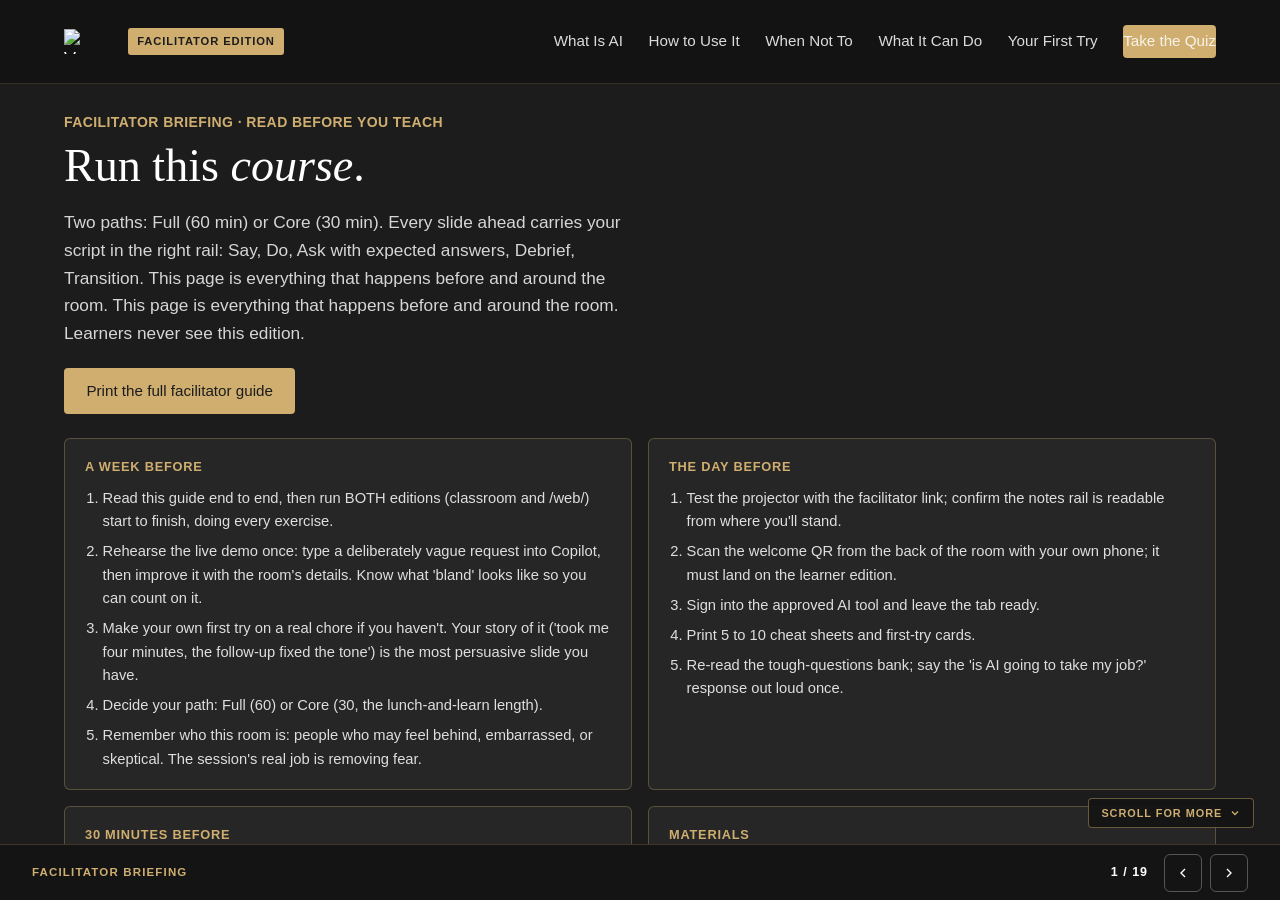
==== commit a51f6c81: "Hide/Show toggle on the facilitator script panel Matches the Working Smarter facilitator UI: a Hide " ====
--- a/facilitator/index.html
+++ b/facilitator/index.html
@@ -87,7 +87,22 @@
 .brief__q { border-bottom: 1px solid rgba(255,255,255,.08); padding: .4rem 0; }
 .brief__q summary { cursor: pointer; font-weight: 500; color: #fff; }
 .brief__q p { margin: .4rem 0 .2rem; color: rgba(255,255,255,.8); font-size: .9rem; }
+/* hide/show the facilitator script */
+.facnote__hide { font-family: var(--font-body, Inter, sans-serif); font-weight: 600; font-size: .72rem;
+  color: #fff; background: rgba(255,255,255,.08); border: 1px solid rgba(255,255,255,.3);
+  border-radius: 5px; padding: .3rem .7rem; cursor: pointer; text-transform: none; letter-spacing: 0; }
+.facnote__hide:hover { border-color: var(--vu-gold-flat); }
+body.fac-hide .facnote { display: none !important; }
+@media (min-width: 1200px) { body.fac.fac-hide .slide { grid-template-columns: 1fr; } }
+.facshow { position: fixed; right: clamp(14px, 2vw, 28px); top: calc(var(--nav-h) + 14px); z-index: 96;
+  display: none; align-items: center; gap: .45rem;
+  font-family: var(--font-condensed); font-weight: 700; text-transform: uppercase;
+  letter-spacing: .09em; font-size: .68rem; color: var(--vu-gold-flat);
+  background: rgba(20,20,20,.92); border: 1px solid rgba(207,174,112,.45); border-radius: 4px;
+  padding: .5rem .75rem; cursor: pointer; }
+body.fac-hide .facshow { display: inline-flex; }
 </style>
+
 </head>
 <body class="fac">
 <a class="skip-link" href="#s-what">Skip to content</a>
@@ -165,7 +180,7 @@
         <a class="btn" href="#s-hero">We're ready, let's begin</a>
       </div>
     </div>
-    <aside class="facnote" aria-label="Facilitator notes"><div class="facnote__head"><span>Facilitator</span><span>Full 3 min · Core 2</span></div><p class="facnote__purpose">Get every learner into the experience on their own device and set the tone: the friendliest hour in the catalog, built for absolute beginners.</p><div class="facnote__blk"><span class="facnote__tag t-say">Say</span><p class="facnote__script">&ldquo;Welcome. Point your camera at that code, it brings this whole session to your seat. Quick promise before we start: this is the beginner hour. No jargon, no code, no assumptions, and no question is too basic. If you have never touched an AI tool in your life, you are not behind, you are exactly who this session is for, and you'll make your first try before the week is out.&rdquo;</p></div><div class="facnote__blk"><span class="facnote__tag t-do">Do</span><ol class="facnote__steps"><li>Have this slide projected as people arrive.</li><li>Point at the QR and get phones up before you say anything else.</li><li>Say the safety line early: no jargon today, no question too basic, and nobody will be asked to know anything.</li><li>Confirm by show of hands that most of the room has the site open before advancing.</li></ol></div><div class="facnote__blk"><span class="facnote__tag t-ask">Ask</span><p class="facnote__script">&ldquo;Show of hands, totally judgment-free: who here has never used ChatGPT, Copilot, or any AI chat tool, or tried once and quietly gave up?&rdquo;</p><p class="facnote__mini">Expect:</p><ul class="facnote__steps"><li>A third to half the room, sometimes sheepishly</li><li>A few 'tried once and gave up' confessions</li><li>Some experienced users too</li></ul><p class="facnote__mini">Respond: Thank the honest hands warmly: 'Perfect: this hour was built for you.' To the experienced: 'You're my table helpers today, and AI 201 is your course; it's in the library.'</p></div><p class="facnote__meta"><b>Validate:</b> 80%+ of the room has the deck open on a device.</p><p class="facnote__meta"><b>Watch for:</b> The person hanging back who 'isn't a tech person.' Make eye contact, smile, and remember them for the first-try moment: their success is the session's best story.</p><div class="facnote__blk"><span class="facnote__tag t-tra">Transition</span><p class="facnote__script">&ldquo;Here's everything you'll walk out with.&rdquo;</p></div><p class="facnote__meta facnote__core"><b>60-min core:</b> Core: one scan prompt, the no-jargon promise, move on.</p></aside>
+    <aside class="facnote" aria-label="Facilitator notes"><div class="facnote__head"><span>Facilitator script</span><span class="facnote__time">Full 3 min · Core 2</span><button class="facnote__hide" type="button" aria-label="Hide the facilitator script">Hide</button></div><p class="facnote__purpose">Get every learner into the experience on their own device and set the tone: the friendliest hour in the catalog, built for absolute beginners.</p><div class="facnote__blk"><span class="facnote__tag t-say">Say</span><p class="facnote__script">&ldquo;Welcome. Point your camera at that code, it brings this whole session to your seat. Quick promise before we start: this is the beginner hour. No jargon, no code, no assumptions, and no question is too basic. If you have never touched an AI tool in your life, you are not behind, you are exactly who this session is for, and you'll make your first try before the week is out.&rdquo;</p></div><div class="facnote__blk"><span class="facnote__tag t-do">Do</span><ol class="facnote__steps"><li>Have this slide projected as people arrive.</li><li>Point at the QR and get phones up before you say anything else.</li><li>Say the safety line early: no jargon today, no question too basic, and nobody will be asked to know anything.</li><li>Confirm by show of hands that most of the room has the site open before advancing.</li></ol></div><div class="facnote__blk"><span class="facnote__tag t-ask">Ask</span><p class="facnote__script">&ldquo;Show of hands, totally judgment-free: who here has never used ChatGPT, Copilot, or any AI chat tool, or tried once and quietly gave up?&rdquo;</p><p class="facnote__mini">Expect:</p><ul class="facnote__steps"><li>A third to half the room, sometimes sheepishly</li><li>A few 'tried once and gave up' confessions</li><li>Some experienced users too</li></ul><p class="facnote__mini">Respond: Thank the honest hands warmly: 'Perfect: this hour was built for you.' To the experienced: 'You're my table helpers today, and AI 201 is your course; it's in the library.'</p></div><p class="facnote__meta"><b>Validate:</b> 80%+ of the room has the deck open on a device.</p><p class="facnote__meta"><b>Watch for:</b> The person hanging back who 'isn't a tech person.' Make eye contact, smile, and remember them for the first-try moment: their success is the session's best story.</p><div class="facnote__blk"><span class="facnote__tag t-tra">Transition</span><p class="facnote__script">&ldquo;Here's everything you'll walk out with.&rdquo;</p></div><p class="facnote__meta facnote__core"><b>60-min core:</b> Core: one scan prompt, the no-jargon promise, move on.</p></aside>
   </section>
 
   <!-- ============ 1 · HERO ============ -->
@@ -200,7 +215,7 @@
         <a class="btn btn--ghost" href="#s-recap">Jump to the quiz</a>
       </div>
     </div>
-    <aside class="facnote" aria-label="Facilitator notes"><div class="facnote__head"><span>Facilitator</span><span>Full 2 min · Core 1</span></div><p class="facnote__purpose">Set the contract: five plain-language abilities, ending in a real first try with a prompt they build themselves.</p><div class="facnote__blk"><span class="facnote__tag t-say">Say</span><p class="facnote__script">&ldquo;Five things in the next hour. You'll be able to say what AI is in one sentence, no buzzwords. You'll know how to ask it for help in ordinary English, and the one trick that makes answers good. You'll know the traffic light: what's fine, what needs an approved tool, what never goes in. You'll know the five chores it does best. And before we're done, you'll build your first request for a real chore from your real week, and copy it, ready to use.&rdquo;</p></div><div class="facnote__blk"><span class="facnote__tag t-do">Do</span><ol class="facnote__steps"><li>Read the five objectives in plain language, unhurried.</li><li>Land on the last one: you leave with a real prompt you built, for a real chore, with a day attached.</li><li>Point at the skills row once: this course carries real skill credit in the library.</li></ol></div><p class="facnote__meta"><b>Validate:</b> Learners can say what they'll leave with (a prompt they built + a first try scheduled).</p><p class="facnote__meta"><b>Watch for:</b> Don't oversell or speed up; calm confidence is the register for beginners.</p><div class="facnote__blk"><span class="facnote__tag t-tra">Transition</span><p class="facnote__script">&ldquo;The whole plan fits on one slide.&rdquo;</p></div><p class="facnote__meta facnote__core"><b>60-min core:</b> Core: objectives 1 and 5 out loud; the rest on screen.</p></aside>
+    <aside class="facnote" aria-label="Facilitator notes"><div class="facnote__head"><span>Facilitator script</span><span class="facnote__time">Full 2 min · Core 1</span><button class="facnote__hide" type="button" aria-label="Hide the facilitator script">Hide</button></div><p class="facnote__purpose">Set the contract: five plain-language abilities, ending in a real first try with a prompt they build themselves.</p><div class="facnote__blk"><span class="facnote__tag t-say">Say</span><p class="facnote__script">&ldquo;Five things in the next hour. You'll be able to say what AI is in one sentence, no buzzwords. You'll know how to ask it for help in ordinary English, and the one trick that makes answers good. You'll know the traffic light: what's fine, what needs an approved tool, what never goes in. You'll know the five chores it does best. And before we're done, you'll build your first request for a real chore from your real week, and copy it, ready to use.&rdquo;</p></div><div class="facnote__blk"><span class="facnote__tag t-do">Do</span><ol class="facnote__steps"><li>Read the five objectives in plain language, unhurried.</li><li>Land on the last one: you leave with a real prompt you built, for a real chore, with a day attached.</li><li>Point at the skills row once: this course carries real skill credit in the library.</li></ol></div><p class="facnote__meta"><b>Validate:</b> Learners can say what they'll leave with (a prompt they built + a first try scheduled).</p><p class="facnote__meta"><b>Watch for:</b> Don't oversell or speed up; calm confidence is the register for beginners.</p><div class="facnote__blk"><span class="facnote__tag t-tra">Transition</span><p class="facnote__script">&ldquo;The whole plan fits on one slide.&rdquo;</p></div><p class="facnote__meta facnote__core"><b>60-min core:</b> Core: objectives 1 and 5 out loud; the rest on screen.</p></aside>
   </section>
 
   <!-- ============ 2 · AGENDA ============ -->
@@ -216,7 +231,7 @@
         <li data-reveal><span class="num">05</span><div><h3>Your first try</h3><p>Build a real request, copy it, and use it this week.</p></div></li>
       </ol>
     </div>
-    <aside class="facnote" aria-label="Facilitator notes"><div class="facnote__head"><span>Facilitator</span><span>Full 1 min · Core skip</span></div><p class="facnote__purpose">Show the five ideas once so the room sees how small the mountain actually is.</p><div class="facnote__blk"><span class="facnote__tag t-say">Say</span><p class="facnote__script">&ldquo;Five ideas. That's the whole course: what AI is, how to use it, when not to, what it can do for you, and your first try. Small mountain.&rdquo;</p></div><div class="facnote__blk"><span class="facnote__tag t-do">Do</span><ol class="facnote__steps"><li>Walk the five items in one breath each.</li><li>Name the shape out loud: what it is, how to use it, when not to, what it does, then you try it.</li></ol></div><p class="facnote__meta"><b>Validate:</b> None needed; this is orientation.</p><p class="facnote__meta"><b>Watch for:</b> Don't teach here; every idea has its own slide.</p><div class="facnote__blk"><span class="facnote__tag t-tra">Transition</span><p class="facnote__script">&ldquo;Idea one: and I promise it fits in one sentence.&rdquo;</p></div><p class="facnote__meta facnote__core"><b>60-min core:</b> Core: skip entirely; the deck's structure carries it.</p></aside>
+    <aside class="facnote" aria-label="Facilitator notes"><div class="facnote__head"><span>Facilitator script</span><span class="facnote__time">Full 1 min · Core skip</span><button class="facnote__hide" type="button" aria-label="Hide the facilitator script">Hide</button></div><p class="facnote__purpose">Show the five ideas once so the room sees how small the mountain actually is.</p><div class="facnote__blk"><span class="facnote__tag t-say">Say</span><p class="facnote__script">&ldquo;Five ideas. That's the whole course: what AI is, how to use it, when not to, what it can do for you, and your first try. Small mountain.&rdquo;</p></div><div class="facnote__blk"><span class="facnote__tag t-do">Do</span><ol class="facnote__steps"><li>Walk the five items in one breath each.</li><li>Name the shape out loud: what it is, how to use it, when not to, what it does, then you try it.</li></ol></div><p class="facnote__meta"><b>Validate:</b> None needed; this is orientation.</p><p class="facnote__meta"><b>Watch for:</b> Don't teach here; every idea has its own slide.</p><div class="facnote__blk"><span class="facnote__tag t-tra">Transition</span><p class="facnote__script">&ldquo;Idea one: and I promise it fits in one sentence.&rdquo;</p></div><p class="facnote__meta facnote__core"><b>60-min core:</b> Core: skip entirely; the deck's structure carries it.</p></aside>
   </section>
 
   <!-- ============ 3 · 01 WHAT IS AI ============ -->
@@ -257,7 +272,7 @@
         </div>
       </details>
     </div>
-    <aside class="facnote" aria-label="Facilitator notes"><div class="facnote__head"><span>Facilitator</span><span>Full 3 min · Core 1</span></div><p class="facnote__purpose">Land the one-sentence definition (a program that learned from examples) and dissolve intimidation by proving everyone already uses AI daily.</p><div class="facnote__blk"><span class="facnote__tag t-say">Say</span><p class="facnote__script">&ldquo;Here's the whole definition, one sentence: AI is a computer program that learned from millions of examples, so instead of following fixed rules, it can predict, suggest, and write things that fit your situation. That's it. It's not a robot. It's not magic. And it's not always right, think of it as a very well-read assistant: fast, tireless, eager to help, and occasionally confidently wrong. Now the fun part: you've been using AI for years. Let's prove it.&rdquo;</p></div><div class="facnote__blk"><span class="facnote__tag t-do">Do</span><ol class="facnote__steps"><li>Deliver the one-sentence definition slowly, twice: a program that learned from millions of examples.</li><li>Land the three nots: not a robot, not magic, not always right.</li><li>Run the group shout-out from Go deeper: name one thing on your phone that guessed something about you this week.</li><li>Land the reframe: you aren't AI beginners; you're experienced users who never got the name tag.</li></ol></div><div class="facnote__blk"><span class="facnote__tag t-ask">Ask</span><p class="facnote__script">&ldquo;Name one thing on your phone that guessed something about you this week.&rdquo;</p><p class="facnote__mini">Expect:</p><ul class="facnote__steps"><li>Word suggestions while texting</li><li>Maps rerouting, music and show recommendations</li><li>Photos grouping faces, spam filtering</li></ul><p class="facnote__mini">Respond: List them fast, then point at the list: 'Every one of those learned from examples. You aren't AI beginners: you're experienced users who never got the name tag. Today we just make it deliberate.'</p></div><div class="facnote__blk"><span class="facnote__tag t-deb">Debrief</span><p class="facnote__mini">A program that learned from examples: capable because it learned, fallible because it guesses. Both halves matter all session.</p></div><p class="facnote__meta"><b>Validate:</b> 4+ of 5 on the trainer for most of the room; the shout-out round produces at least four examples.</p><p class="facnote__meta"><b>Watch for:</b> Jargon creeping into YOUR mouth ('model,' 'training data,' 'LLM'). The discipline of this session is saying 'it learned from examples' every single time.</p><div class="facnote__blk"><span class="facnote__tag t-tra">Transition</span><p class="facnote__script">&ldquo;Now prove to yourselves you've been using it for years. Next screen: the game.&rdquo;</p></div><p class="facnote__meta facnote__core"><b>60-min core:</b> Core: definition + three nots, trainer as a fast room vote, shout-out becomes one example from you.</p></aside>
+    <aside class="facnote" aria-label="Facilitator notes"><div class="facnote__head"><span>Facilitator script</span><span class="facnote__time">Full 3 min · Core 1</span><button class="facnote__hide" type="button" aria-label="Hide the facilitator script">Hide</button></div><p class="facnote__purpose">Land the one-sentence definition (a program that learned from examples) and dissolve intimidation by proving everyone already uses AI daily.</p><div class="facnote__blk"><span class="facnote__tag t-say">Say</span><p class="facnote__script">&ldquo;Here's the whole definition, one sentence: AI is a computer program that learned from millions of examples, so instead of following fixed rules, it can predict, suggest, and write things that fit your situation. That's it. It's not a robot. It's not magic. And it's not always right, think of it as a very well-read assistant: fast, tireless, eager to help, and occasionally confidently wrong. Now the fun part: you've been using AI for years. Let's prove it.&rdquo;</p></div><div class="facnote__blk"><span class="facnote__tag t-do">Do</span><ol class="facnote__steps"><li>Deliver the one-sentence definition slowly, twice: a program that learned from millions of examples.</li><li>Land the three nots: not a robot, not magic, not always right.</li><li>Run the group shout-out from Go deeper: name one thing on your phone that guessed something about you this week.</li><li>Land the reframe: you aren't AI beginners; you're experienced users who never got the name tag.</li></ol></div><div class="facnote__blk"><span class="facnote__tag t-ask">Ask</span><p class="facnote__script">&ldquo;Name one thing on your phone that guessed something about you this week.&rdquo;</p><p class="facnote__mini">Expect:</p><ul class="facnote__steps"><li>Word suggestions while texting</li><li>Maps rerouting, music and show recommendations</li><li>Photos grouping faces, spam filtering</li></ul><p class="facnote__mini">Respond: List them fast, then point at the list: 'Every one of those learned from examples. You aren't AI beginners: you're experienced users who never got the name tag. Today we just make it deliberate.'</p></div><div class="facnote__blk"><span class="facnote__tag t-deb">Debrief</span><p class="facnote__mini">A program that learned from examples: capable because it learned, fallible because it guesses. Both halves matter all session.</p></div><p class="facnote__meta"><b>Validate:</b> 4+ of 5 on the trainer for most of the room; the shout-out round produces at least four examples.</p><p class="facnote__meta"><b>Watch for:</b> Jargon creeping into YOUR mouth ('model,' 'training data,' 'LLM'). The discipline of this session is saying 'it learned from examples' every single time.</p><div class="facnote__blk"><span class="facnote__tag t-tra">Transition</span><p class="facnote__script">&ldquo;Now prove to yourselves you've been using it for years. Next screen: the game.&rdquo;</p></div><p class="facnote__meta facnote__core"><b>60-min core:</b> Core: definition + three nots, trainer as a fast room vote, shout-out becomes one example from you.</p></aside>
   </section>
 
   <section class="slide on-light slide--play" id="s-what-play" data-title="Idea 01 · Play">
@@ -277,7 +292,7 @@
         <div id="iaResult" hidden aria-live="polite"></div>
       </div>
     </div>
-    <aside class="facnote" aria-label="Facilitator notes"><div class="facnote__head"><span>Facilitator</span><span>Full 4 min · Core 2</span></div><p class="facnote__purpose">One scored rep of the definition: learned-from-examples versus regular program, on five everyday things.</p><div class="facnote__blk"><span class="facnote__tag t-say">Say</span><p class="facnote__script">&ldquo;Five everyday things. For each one: did it learn from examples, or is it following rules a person wrote? Call it.&rdquo;</p></div><div class="facnote__blk"><span class="facnote__tag t-do">Do</span><ol class="facnote__steps"><li>Send them to their devices: five everyday things, call each one.</li><li>Run it as a room vote if devices are down; hands for 'AI' versus 'regular program.'</li><li>The calculator item is the teaching moment: fixed rules never surprise you; learned patterns do.</li></ol></div><p class="facnote__meta"><b>Validate:</b> 4+ of 5 for most of the room.</p><p class="facnote__meta"><b>Watch for:</b> Anyone scoring 2 or less quietly: the debrief line ('learned = AI') usually fixes it on the retry.</p><div class="facnote__blk"><span class="facnote__tag t-tra">Transition</span><p class="facnote__script">&ldquo;So AI is already in your pocket. One more sentence before we learn to drive it.&rdquo;</p></div><p class="facnote__meta facnote__core"><b>60-min core:</b> Core: run it as a fast room vote on the projector.</p></aside>
+    <aside class="facnote" aria-label="Facilitator notes"><div class="facnote__head"><span>Facilitator script</span><span class="facnote__time">Full 4 min · Core 2</span><button class="facnote__hide" type="button" aria-label="Hide the facilitator script">Hide</button></div><p class="facnote__purpose">One scored rep of the definition: learned-from-examples versus regular program, on five everyday things.</p><div class="facnote__blk"><span class="facnote__tag t-say">Say</span><p class="facnote__script">&ldquo;Five everyday things. For each one: did it learn from examples, or is it following rules a person wrote? Call it.&rdquo;</p></div><div class="facnote__blk"><span class="facnote__tag t-do">Do</span><ol class="facnote__steps"><li>Send them to their devices: five everyday things, call each one.</li><li>Run it as a room vote if devices are down; hands for 'AI' versus 'regular program.'</li><li>The calculator item is the teaching moment: fixed rules never surprise you; learned patterns do.</li></ol></div><p class="facnote__meta"><b>Validate:</b> 4+ of 5 for most of the room.</p><p class="facnote__meta"><b>Watch for:</b> Anyone scoring 2 or less quietly: the debrief line ('learned = AI') usually fixes it on the retry.</p><div class="facnote__blk"><span class="facnote__tag t-tra">Transition</span><p class="facnote__script">&ldquo;So AI is already in your pocket. One more sentence before we learn to drive it.&rdquo;</p></div><p class="facnote__meta facnote__core"><b>60-min core:</b> Core: run it as a fast room vote on the projector.</p></aside>
   </section>
 
   <!-- ============ 4 · MANIFESTO ============ -->
@@ -286,7 +301,7 @@
       <p class="eyebrow" data-reveal>The core idea</p>
       <p>You don't need to know how the engine works to drive the car.</p>
     </div>
-    <aside class="facnote" aria-label="Facilitator notes"><div class="facnote__head"><span>Facilitator</span><span>Full 2 min · Core 1</span></div><p class="facnote__purpose">Give beginners explicit permission to use AI without understanding its internals. This one line removes the biggest hidden barrier in the room: the belief that AI is for technical people.</p><div class="facnote__blk"><span class="facnote__tag t-say">Say</span><p class="facnote__script">&ldquo;You don't need to know how the engine works to drive the car. Here's what that means. Every one of us drove or rode here today, and almost none of us could explain a combustion engine, and that's fine, because driving and engineering are different skills. AI is the same. Asking it for help, reading the answer, making it better: that's driving, and you'll be doing it within the hour. How it works inside is engineering, and it's genuinely optional. If anyone in this room has been thinking 'I'm not a tech person, this isn't for me,' this sentence is for you. You don't need to be. You just need a steering wheel, and we're about to hand you one. One honest footnote: drivers do follow rules of the road, and AI has three. They're colors, they take three seconds, and they're coming up right after you learn to drive.&rdquo;</p></div><div class="facnote__blk"><span class="facnote__tag t-do">Do</span><ol class="facnote__steps"><li>Let the line animate word by word. Say nothing until it finishes, then read it once, slowly.</li><li>Explain what it means in one breath: millions of people drive safely every day without being able to explain a combustion engine. Using a tool well and understanding its insides are two different skills, and today only asks for the first one.</li><li>Map the analogy for them explicitly: the car is the AI tool. Driving is asking, reading the answer, and improving it. The rules of the road are the traffic light coming two slides from now. The engine (how AI works inside) is a fine thing to learn someday, and AI 201 teaches it, but nobody needs it to get to work today.</li><li>Name who the line is for: anyone in the room quietly thinking 'I'm not a tech person.' This sentence is the course giving them permission to start anyway.</li></ol></div><div class="facnote__blk"><span class="facnote__tag t-ask">Ask</span><p class="facnote__script">&ldquo;Quick show of hands: who here can explain exactly how their car engine works? And who drove here anyway?&rdquo;</p><p class="facnote__mini">Expect:</p><ul class="facnote__steps"><li>One or two engine hands, the whole room on the second question</li><li>Laughter, which is the point</li><li>Someone jokes about electric cars</li></ul><p class="facnote__mini">Respond: Land it gently: 'That gap between the two hands is exactly the permission slip this course runs on. Competence first. Curiosity about the engine later, if you want it. AI 201 pops the hood.'</p></div><div class="facnote__blk"><span class="facnote__tag t-deb">Debrief</span><p class="facnote__mini">Using AI well is a driving skill, not an engineering skill. The rules of the road come next.</p></div><p class="facnote__meta"><b>Validate:</b> Ask for a nod: does anyone here understand their car engine? Almost nobody. Do you all drive? Everybody. Point made.</p><p class="facnote__meta"><b>Watch for:</b> The one caveat worth saying if an expert pushes back: drivers still follow rules of the road. The line doesn't mean 'use it carelessly.' It means the safety rules (coming next) are learnable in minutes, while engine knowledge is optional.</p><div class="facnote__blk"><span class="facnote__tag t-tra">Transition</span><p class="facnote__script">&ldquo;So let's drive. Here's how you actually use it.&rdquo;</p></div><p class="facnote__meta facnote__core"><b>60-min core:</b> Core: read the line, give the one-breath explanation, move on. Keep the explanation even at 30 minutes; it does real work for nervous beginners.</p></aside>
+    <aside class="facnote" aria-label="Facilitator notes"><div class="facnote__head"><span>Facilitator script</span><span class="facnote__time">Full 2 min · Core 1</span><button class="facnote__hide" type="button" aria-label="Hide the facilitator script">Hide</button></div><p class="facnote__purpose">Give beginners explicit permission to use AI without understanding its internals. This one line removes the biggest hidden barrier in the room: the belief that AI is for technical people.</p><div class="facnote__blk"><span class="facnote__tag t-say">Say</span><p class="facnote__script">&ldquo;You don't need to know how the engine works to drive the car. Here's what that means. Every one of us drove or rode here today, and almost none of us could explain a combustion engine, and that's fine, because driving and engineering are different skills. AI is the same. Asking it for help, reading the answer, making it better: that's driving, and you'll be doing it within the hour. How it works inside is engineering, and it's genuinely optional. If anyone in this room has been thinking 'I'm not a tech person, this isn't for me,' this sentence is for you. You don't need to be. You just need a steering wheel, and we're about to hand you one. One honest footnote: drivers do follow rules of the road, and AI has three. They're colors, they take three seconds, and they're coming up right after you learn to drive.&rdquo;</p></div><div class="facnote__blk"><span class="facnote__tag t-do">Do</span><ol class="facnote__steps"><li>Let the line animate word by word. Say nothing until it finishes, then read it once, slowly.</li><li>Explain what it means in one breath: millions of people drive safely every day without being able to explain a combustion engine. Using a tool well and understanding its insides are two different skills, and today only asks for the first one.</li><li>Map the analogy for them explicitly: the car is the AI tool. Driving is asking, reading the answer, and improving it. The rules of the road are the traffic light coming two slides from now. The engine (how AI works inside) is a fine thing to learn someday, and AI 201 teaches it, but nobody needs it to get to work today.</li><li>Name who the line is for: anyone in the room quietly thinking 'I'm not a tech person.' This sentence is the course giving them permission to start anyway.</li></ol></div><div class="facnote__blk"><span class="facnote__tag t-ask">Ask</span><p class="facnote__script">&ldquo;Quick show of hands: who here can explain exactly how their car engine works? And who drove here anyway?&rdquo;</p><p class="facnote__mini">Expect:</p><ul class="facnote__steps"><li>One or two engine hands, the whole room on the second question</li><li>Laughter, which is the point</li><li>Someone jokes about electric cars</li></ul><p class="facnote__mini">Respond: Land it gently: 'That gap between the two hands is exactly the permission slip this course runs on. Competence first. Curiosity about the engine later, if you want it. AI 201 pops the hood.'</p></div><div class="facnote__blk"><span class="facnote__tag t-deb">Debrief</span><p class="facnote__mini">Using AI well is a driving skill, not an engineering skill. The rules of the road come next.</p></div><p class="facnote__meta"><b>Validate:</b> Ask for a nod: does anyone here understand their car engine? Almost nobody. Do you all drive? Everybody. Point made.</p><p class="facnote__meta"><b>Watch for:</b> The one caveat worth saying if an expert pushes back: drivers still follow rules of the road. The line doesn't mean 'use it carelessly.' It means the safety rules (coming next) are learnable in minutes, while engine knowledge is optional.</p><div class="facnote__blk"><span class="facnote__tag t-tra">Transition</span><p class="facnote__script">&ldquo;So let's drive. Here's how you actually use it.&rdquo;</p></div><p class="facnote__meta facnote__core"><b>60-min core:</b> Core: read the line, give the one-breath explanation, move on. Keep the explanation even at 30 minutes; it does real work for nervous beginners.</p></aside>
   </section>
 
   <!-- ============ 5 · 02 WHY & HOW ============ -->
@@ -337,7 +352,7 @@
         </div>
       </details>
     </div>
-    <aside class="facnote" aria-label="Facilitator notes"><div class="facnote__head"><span>Facilitator</span><span>Full 3 min · Core 2</span></div><p class="facnote__purpose">Install the three-step loop (ask in plain English, look, improve with one follow-up): the single skill that separates people who love AI from people who gave up.</p><div class="facnote__blk"><span class="facnote__tag t-say">Say</span><p class="facnote__script">&ldquo;Why do people use this? Because it takes the chores that eat your day (first drafts, long documents, blank pages) and does them in seconds. And how? You type what you need in ordinary English, like texting a very capable assistant. Full sentences, details welcome, no magic words. Then the part almost nobody tells beginners: when the answer isn't quite right, you don't start over and you don't give up. You just tell it what to fix. 'warmer,' 'shorter,' 'mention the deadline': and it rewrites instantly. Watch this live.&rdquo;</p></div><div class="facnote__blk"><span class="facnote__tag t-do">Do</span><ol class="facnote__steps"><li>Walk the three cards: ask in plain English, look at the draft, improve with one follow-up. Stress: nothing to install, nothing to memorize.</li><li>Run the live demo on the projector: type a deliberately vague request into the approved tool, let the room see the bland result, then type their suggested details as the follow-up and watch it improve.</li><li>Land the two habits from Go deeper: details make the difference, and the first answer is always a draft.</li></ol></div><div class="facnote__blk"><span class="facnote__tag t-ask">Ask</span><p class="facnote__script">&ldquo;During the demo: this answer is bland. What details should I add? Shout them out.&rdquo;</p><p class="facnote__mini">Expect:</p><ul class="facnote__steps"><li>Who it's for, what it's about</li><li>Make it friendly / shorter / add the date</li><li>Someone dictates a full sentence: type it verbatim</li></ul><p class="facnote__mini">Respond: Type their exact words, send, and let the improvement land in silence for a beat. Then: 'Same tool. Better conversation. That's the entire skill, and you all just did it.'</p></div><div class="facnote__blk"><span class="facnote__tag t-deb">Debrief</span><p class="facnote__mini">Ask, look, improve. And the quiet fourth step that keeps you safe: check anything important, because confident and correct are not the same thing.</p></div><p class="facnote__meta"><b>Validate:</b> 4+ of 5 on the trainer; the room visibly reacts to the live demo's before/after.</p><p class="facnote__meta"><b>Watch for:</b> Beginners concluding the vague first answer means the tool is bad. Narrate explicitly: 'Same tool, better conversation: the second message is the skill.'</p><div class="facnote__blk"><span class="facnote__tag t-tra">Transition</span><p class="facnote__script">&ldquo;Your turn. Five moments, five moves: next screen.&rdquo;</p></div><p class="facnote__meta facnote__core"><b>60-min core:</b> Core: three cards fast, demo shrinks to one exchange, trainer as room vote.</p></aside>
+    <aside class="facnote" aria-label="Facilitator notes"><div class="facnote__head"><span>Facilitator script</span><span class="facnote__time">Full 3 min · Core 2</span><button class="facnote__hide" type="button" aria-label="Hide the facilitator script">Hide</button></div><p class="facnote__purpose">Install the three-step loop (ask in plain English, look, improve with one follow-up): the single skill that separates people who love AI from people who gave up.</p><div class="facnote__blk"><span class="facnote__tag t-say">Say</span><p class="facnote__script">&ldquo;Why do people use this? Because it takes the chores that eat your day (first drafts, long documents, blank pages) and does them in seconds. And how? You type what you need in ordinary English, like texting a very capable assistant. Full sentences, details welcome, no magic words. Then the part almost nobody tells beginners: when the answer isn't quite right, you don't start over and you don't give up. You just tell it what to fix. 'warmer,' 'shorter,' 'mention the deadline': and it rewrites instantly. Watch this live.&rdquo;</p></div><div class="facnote__blk"><span class="facnote__tag t-do">Do</span><ol class="facnote__steps"><li>Walk the three cards: ask in plain English, look at the draft, improve with one follow-up. Stress: nothing to install, nothing to memorize.</li><li>Run the live demo on the projector: type a deliberately vague request into the approved tool, let the room see the bland result, then type their suggested details as the follow-up and watch it improve.</li><li>Land the two habits from Go deeper: details make the difference, and the first answer is always a draft.</li></ol></div><div class="facnote__blk"><span class="facnote__tag t-ask">Ask</span><p class="facnote__script">&ldquo;During the demo: this answer is bland. What details should I add? Shout them out.&rdquo;</p><p class="facnote__mini">Expect:</p><ul class="facnote__steps"><li>Who it's for, what it's about</li><li>Make it friendly / shorter / add the date</li><li>Someone dictates a full sentence: type it verbatim</li></ul><p class="facnote__mini">Respond: Type their exact words, send, and let the improvement land in silence for a beat. Then: 'Same tool. Better conversation. That's the entire skill, and you all just did it.'</p></div><div class="facnote__blk"><span class="facnote__tag t-deb">Debrief</span><p class="facnote__mini">Ask, look, improve. And the quiet fourth step that keeps you safe: check anything important, because confident and correct are not the same thing.</p></div><p class="facnote__meta"><b>Validate:</b> 4+ of 5 on the trainer; the room visibly reacts to the live demo's before/after.</p><p class="facnote__meta"><b>Watch for:</b> Beginners concluding the vague first answer means the tool is bad. Narrate explicitly: 'Same tool, better conversation: the second message is the skill.'</p><div class="facnote__blk"><span class="facnote__tag t-tra">Transition</span><p class="facnote__script">&ldquo;Your turn. Five moments, five moves: next screen.&rdquo;</p></div><p class="facnote__meta facnote__core"><b>60-min core:</b> Core: three cards fast, demo shrinks to one exchange, trainer as room vote.</p></aside>
   </section>
 
   <section class="slide on-dark slide--play" id="s-how-play" data-title="Idea 02 · Play">
@@ -357,7 +372,7 @@
         <div id="fuResult" hidden aria-live="polite"></div>
       </div>
     </div>
-    <aside class="facnote" aria-label="Facilitator notes"><div class="facnote__head"><span>Facilitator</span><span>Full 4 min · Core 2</span></div><p class="facnote__purpose">One scored rep of the ask-look-improve loop, especially the follow-up habit that separates users from quitters.</p><div class="facnote__blk"><span class="facnote__tag t-say">Say</span><p class="facnote__script">&ldquo;Five moments where the first answer wasn't perfect. Pick what a confident user does next. Notice how often the answer is just 'tell it what to fix.'&rdquo;</p></div><div class="facnote__blk"><span class="facnote__tag t-do">Do</span><ol class="facnote__steps"><li>Send them to their devices: five moments, pick the best next move.</li><li>Item 4 (the wrong date) plants the fact-checking habit; name it in the debrief.</li><li>Collect one aha out loud at the end.</li></ol></div><p class="facnote__meta"><b>Validate:</b> 4+ of 5 for most of the room.</p><div class="facnote__blk"><span class="facnote__tag t-tra">Transition</span><p class="facnote__script">&ldquo;You now know how to drive. Time for the rules of the road.&rdquo;</p></div><p class="facnote__meta facnote__core"><b>60-min core:</b> Core: run it as a fast room vote on the projector.</p></aside>
+    <aside class="facnote" aria-label="Facilitator notes"><div class="facnote__head"><span>Facilitator script</span><span class="facnote__time">Full 4 min · Core 2</span><button class="facnote__hide" type="button" aria-label="Hide the facilitator script">Hide</button></div><p class="facnote__purpose">One scored rep of the ask-look-improve loop, especially the follow-up habit that separates users from quitters.</p><div class="facnote__blk"><span class="facnote__tag t-say">Say</span><p class="facnote__script">&ldquo;Five moments where the first answer wasn't perfect. Pick what a confident user does next. Notice how often the answer is just 'tell it what to fix.'&rdquo;</p></div><div class="facnote__blk"><span class="facnote__tag t-do">Do</span><ol class="facnote__steps"><li>Send them to their devices: five moments, pick the best next move.</li><li>Item 4 (the wrong date) plants the fact-checking habit; name it in the debrief.</li><li>Collect one aha out loud at the end.</li></ol></div><p class="facnote__meta"><b>Validate:</b> 4+ of 5 for most of the room.</p><div class="facnote__blk"><span class="facnote__tag t-tra">Transition</span><p class="facnote__script">&ldquo;You now know how to drive. Time for the rules of the road.&rdquo;</p></div><p class="facnote__meta facnote__core"><b>60-min core:</b> Core: run it as a fast room vote on the projector.</p></aside>
   </section>
 
   <!-- ============ 6 · 03 WHEN & WHEN NOT ============ -->
@@ -409,7 +424,7 @@
         </div>
       </details>
     </div>
-    <aside class="facnote" aria-label="Facilitator notes"><div class="facnote__head"><span>Facilitator</span><span>Full 4 min · Core 2</span></div><p class="facnote__purpose">Install the traffic light as a three-second reflex (green/yellow/red) plus the fact-checking habit: the session's entire safety payload.</p><div class="facnote__blk"><span class="facnote__tag t-say">Say</span><p class="facnote__script">&ldquo;AI is wonderful for drafts, ideas, summaries, and explanations. It is not the place for private information about real people, and it's not a decision-maker. So here's the only safety system you need, and it takes three seconds: before you paste anything, ask: what color is this? Green: public or generic, go ahead. Yellow: internal work content: fine, but only in Vanderbilt-approved tools, like Copilot signed in with your VU account. Never a random free website. Red: private information about real people: names with grades, health details, personnel issues. That never goes in. Describe the situation without the names, or don't use AI for it. Let's practice until it's a reflex.&rdquo;</p></div><div class="facnote__blk"><span class="facnote__tag t-do">Do</span><ol class="facnote__steps"><li>Walk the three cards slowly; this is the most important slide of the hour.</li><li>Make yellow concrete: name the approved tool (Copilot with VU sign-in) and the anti-example (a random free website).</li><li>Make red vivid: names with grades, health, personnel issues. The fix: describe the situation without names, or don't.</li></ol></div><div class="facnote__blk"><span class="facnote__tag t-ask">Ask</span><p class="facnote__script">&ldquo;Popcorn round: name a real task from your week, and the room calls the color.&rdquo;</p><p class="facnote__mini">Expect:</p><ul class="facnote__steps"><li>Easy greens: icebreakers, explanations, generic drafts</li><li>Yellows: internal announcements, meeting notes</li><li>A juicy borderline: 'summarize my performance review notes'</li></ul><p class="facnote__mini">Respond: Let the room rule; only referee. On the borderline one: 'Hear the debate? That hesitation is the skill working. When in doubt: leave the names and details out: or leave it out entirely.'</p></div><div class="facnote__blk"><span class="facnote__tag t-deb">Debrief</span><p class="facnote__mini">Three colors, three seconds, plus one more habit: check any fact that matters, because AI sounds confident even when it's wrong. That's the entire safety course.</p></div><p class="facnote__meta"><b>Validate:</b> 4+ of 5 on the trainer; quick check correct; the popcorn round shows the room calling colors without your help.</p><p class="facnote__meta"><b>Watch for:</b> The borderline debates ARE the learning: let two run for thirty seconds each. And keep the tone empowering, not scary: the light exists so they can use AI confidently, not so they fear it.</p><div class="facnote__blk"><span class="facnote__tag t-tra">Transition</span><p class="facnote__script">&ldquo;Time to drill it. Five situations: call the color.&rdquo;</p></div><p class="facnote__meta facnote__core"><b>60-min core:</b> Core: three cards + trainer stay (this is the safety payload), quick check stays, popcorn round becomes two examples.</p></aside>
+    <aside class="facnote" aria-label="Facilitator notes"><div class="facnote__head"><span>Facilitator script</span><span class="facnote__time">Full 4 min · Core 2</span><button class="facnote__hide" type="button" aria-label="Hide the facilitator script">Hide</button></div><p class="facnote__purpose">Install the traffic light as a three-second reflex (green/yellow/red) plus the fact-checking habit: the session's entire safety payload.</p><div class="facnote__blk"><span class="facnote__tag t-say">Say</span><p class="facnote__script">&ldquo;AI is wonderful for drafts, ideas, summaries, and explanations. It is not the place for private information about real people, and it's not a decision-maker. So here's the only safety system you need, and it takes three seconds: before you paste anything, ask: what color is this? Green: public or generic, go ahead. Yellow: internal work content: fine, but only in Vanderbilt-approved tools, like Copilot signed in with your VU account. Never a random free website. Red: private information about real people: names with grades, health details, personnel issues. That never goes in. Describe the situation without the names, or don't use AI for it. Let's practice until it's a reflex.&rdquo;</p></div><div class="facnote__blk"><span class="facnote__tag t-do">Do</span><ol class="facnote__steps"><li>Walk the three cards slowly; this is the most important slide of the hour.</li><li>Make yellow concrete: name the approved tool (Copilot with VU sign-in) and the anti-example (a random free website).</li><li>Make red vivid: names with grades, health, personnel issues. The fix: describe the situation without names, or don't.</li></ol></div><div class="facnote__blk"><span class="facnote__tag t-ask">Ask</span><p class="facnote__script">&ldquo;Popcorn round: name a real task from your week, and the room calls the color.&rdquo;</p><p class="facnote__mini">Expect:</p><ul class="facnote__steps"><li>Easy greens: icebreakers, explanations, generic drafts</li><li>Yellows: internal announcements, meeting notes</li><li>A juicy borderline: 'summarize my performance review notes'</li></ul><p class="facnote__mini">Respond: Let the room rule; only referee. On the borderline one: 'Hear the debate? That hesitation is the skill working. When in doubt: leave the names and details out: or leave it out entirely.'</p></div><div class="facnote__blk"><span class="facnote__tag t-deb">Debrief</span><p class="facnote__mini">Three colors, three seconds, plus one more habit: check any fact that matters, because AI sounds confident even when it's wrong. That's the entire safety course.</p></div><p class="facnote__meta"><b>Validate:</b> 4+ of 5 on the trainer; quick check correct; the popcorn round shows the room calling colors without your help.</p><p class="facnote__meta"><b>Watch for:</b> The borderline debates ARE the learning: let two run for thirty seconds each. And keep the tone empowering, not scary: the light exists so they can use AI confidently, not so they fear it.</p><div class="facnote__blk"><span class="facnote__tag t-tra">Transition</span><p class="facnote__script">&ldquo;Time to drill it. Five situations: call the color.&rdquo;</p></div><p class="facnote__meta facnote__core"><b>60-min core:</b> Core: three cards + trainer stay (this is the safety payload), quick check stays, popcorn round becomes two examples.</p></aside>
   </section>
 
   <section class="slide on-cream slide--play" id="s-when-play" data-title="Idea 03 · Play">
@@ -429,7 +444,7 @@
         <div id="ljResult" hidden aria-live="polite"></div>
       </div>
     </div>
-    <aside class="facnote" aria-label="Facilitator notes"><div class="facnote__head"><span>Facilitator</span><span>Full 4 min · Core 3</span></div><p class="facnote__purpose">Drill the traffic light to reflex on five real situations, then lock the fact-checking rule with the quick check.</p><div class="facnote__blk"><span class="facnote__tag t-say">Say</span><p class="facnote__script">&ldquo;Five real situations. Three seconds each: green, yellow, or red? The one you hesitate on is the one worth talking about.&rdquo;</p></div><div class="facnote__blk"><span class="facnote__tag t-do">Do</span><ol class="facnote__steps"><li>Send them to their devices: five situations, call the color.</li><li>The performance-review item is the discussion magnet; let the debate run thirty seconds.</li><li>Run the quick check on the same screen: the other big don't is trusting unchecked facts.</li></ol></div><p class="facnote__meta"><b>Validate:</b> 4+ of 5 and a correct quick check.</p><div class="facnote__blk"><span class="facnote__tag t-tra">Transition</span><p class="facnote__script">&ldquo;Rules down. Now the fun part: what this thing can actually do for you.&rdquo;</p></div><p class="facnote__meta facnote__core"><b>60-min core:</b> Core: keep at nearly full length; this is the safety payload.</p></aside>
+    <aside class="facnote" aria-label="Facilitator notes"><div class="facnote__head"><span>Facilitator script</span><span class="facnote__time">Full 4 min · Core 3</span><button class="facnote__hide" type="button" aria-label="Hide the facilitator script">Hide</button></div><p class="facnote__purpose">Drill the traffic light to reflex on five real situations, then lock the fact-checking rule with the quick check.</p><div class="facnote__blk"><span class="facnote__tag t-say">Say</span><p class="facnote__script">&ldquo;Five real situations. Three seconds each: green, yellow, or red? The one you hesitate on is the one worth talking about.&rdquo;</p></div><div class="facnote__blk"><span class="facnote__tag t-do">Do</span><ol class="facnote__steps"><li>Send them to their devices: five situations, call the color.</li><li>The performance-review item is the discussion magnet; let the debate run thirty seconds.</li><li>Run the quick check on the same screen: the other big don't is trusting unchecked facts.</li></ol></div><p class="facnote__meta"><b>Validate:</b> 4+ of 5 and a correct quick check.</p><div class="facnote__blk"><span class="facnote__tag t-tra">Transition</span><p class="facnote__script">&ldquo;Rules down. Now the fun part: what this thing can actually do for you.&rdquo;</p></div><p class="facnote__meta facnote__core"><b>60-min core:</b> Core: keep at nearly full length; this is the safety payload.</p></aside>
   </section>
 
   <!-- ============ 7 · 04 WHAT IT CAN DO ============ -->
@@ -466,7 +481,7 @@
         </div>
       </details>
     </div>
-    <aside class="facnote" aria-label="Facilitator notes"><div class="facnote__head"><span>Facilitator</span><span>Full 3 min · Core 1</span></div><p class="facnote__purpose">Install the five superpowers (draft, summarize, brainstorm, explain, rewrite) and get every learner to pick the chore for their first try.</p><div class="facnote__blk"><span class="facnote__tag t-say">Say</span><p class="facnote__script">&ldquo;You don't need a list of a hundred AI uses. You need five, and you already recognize the chores they eat. Draft it: the email you've been putting off. Summarize it: the fourteen-page PDF and the four minutes you have. Brainstorm it: ten name ideas in ten seconds, you keep the two good ones. Explain it: the jargon-filled IT instructions, translated to human. Rewrite it: same facts, friendlier voice, half the length. And the honest card: it can't know what happened in your meeting, can't be trusted blind on facts, and can't take responsibility. It does the chore. You do the judgment.&rdquo;</p></div><div class="facnote__blk"><span class="facnote__tag t-do">Do</span><ol class="facnote__steps"><li>Name the five superpowers with one everyday example each; keep the language chore-shaped, not tech-shaped.</li><li>Read the 'what it can't do' card out loud. That honesty earns trust: no knowledge of your morning, no blind trust on facts, no responsibility.</li><li>Run the pair round from Go deeper: the ONE chore you'd most love to hand off, matched to its power.</li><li>Tell them to hold onto that chore: the next slide builds the request for it.</li></ol></div><div class="facnote__blk"><span class="facnote__tag t-ask">Ask</span><p class="facnote__script">&ldquo;The one chore from your week you'd most love to hand off: what is it, and which superpower eats it?&rdquo;</p><p class="facnote__mini">Expect:</p><ul class="facnote__steps"><li>Status emails and updates → Draft it</li><li>Long documents and policies → Summarize it</li><li>Naming things, meeting ideas → Brainstorm it</li></ul><p class="facnote__mini">Respond: Collect a handful and match them out loud, fast and affirming. Then: 'Hold onto yours. In two minutes you're building the exact request for it.'</p></div><div class="facnote__blk"><span class="facnote__tag t-deb">Debrief</span><p class="facnote__mini">Five superpowers, one honest boundary: AI does the chore, you do the judgment. And everyone in this room just picked their first chore.</p></div><p class="facnote__meta"><b>Validate:</b> 4+ of 5 on the trainer; every learner has named their chore (it feeds the first-try builder).</p><p class="facnote__meta"><b>Watch for:</b> Vague chores ('emails, I guess'). Push gently for THE one: the monthly update they dread, the policy doc they never read. Specific chores make real first tries.</p><div class="facnote__blk"><span class="facnote__tag t-tra">Transition</span><p class="facnote__script">&ldquo;Your turn to match. Five chores: next screen.&rdquo;</p></div><p class="facnote__meta facnote__core"><b>60-min core:</b> Core: five powers in one breath each, trainer as room vote, pair round becomes a ten-second silent pick.</p></aside>
+    <aside class="facnote" aria-label="Facilitator notes"><div class="facnote__head"><span>Facilitator script</span><span class="facnote__time">Full 3 min · Core 1</span><button class="facnote__hide" type="button" aria-label="Hide the facilitator script">Hide</button></div><p class="facnote__purpose">Install the five superpowers (draft, summarize, brainstorm, explain, rewrite) and get every learner to pick the chore for their first try.</p><div class="facnote__blk"><span class="facnote__tag t-say">Say</span><p class="facnote__script">&ldquo;You don't need a list of a hundred AI uses. You need five, and you already recognize the chores they eat. Draft it: the email you've been putting off. Summarize it: the fourteen-page PDF and the four minutes you have. Brainstorm it: ten name ideas in ten seconds, you keep the two good ones. Explain it: the jargon-filled IT instructions, translated to human. Rewrite it: same facts, friendlier voice, half the length. And the honest card: it can't know what happened in your meeting, can't be trusted blind on facts, and can't take responsibility. It does the chore. You do the judgment.&rdquo;</p></div><div class="facnote__blk"><span class="facnote__tag t-do">Do</span><ol class="facnote__steps"><li>Name the five superpowers with one everyday example each; keep the language chore-shaped, not tech-shaped.</li><li>Read the 'what it can't do' card out loud. That honesty earns trust: no knowledge of your morning, no blind trust on facts, no responsibility.</li><li>Run the pair round from Go deeper: the ONE chore you'd most love to hand off, matched to its power.</li><li>Tell them to hold onto that chore: the next slide builds the request for it.</li></ol></div><div class="facnote__blk"><span class="facnote__tag t-ask">Ask</span><p class="facnote__script">&ldquo;The one chore from your week you'd most love to hand off: what is it, and which superpower eats it?&rdquo;</p><p class="facnote__mini">Expect:</p><ul class="facnote__steps"><li>Status emails and updates → Draft it</li><li>Long documents and policies → Summarize it</li><li>Naming things, meeting ideas → Brainstorm it</li></ul><p class="facnote__mini">Respond: Collect a handful and match them out loud, fast and affirming. Then: 'Hold onto yours. In two minutes you're building the exact request for it.'</p></div><div class="facnote__blk"><span class="facnote__tag t-deb">Debrief</span><p class="facnote__mini">Five superpowers, one honest boundary: AI does the chore, you do the judgment. And everyone in this room just picked their first chore.</p></div><p class="facnote__meta"><b>Validate:</b> 4+ of 5 on the trainer; every learner has named their chore (it feeds the first-try builder).</p><p class="facnote__meta"><b>Watch for:</b> Vague chores ('emails, I guess'). Push gently for THE one: the monthly update they dread, the policy doc they never read. Specific chores make real first tries.</p><div class="facnote__blk"><span class="facnote__tag t-tra">Transition</span><p class="facnote__script">&ldquo;Your turn to match. Five chores: next screen.&rdquo;</p></div><p class="facnote__meta facnote__core"><b>60-min core:</b> Core: five powers in one breath each, trainer as room vote, pair round becomes a ten-second silent pick.</p></aside>
   </section>
 
   <section class="slide on-dark slide--play" id="s-cando-play" data-title="Idea 04 · Play">
@@ -486,7 +501,7 @@
         <div id="spResult" hidden aria-live="polite"></div>
       </div>
     </div>
-    <aside class="facnote" aria-label="Facilitator notes"><div class="facnote__head"><span>Facilitator</span><span>Full 4 min · Core 2</span></div><p class="facnote__purpose">One scored rep matching real chores to the five superpowers, priming each learner's own first-try chore.</p><div class="facnote__blk"><span class="facnote__tag t-say">Say</span><p class="facnote__script">&ldquo;Five chores you'll recognize. Match each to its superpower, and while you play, keep asking: which chore of mine is next?&rdquo;</p></div><div class="facnote__blk"><span class="facnote__tag t-do">Do</span><ol class="facnote__steps"><li>Send them to their devices: five chores, pick the power.</li><li>As they finish, ask them to silently pick THEIR chore for the first try.</li><li>Collect two or three chores out loud with their matched power.</li></ol></div><p class="facnote__meta"><b>Validate:</b> 4+ of 5; every learner has a chore in mind.</p><div class="facnote__blk"><span class="facnote__tag t-tra">Transition</span><p class="facnote__script">&ldquo;Hold that chore. First, sixty seconds on why this is bigger than saved time.&rdquo;</p></div><p class="facnote__meta facnote__core"><b>60-min core:</b> Core: run it as a fast room vote on the projector.</p></aside>
+    <aside class="facnote" aria-label="Facilitator notes"><div class="facnote__head"><span>Facilitator script</span><span class="facnote__time">Full 4 min · Core 2</span><button class="facnote__hide" type="button" aria-label="Hide the facilitator script">Hide</button></div><p class="facnote__purpose">One scored rep matching real chores to the five superpowers, priming each learner's own first-try chore.</p><div class="facnote__blk"><span class="facnote__tag t-say">Say</span><p class="facnote__script">&ldquo;Five chores you'll recognize. Match each to its superpower, and while you play, keep asking: which chore of mine is next?&rdquo;</p></div><div class="facnote__blk"><span class="facnote__tag t-do">Do</span><ol class="facnote__steps"><li>Send them to their devices: five chores, pick the power.</li><li>As they finish, ask them to silently pick THEIR chore for the first try.</li><li>Collect two or three chores out loud with their matched power.</li></ol></div><p class="facnote__meta"><b>Validate:</b> 4+ of 5; every learner has a chore in mind.</p><div class="facnote__blk"><span class="facnote__tag t-tra">Transition</span><p class="facnote__script">&ldquo;Hold that chore. First, sixty seconds on why this is bigger than saved time.&rdquo;</p></div><p class="facnote__meta facnote__core"><b>60-min core:</b> Core: run it as a fast room vote on the projector.</p></aside>
   </section>
 
   <!-- ============ 8 · THE IMPACT ============ -->
@@ -543,7 +558,7 @@
         </div>
       </details>
     </div>
-    <aside class="facnote" aria-label="Facilitator notes"><div class="facnote__head"><span>Facilitator</span><span>Full 3 min · Core 1</span></div><p class="facnote__purpose">Give the room a reason to care that's bigger than saved minutes: cited, true stories of AI helping in health, accessibility, voice, and communication, all sharing the pattern the course teaches (AI does the chore, a person stays in charge).</p><div class="facnote__blk"><span class="facnote__tag t-say">Say</span><p class="facnote__script">&ldquo;Before your first try, here's why this is worth ten minutes of learning. The time savings are real and measured: Federal Reserve researchers found workers who use these tools save about two hours a week. But the numbers aren't the good part. In Sweden, doctors screened over a hundred thousand women for breast cancer with AI helping them read the scans. They found 29 percent more cancers, and the radiologists got 44 percent of their reading time back to spend where it mattered. That's published in The Lancet. A blind person can now photograph a menu or a medicine label and hear exactly what it says, free, through an app called Be My Eyes. People losing their voices to ALS are banking recordings so AI can rebuild their voice, and they keep speaking as themselves. And autistic professionals tell researchers they use these same chat tools to draft messages and decode workplace phrasing. One participant put it in words I can't beat: 'I use ChatGPT to humanize my words.' Notice what every story has in common: the AI does the chore, and a person stays in charge. The doctors made every diagnosis. That is exactly the arrangement you're learning today.&rdquo;</p></div><div class="facnote__blk"><span class="facnote__tag t-do">Do</span><ol class="facnote__steps"><li>Name the efficiency number first, with its source: a 2024 Federal Reserve Bank of St. Louis survey found workers who use these tools save about 2.2 hours in a 40-hour week.</li><li>Walk the four story cards in one or two sentences each. Every card carries its source link; say the sources out loud (The Lancet, Be My Eyes, Bridging Voice, a peer-reviewed study of autistic professionals) because citations build trust with skeptics.</li><li>Run the popcorn question: which story surprised you most?</li><li>Land the pattern explicitly: in every story the AI does a chore and a person stays in charge. Doctors read the scans, patients choose their words. Same arrangement they're learning today.</li></ol></div><div class="facnote__blk"><span class="facnote__tag t-ask">Ask</span><p class="facnote__script">&ldquo;Which of those four stories surprised you most, and why?&rdquo;</p><p class="facnote__mini">Expect:</p><ul class="facnote__steps"><li>The cancer numbers, usually with 'I had no idea it was already real'</li><li>The voice banking story, often from someone touched by ALS</li><li>The autism quote, because it reframes who these tools are for</li></ul><p class="facnote__mini">Respond: Take two or three, no commentary needed. Close with: 'Whichever one stuck with you, keep it. It's a better answer to "why bother with AI?" than any statistic, including the Fed's.'</p></div><div class="facnote__blk"><span class="facnote__tag t-deb">Debrief</span><p class="facnote__mini">Two hours a week back for you, and for some people, a voice, a diagnosis, or a menu read aloud. The pattern is always the same: AI does the chore, a person stays in charge.</p></div><p class="facnote__meta"><b>Validate:</b> Quick check correct; two or three voices in the popcorn round. Watch the room's posture change during the video; that shift is this slide's real output.</p><p class="facnote__meta"><b>Watch for:</b> A grief response: someone in the room may have lost a person to cancer or ALS. Keep the tone warm and factual, never triumphant. And don't oversell: these are assist stories, not cure stories, and saying so keeps your credibility.</p><div class="facnote__blk"><span class="facnote__tag t-tra">Transition</span><p class="facnote__script">&ldquo;Now watch it happen. Two minutes, next screen.&rdquo;</p></div><p class="facnote__meta facnote__core"><b>60-min core:</b> Core: the Fed number, the four cards in one breath each, and the pattern line. Assign the Be My Eyes video as the week's watch if time is tight, but it's only two minutes; keep it if you possibly can.</p></aside>
+    <aside class="facnote" aria-label="Facilitator notes"><div class="facnote__head"><span>Facilitator script</span><span class="facnote__time">Full 3 min · Core 1</span><button class="facnote__hide" type="button" aria-label="Hide the facilitator script">Hide</button></div><p class="facnote__purpose">Give the room a reason to care that's bigger than saved minutes: cited, true stories of AI helping in health, accessibility, voice, and communication, all sharing the pattern the course teaches (AI does the chore, a person stays in charge).</p><div class="facnote__blk"><span class="facnote__tag t-say">Say</span><p class="facnote__script">&ldquo;Before your first try, here's why this is worth ten minutes of learning. The time savings are real and measured: Federal Reserve researchers found workers who use these tools save about two hours a week. But the numbers aren't the good part. In Sweden, doctors screened over a hundred thousand women for breast cancer with AI helping them read the scans. They found 29 percent more cancers, and the radiologists got 44 percent of their reading time back to spend where it mattered. That's published in The Lancet. A blind person can now photograph a menu or a medicine label and hear exactly what it says, free, through an app called Be My Eyes. People losing their voices to ALS are banking recordings so AI can rebuild their voice, and they keep speaking as themselves. And autistic professionals tell researchers they use these same chat tools to draft messages and decode workplace phrasing. One participant put it in words I can't beat: 'I use ChatGPT to humanize my words.' Notice what every story has in common: the AI does the chore, and a person stays in charge. The doctors made every diagnosis. That is exactly the arrangement you're learning today.&rdquo;</p></div><div class="facnote__blk"><span class="facnote__tag t-do">Do</span><ol class="facnote__steps"><li>Name the efficiency number first, with its source: a 2024 Federal Reserve Bank of St. Louis survey found workers who use these tools save about 2.2 hours in a 40-hour week.</li><li>Walk the four story cards in one or two sentences each. Every card carries its source link; say the sources out loud (The Lancet, Be My Eyes, Bridging Voice, a peer-reviewed study of autistic professionals) because citations build trust with skeptics.</li><li>Run the popcorn question: which story surprised you most?</li><li>Land the pattern explicitly: in every story the AI does a chore and a person stays in charge. Doctors read the scans, patients choose their words. Same arrangement they're learning today.</li></ol></div><div class="facnote__blk"><span class="facnote__tag t-ask">Ask</span><p class="facnote__script">&ldquo;Which of those four stories surprised you most, and why?&rdquo;</p><p class="facnote__mini">Expect:</p><ul class="facnote__steps"><li>The cancer numbers, usually with 'I had no idea it was already real'</li><li>The voice banking story, often from someone touched by ALS</li><li>The autism quote, because it reframes who these tools are for</li></ul><p class="facnote__mini">Respond: Take two or three, no commentary needed. Close with: 'Whichever one stuck with you, keep it. It's a better answer to "why bother with AI?" than any statistic, including the Fed's.'</p></div><div class="facnote__blk"><span class="facnote__tag t-deb">Debrief</span><p class="facnote__mini">Two hours a week back for you, and for some people, a voice, a diagnosis, or a menu read aloud. The pattern is always the same: AI does the chore, a person stays in charge.</p></div><p class="facnote__meta"><b>Validate:</b> Quick check correct; two or three voices in the popcorn round. Watch the room's posture change during the video; that shift is this slide's real output.</p><p class="facnote__meta"><b>Watch for:</b> A grief response: someone in the room may have lost a person to cancer or ALS. Keep the tone warm and factual, never triumphant. And don't oversell: these are assist stories, not cure stories, and saying so keeps your credibility.</p><div class="facnote__blk"><span class="facnote__tag t-tra">Transition</span><p class="facnote__script">&ldquo;Now watch it happen. Two minutes, next screen.&rdquo;</p></div><p class="facnote__meta facnote__core"><b>60-min core:</b> Core: the Fed number, the four cards in one breath each, and the pattern line. Assign the Be My Eyes video as the week's watch if time is tight, but it's only two minutes; keep it if you possibly can.</p></aside>
   </section>
 
   <section class="slide on-cream slide--play" id="s-impact-video" data-title="The impact · Watch">
@@ -569,7 +584,7 @@
         <p class="quiz__feedback" aria-live="polite"></p>
       </div>
     </div>
-    <aside class="facnote" aria-label="Facilitator notes"><div class="facnote__head"><span>Facilitator</span><span>Full 2 min · Core 1</span></div><p class="facnote__purpose">Let the Be My Eyes video land emotionally, then lock the human-in-charge pattern with the quick check.</p><div class="facnote__blk"><span class="facnote__tag t-say">Say</span><p class="facnote__script">&ldquo;Two minutes. Watch what this technology means for someone who can't see the menu.&rdquo;</p></div><div class="facnote__blk"><span class="facnote__tag t-do">Do</span><ol class="facnote__steps"><li>Play the video (2 minutes). Let it finish in silence for a beat.</li><li>Run the quick check: in the cancer trial, the AI helped doctors look; doctors made every call.</li><li>One line to close: same arrangement you're getting today, smaller stakes.</li></ol></div><p class="facnote__meta"><b>Validate:</b> Quick check correct; the room's posture during the video tells you the rest.</p><div class="facnote__blk"><span class="facnote__tag t-tra">Transition</span><p class="facnote__script">&ldquo;Your chore is smaller than any of that. Let's build your request.&rdquo;</p></div><p class="facnote__meta facnote__core"><b>60-min core:</b> Core: keep the video if you possibly can; it's two minutes and it's the session's heart.</p></aside>
+    <aside class="facnote" aria-label="Facilitator notes"><div class="facnote__head"><span>Facilitator script</span><span class="facnote__time">Full 2 min · Core 1</span><button class="facnote__hide" type="button" aria-label="Hide the facilitator script">Hide</button></div><p class="facnote__purpose">Let the Be My Eyes video land emotionally, then lock the human-in-charge pattern with the quick check.</p><div class="facnote__blk"><span class="facnote__tag t-say">Say</span><p class="facnote__script">&ldquo;Two minutes. Watch what this technology means for someone who can't see the menu.&rdquo;</p></div><div class="facnote__blk"><span class="facnote__tag t-do">Do</span><ol class="facnote__steps"><li>Play the video (2 minutes). Let it finish in silence for a beat.</li><li>Run the quick check: in the cancer trial, the AI helped doctors look; doctors made every call.</li><li>One line to close: same arrangement you're getting today, smaller stakes.</li></ol></div><p class="facnote__meta"><b>Validate:</b> Quick check correct; the room's posture during the video tells you the rest.</p><div class="facnote__blk"><span class="facnote__tag t-tra">Transition</span><p class="facnote__script">&ldquo;Your chore is smaller than any of that. Let's build your request.&rdquo;</p></div><p class="facnote__meta facnote__core"><b>60-min core:</b> Core: keep the video if you possibly can; it's two minutes and it's the session's heart.</p></aside>
   </section>
 
   <!-- ============ 8 · 05 YOUR FIRST TRY ============ -->
@@ -633,7 +648,7 @@
         </div>
       </details>
     </div>
-    <aside class="facnote" aria-label="Facilitator notes"><div class="facnote__head"><span>Facilitator</span><span>Full 9 min · Core 6</span></div><p class="facnote__purpose">Every learner assembles a real, copyable prompt for their real chore: and ideally runs it in the room. This is the session's conversion moment.</p><div class="facnote__blk"><span class="facnote__tag t-say">Say</span><p class="facnote__script">&ldquo;Here's the whole recipe for a good request. Tell it the job: draft an email, summarize this, give me ideas, explain this. Give it your details: who it's for, what it's about, what it should sound like. And say what shape you want back: short, bullets, step by step. Job, details, shape. That's everything. Build yours right now, for the chore you just picked: and when you hit assemble, you're holding your first prompt. The empty box, the hardest part of starting? You just left with it filled in.&rdquo;</p></div><div class="facnote__blk"><span class="facnote__tag t-do">Do</span><ol class="facnote__steps"><li>Teach the recipe in one line: the job, your details, the shape. That's the whole anatomy of a good request.</li><li>Give quiet time on the builder: pick the job, type the details for THEIR chore, pick the shape, assemble, copy.</li><li>Circulate for the stuck: their details just need who it's for, what it's about, how it should sound.</li><li>If devices allow, run the in-room first try: paste into the approved tool, send, hands up when answers arrive.</li><li>Have two volunteers read results aloud: deliberately including one mediocre one, improved live with one follow-up.</li><li>Point at the Go deeper: where to go (Copilot, VU sign-in) and the two moves (add a detail; check what matters).</li></ol></div><div class="facnote__blk"><span class="facnote__tag t-ask">Ask</span><p class="facnote__script">&ldquo;For the volunteers who ran it: read us what came back. Was it good, or does it need the follow-up?&rdquo;</p><p class="facnote__mini">Expect:</p><ul class="facnote__steps"><li>A surprisingly good draft, delight in the voice</li><li>A mediocre one, which is the gold: improve it live</li><li>Someone got a wrong detail, which is even better: the checking lesson, live</li></ul><p class="facnote__mini">Respond: For the good one: 'Four minutes ago that was a blank box.' For the mediocre one: ask the room what detail to add, run the follow-up live, watch it improve. For the wrong detail: 'And THAT is why we check what matters: you just saw the whole course in one answer.'</p></div><div class="facnote__blk"><span class="facnote__tag t-deb">Debrief</span><p class="facnote__mini">Job, details, shape: then add a detail if it's close, and check it if it matters. You now know everything this course has to teach; the rest is reps.</p></div><p class="facnote__meta"><b>Validate:</b> Every learner has an assembled, copied prompt. If devices allowed, most ran it. This is the objective-5 evidence and the session's core outcome.</p><p class="facnote__meta"><b>Watch for:</b> Perfectionism stalling the builder. 'good enough, send it' is the coaching. And celebrate the mediocre live result loudly: improving it with one follow-up is a better lesson than a perfect first answer.</p><div class="facnote__blk"><span class="facnote__tag t-tra">Transition</span><p class="facnote__script">&ldquo;Quick knowledge check, then you make it official.&rdquo;</p></div><p class="facnote__meta facnote__core"><b>60-min core:</b> Core: recipe in one line, builder at full length (protect it, it IS the outcome), in-room try only if devices are instant, one volunteer read-aloud.</p></aside>
+    <aside class="facnote" aria-label="Facilitator notes"><div class="facnote__head"><span>Facilitator script</span><span class="facnote__time">Full 9 min · Core 6</span><button class="facnote__hide" type="button" aria-label="Hide the facilitator script">Hide</button></div><p class="facnote__purpose">Every learner assembles a real, copyable prompt for their real chore: and ideally runs it in the room. This is the session's conversion moment.</p><div class="facnote__blk"><span class="facnote__tag t-say">Say</span><p class="facnote__script">&ldquo;Here's the whole recipe for a good request. Tell it the job: draft an email, summarize this, give me ideas, explain this. Give it your details: who it's for, what it's about, what it should sound like. And say what shape you want back: short, bullets, step by step. Job, details, shape. That's everything. Build yours right now, for the chore you just picked: and when you hit assemble, you're holding your first prompt. The empty box, the hardest part of starting? You just left with it filled in.&rdquo;</p></div><div class="facnote__blk"><span class="facnote__tag t-do">Do</span><ol class="facnote__steps"><li>Teach the recipe in one line: the job, your details, the shape. That's the whole anatomy of a good request.</li><li>Give quiet time on the builder: pick the job, type the details for THEIR chore, pick the shape, assemble, copy.</li><li>Circulate for the stuck: their details just need who it's for, what it's about, how it should sound.</li><li>If devices allow, run the in-room first try: paste into the approved tool, send, hands up when answers arrive.</li><li>Have two volunteers read results aloud: deliberately including one mediocre one, improved live with one follow-up.</li><li>Point at the Go deeper: where to go (Copilot, VU sign-in) and the two moves (add a detail; check what matters).</li></ol></div><div class="facnote__blk"><span class="facnote__tag t-ask">Ask</span><p class="facnote__script">&ldquo;For the volunteers who ran it: read us what came back. Was it good, or does it need the follow-up?&rdquo;</p><p class="facnote__mini">Expect:</p><ul class="facnote__steps"><li>A surprisingly good draft, delight in the voice</li><li>A mediocre one, which is the gold: improve it live</li><li>Someone got a wrong detail, which is even better: the checking lesson, live</li></ul><p class="facnote__mini">Respond: For the good one: 'Four minutes ago that was a blank box.' For the mediocre one: ask the room what detail to add, run the follow-up live, watch it improve. For the wrong detail: 'And THAT is why we check what matters: you just saw the whole course in one answer.'</p></div><div class="facnote__blk"><span class="facnote__tag t-deb">Debrief</span><p class="facnote__mini">Job, details, shape: then add a detail if it's close, and check it if it matters. You now know everything this course has to teach; the rest is reps.</p></div><p class="facnote__meta"><b>Validate:</b> Every learner has an assembled, copied prompt. If devices allowed, most ran it. This is the objective-5 evidence and the session's core outcome.</p><p class="facnote__meta"><b>Watch for:</b> Perfectionism stalling the builder. 'good enough, send it' is the coaching. And celebrate the mediocre live result loudly: improving it with one follow-up is a better lesson than a perfect first answer.</p><div class="facnote__blk"><span class="facnote__tag t-tra">Transition</span><p class="facnote__script">&ldquo;Quick knowledge check, then you make it official.&rdquo;</p></div><p class="facnote__meta facnote__core"><b>60-min core:</b> Core: recipe in one line, builder at full length (protect it, it IS the outcome), in-room try only if devices are instant, one volunteer read-aloud.</p></aside>
   </section>
 
   <!-- ============ 9 · RECAP QUIZ ============ -->
@@ -654,7 +669,7 @@
         <div id="recapResult" hidden aria-live="polite"></div>
       </div>
     </div>
-    <aside class="facnote" aria-label="Facilitator notes"><div class="facnote__head"><span>Facilitator</span><span>Full 3 min · Core 1</span></div><p class="facnote__purpose">Score the five ideas before the commitment (Kirkpatrick Level 2).</p><div class="facnote__blk"><span class="facnote__tag t-say">Say</span><p class="facnote__script">&ldquo;Five questions, one per idea, zero pressure. This is just proof of how much you picked up in an hour.&rdquo;</p></div><div class="facnote__blk"><span class="facnote__tag t-do">Do</span><ol class="facnote__steps"><li>Everyone takes it on their own device, all five questions.</li><li>Ask for hands on 4-or-better; celebrate briefly.</li><li>For any question the room visibly missed, do a 30-second reteach from the relevant slide.</li></ol></div><p class="facnote__meta"><b>Validate:</b> Room mode at 4/5 or better. The quiz maps to the five ideas, so misses tell you exactly what to reteach.</p><p class="facnote__meta"><b>Watch for:</b> Racing. Frame it as a friendly check, not a test: this room may carry test anxiety about tech topics.</p><div class="facnote__blk"><span class="facnote__tag t-tra">Transition</span><p class="facnote__script">&ldquo;And now the only part that changes next week.&rdquo;</p></div><p class="facnote__meta facnote__core"><b>60-min core:</b> Core: run it as a fast room vote on the projector, two questions max, rest assigned.</p></aside>
+    <aside class="facnote" aria-label="Facilitator notes"><div class="facnote__head"><span>Facilitator script</span><span class="facnote__time">Full 3 min · Core 1</span><button class="facnote__hide" type="button" aria-label="Hide the facilitator script">Hide</button></div><p class="facnote__purpose">Score the five ideas before the commitment (Kirkpatrick Level 2).</p><div class="facnote__blk"><span class="facnote__tag t-say">Say</span><p class="facnote__script">&ldquo;Five questions, one per idea, zero pressure. This is just proof of how much you picked up in an hour.&rdquo;</p></div><div class="facnote__blk"><span class="facnote__tag t-do">Do</span><ol class="facnote__steps"><li>Everyone takes it on their own device, all five questions.</li><li>Ask for hands on 4-or-better; celebrate briefly.</li><li>For any question the room visibly missed, do a 30-second reteach from the relevant slide.</li></ol></div><p class="facnote__meta"><b>Validate:</b> Room mode at 4/5 or better. The quiz maps to the five ideas, so misses tell you exactly what to reteach.</p><p class="facnote__meta"><b>Watch for:</b> Racing. Frame it as a friendly check, not a test: this room may carry test anxiety about tech topics.</p><div class="facnote__blk"><span class="facnote__tag t-tra">Transition</span><p class="facnote__script">&ldquo;And now the only part that changes next week.&rdquo;</p></div><p class="facnote__meta facnote__core"><b>60-min core:</b> Core: run it as a fast room vote on the projector, two questions max, rest assigned.</p></aside>
   </section>
 
   <!-- ============ 10 · MY FIRST TRY (capstone) ============ -->
@@ -696,7 +711,7 @@
         <div class="lab__outcome" id="planOut" hidden aria-live="polite"></div>
       </div>
     </div>
-    <aside class="facnote" aria-label="Facilitator notes"><div class="facnote__head"><span>Facilitator</span><span>Full 4 min · Core 1</span></div><p class="facnote__purpose">Convert the session into one dated commitment: the chore, the superpower, the day. The transfer artifact and the 7-day pulse's target.</p><div class="facnote__blk"><span class="facnote__tag t-say">Say</span><p class="facnote__script">&ldquo;Name the chore: the real one. Pick the superpower. Pick the day, and I'll tell you now: today beats tomorrow, and tomorrow beats 'this week.' Your prompt is already built; the card just puts a date on it. That's the entire distance between someone who heard about AI and someone who uses it.&rdquo;</p></div><div class="facnote__blk"><span class="facnote__tag t-do">Do</span><ol class="facnote__steps"><li>Frame it: reading about AI changes nothing; one real try changes everything.</li><li>Give quiet time: chore typed, superpower picked, day picked, card built and copied.</li><li>Push for 'today' or 'tomorrow': first tries scheduled for 'someday this week' evaporate.</li><li>Remind: nothing typed is saved or sent; the card is theirs.</li></ol></div><p class="facnote__meta"><b>Validate:</b> Every learner builds a card (all three parts). The card plus the 7-day pulse is the evidence chain, and the pulse's first-try count is the program metric.</p><p class="facnote__meta"><b>Watch for:</b> The chore quietly shrinking to something trivial. The best first try is the chore they named in Idea 04: the one they actually resent.</p><div class="facnote__blk"><span class="facnote__tag t-tra">Transition</span><p class="facnote__script">&ldquo;Last slide. Go time.&rdquo;</p></div><p class="facnote__meta facnote__core"><b>60-min core:</b> Core: build the card in sixty focused seconds; it survives every cut.</p></aside>
+    <aside class="facnote" aria-label="Facilitator notes"><div class="facnote__head"><span>Facilitator script</span><span class="facnote__time">Full 4 min · Core 1</span><button class="facnote__hide" type="button" aria-label="Hide the facilitator script">Hide</button></div><p class="facnote__purpose">Convert the session into one dated commitment: the chore, the superpower, the day. The transfer artifact and the 7-day pulse's target.</p><div class="facnote__blk"><span class="facnote__tag t-say">Say</span><p class="facnote__script">&ldquo;Name the chore: the real one. Pick the superpower. Pick the day, and I'll tell you now: today beats tomorrow, and tomorrow beats 'this week.' Your prompt is already built; the card just puts a date on it. That's the entire distance between someone who heard about AI and someone who uses it.&rdquo;</p></div><div class="facnote__blk"><span class="facnote__tag t-do">Do</span><ol class="facnote__steps"><li>Frame it: reading about AI changes nothing; one real try changes everything.</li><li>Give quiet time: chore typed, superpower picked, day picked, card built and copied.</li><li>Push for 'today' or 'tomorrow': first tries scheduled for 'someday this week' evaporate.</li><li>Remind: nothing typed is saved or sent; the card is theirs.</li></ol></div><p class="facnote__meta"><b>Validate:</b> Every learner builds a card (all three parts). The card plus the 7-day pulse is the evidence chain, and the pulse's first-try count is the program metric.</p><p class="facnote__meta"><b>Watch for:</b> The chore quietly shrinking to something trivial. The best first try is the chore they named in Idea 04: the one they actually resent.</p><div class="facnote__blk"><span class="facnote__tag t-tra">Transition</span><p class="facnote__script">&ldquo;Last slide. Go time.&rdquo;</p></div><p class="facnote__meta facnote__core"><b>60-min core:</b> Core: build the card in sixty focused seconds; it survives every cut.</p></aside>
   </section>
 
   <!-- ============ 11 · CLOSING ============ -->
@@ -753,7 +768,7 @@
     </div>
   </div>
 </footer>
-    <aside class="facnote" aria-label="Facilitator notes"><div class="facnote__head"><span>Facilitator</span><span>Full 2 min · Core 1</span></div><p class="facnote__purpose">Convert cards into spoken commitments, capture the Level 1 check, and point at the follow-up and the next course.</p><div class="facnote__blk"><span class="facnote__tag t-say">Say</span><p class="facnote__script">&ldquo;One hour ago, AI was a headline. Now it's a sentence you can say, a traffic light you can run, five superpowers you can name, and a prompt in your clipboard with your name on it. Before you go: your chore, and your day. Out loud. Spoken commitments stick: and when that first answer comes back, remember, you're one follow-up away from good.&rdquo;</p></div><div class="facnote__blk"><span class="facnote__tag t-do">Do</span><ol class="facnote__steps"><li>Read the featured card: run the prompt, add one detail, check what matters.</li><li>Run the fist-to-five (Level 1): 'How confident are you that you'll make your first try?' Note the number for your log.</li><li>Run the commitment round, popcorn style: chore and day, out loud or in chat.</li><li>Point at the cheat sheet and first-try card buttons, and AI 201 for the ones who are hungry.</li><li>Tell them the 7-day pulse is coming, land the last line, stop on time.</li></ol></div><div class="facnote__blk"><span class="facnote__tag t-ask">Ask</span><p class="facnote__script">&ldquo;Around the room, one line each: your chore, and your day.&rdquo;</p><p class="facnote__mini">Expect:</p><ul class="facnote__steps"><li>'The monthly update email: today.'</li><li>'Summarizing the policy doc: tomorrow morning.'</li><li>Someone commits to explaining IT's last email</li></ul><p class="facnote__mini">Respond: Thank each one, no commentary, keep it moving. If someone says 'this week': 'Which day?': warmly, but get the day.</p></div><div class="facnote__blk"><span class="facnote__tag t-deb">Debrief</span><p class="facnote__mini">The metric isn't in this room; it's the 7-day pulse: how many first tries actually ran. This course exists to turn non-users into users, one chore at a time.</p></div><p class="facnote__meta"><b>Validate:</b> Fist-to-five mostly 3+ (Level 1); a majority state chore-and-day out loud or in chat. With the pulse, that's the evidence chain.</p><p class="facnote__meta"><b>Watch for:</b> Cards without a day. The round catches them (no day, no commitment); help them pick one on the spot.</p><div class="facnote__blk"><span class="facnote__tag t-tra">Transition</span><p class="facnote__script">&ldquo;Go make the try. And when it saves you twenty minutes, tell a colleague who's where you were an hour ago: the QR travels.&rdquo;</p></div><p class="facnote__meta facnote__core"><b>60-min core:</b> Core: fist-to-five plus a lightning commitment round; the ending survives every cut.</p></aside>
+    <aside class="facnote" aria-label="Facilitator notes"><div class="facnote__head"><span>Facilitator script</span><span class="facnote__time">Full 2 min · Core 1</span><button class="facnote__hide" type="button" aria-label="Hide the facilitator script">Hide</button></div><p class="facnote__purpose">Convert cards into spoken commitments, capture the Level 1 check, and point at the follow-up and the next course.</p><div class="facnote__blk"><span class="facnote__tag t-say">Say</span><p class="facnote__script">&ldquo;One hour ago, AI was a headline. Now it's a sentence you can say, a traffic light you can run, five superpowers you can name, and a prompt in your clipboard with your name on it. Before you go: your chore, and your day. Out loud. Spoken commitments stick: and when that first answer comes back, remember, you're one follow-up away from good.&rdquo;</p></div><div class="facnote__blk"><span class="facnote__tag t-do">Do</span><ol class="facnote__steps"><li>Read the featured card: run the prompt, add one detail, check what matters.</li><li>Run the fist-to-five (Level 1): 'How confident are you that you'll make your first try?' Note the number for your log.</li><li>Run the commitment round, popcorn style: chore and day, out loud or in chat.</li><li>Point at the cheat sheet and first-try card buttons, and AI 201 for the ones who are hungry.</li><li>Tell them the 7-day pulse is coming, land the last line, stop on time.</li></ol></div><div class="facnote__blk"><span class="facnote__tag t-ask">Ask</span><p class="facnote__script">&ldquo;Around the room, one line each: your chore, and your day.&rdquo;</p><p class="facnote__mini">Expect:</p><ul class="facnote__steps"><li>'The monthly update email: today.'</li><li>'Summarizing the policy doc: tomorrow morning.'</li><li>Someone commits to explaining IT's last email</li></ul><p class="facnote__mini">Respond: Thank each one, no commentary, keep it moving. If someone says 'this week': 'Which day?': warmly, but get the day.</p></div><div class="facnote__blk"><span class="facnote__tag t-deb">Debrief</span><p class="facnote__mini">The metric isn't in this room; it's the 7-day pulse: how many first tries actually ran. This course exists to turn non-users into users, one chore at a time.</p></div><p class="facnote__meta"><b>Validate:</b> Fist-to-five mostly 3+ (Level 1); a majority state chore-and-day out loud or in chat. With the pulse, that's the evidence chain.</p><p class="facnote__meta"><b>Watch for:</b> Cards without a day. The round catches them (no day, no commitment); help them pick one on the spot.</p><div class="facnote__blk"><span class="facnote__tag t-tra">Transition</span><p class="facnote__script">&ldquo;Go make the try. And when it saves you twenty minutes, tell a colleague who's where you were an hour ago: the QR travels.&rdquo;</p></div><p class="facnote__meta facnote__core"><b>60-min core:</b> Core: fist-to-five plus a lightning commitment round; the ending survives every cut.</p></aside>
   </section>
 
 </main>
@@ -762,5 +777,24 @@
 
 <script src="../assets/js/qrcode.js?v=1"></script>
 <script src="../assets/js/main.js?v=13"></script>
+
+<script>
+(function () {
+  var KEY = 'facScriptHidden';
+  var show = document.createElement('button');
+  show.className = 'facshow'; show.type = 'button';
+  show.textContent = 'Show facilitator script';
+  document.body.appendChild(show);
+  function set(h) {
+    document.body.classList.toggle('fac-hide', h);
+    try { localStorage.setItem(KEY, h ? '1' : '0'); } catch (e) {}
+  }
+  document.addEventListener('click', function (e) {
+    if (e.target.closest && e.target.closest('.facnote__hide')) set(true);
+  });
+  show.addEventListener('click', function () { set(false); });
+  try { if (localStorage.getItem(KEY) === '1') set(true); } catch (e) {}
+})();
+</script>
 </body>
 </html>
--- a/assets/css/styles.css
+++ b/assets/css/styles.css
@@ -872,3 +872,6 @@
 .scrollhint svg { display: block; }
 @keyframes hintPulse { 0%, 100% { transform: translateY(0); } 50% { transform: translateY(3px); } }
 @media (prefers-reduced-motion: reduce) { .scrollhint.show { animation: none; } }
+
+/* solid top bar on every slide */
+.nav { background: rgba(20,20,20,.97); border-bottom: 1px solid rgba(207,174,112,.18); }
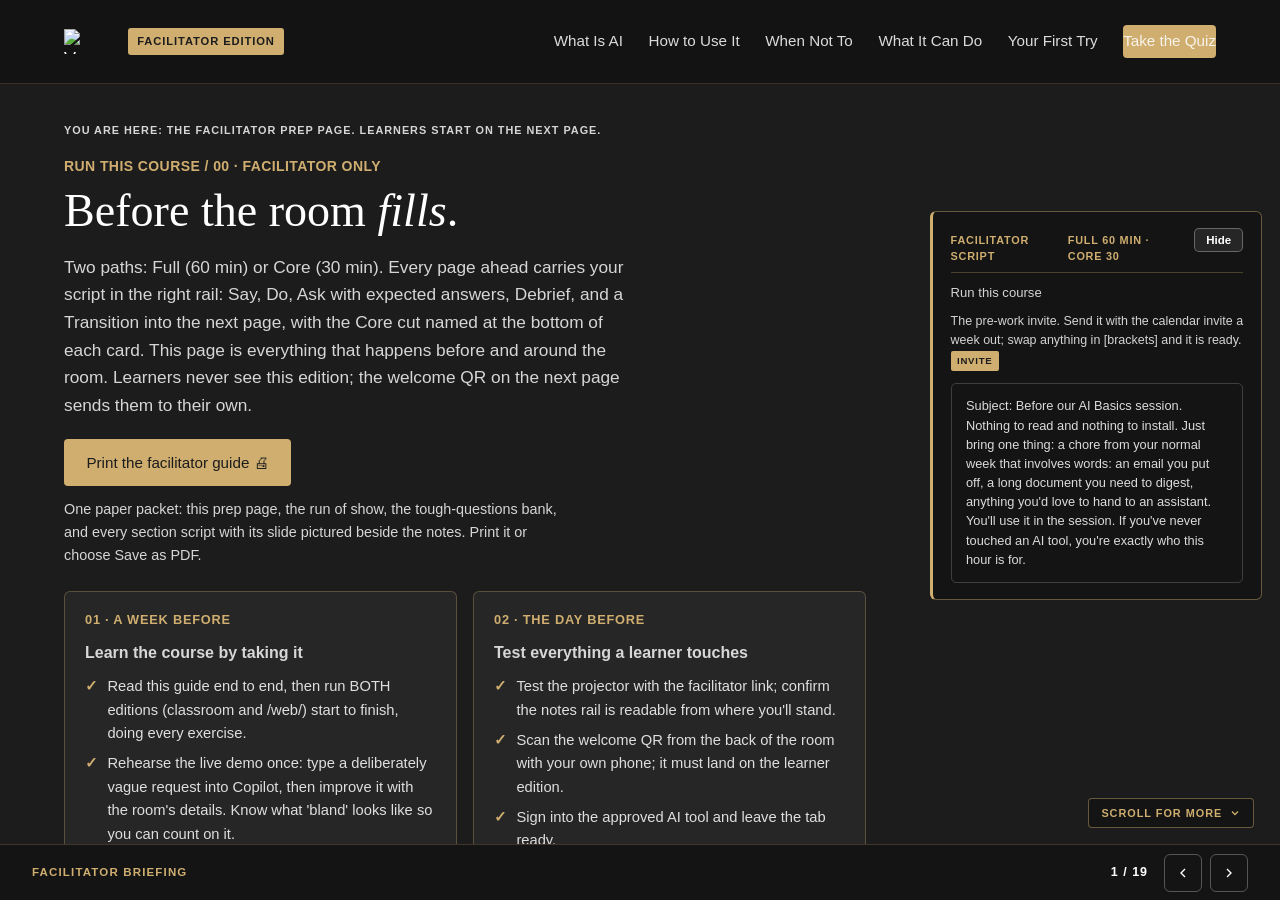
==== commit c17f5300: "Redesign facilitator briefing to match the Working Smarter prep page Numbered prep cards with sub-he" ====
--- a/facilitator/index.html
+++ b/facilitator/index.html
@@ -75,8 +75,7 @@
 .facnote__script { margin: 0; font-family: var(--font-serif); font-style: italic; font-size: .88rem; color: #fff; }
 .facnote__mini { margin: .25rem 0 0; font-size: .78rem; color: rgba(255,255,255,.75); }
 .brief__grid { display: grid; gap: 1rem; grid-template-columns: 1fr; margin-top: 1.5rem; }
-@media (min-width: 980px) { .brief__grid { grid-template-columns: repeat(2, 1fr); }
-  body.fac #s-briefing { grid-template-columns: 1fr !important; } }
+@media (min-width: 980px) { .brief__grid { grid-template-columns: repeat(2, 1fr); } }
 .brief__box { background: #262626; border: 1px solid rgba(207,174,112,.3); border-radius: 6px; padding: 1.1rem 1.25rem; font-size: .92rem; }
 .brief__box h3 { font-family: var(--font-condensed); font-weight: 700; text-transform: uppercase; letter-spacing: .06em;
   font-size: .8rem; color: var(--vu-gold-flat); margin-bottom: .6rem; }
@@ -87,6 +86,15 @@
 .brief__q { border-bottom: 1px solid rgba(255,255,255,.08); padding: .4rem 0; }
 .brief__q summary { cursor: pointer; font-weight: 500; color: #fff; }
 .brief__q p { margin: .4rem 0 .2rem; color: rgba(255,255,255,.8); font-size: .9rem; }
+.brief__youarehere { font-family: var(--font-condensed); font-weight: 700; text-transform: uppercase;
+  letter-spacing: .09em; font-size: .68rem; color: rgba(255,255,255,.55); margin-bottom: 1rem; }
+.brief__sub { font-weight: 600; color: #fff; margin: 0 0 .6rem; font-size: 1rem; }
+.brief__printnote { color: rgba(255,255,255,.7); font-size: .9rem; max-width: 62ch; margin-top: .75rem; }
+.brief__box ol.checks, .brief__box ul.checks { list-style: none; padding-left: 0; }
+.brief__box .checks li { position: relative; padding-left: 1.4rem; }
+.brief__box .checks li::before { content: "\2713"; position: absolute; left: 0; color: var(--vu-gold-flat); font-weight: 700; }
+.facnote__invite { border: 1px solid rgba(255,255,255,.18); border-radius: 5px; padding: .8rem .9rem;
+  margin-top: .5rem; font-size: .8rem; color: rgba(255,255,255,.85); white-space: pre-wrap; }
 /* hide/show the facilitator script */
 .facnote__hide { font-family: var(--font-body, Inter, sans-serif); font-weight: 600; font-size: .72rem;
   color: #fff; background: rgba(255,255,255,.08); border: 1px solid rgba(255,255,255,.3);
@@ -146,18 +154,21 @@
 
   <section class="slide on-dark" id="s-briefing" data-title="Facilitator briefing">
     <div class="wrap wrap-wide">
-      <p class="eyebrow">Facilitator briefing · Read before you teach</p>
-      <h2 class="h2">Run this <em>course</em>.</h2>
-      <p class="lead">Two paths: Full (60 min) or Core (30 min). Every slide ahead carries your script in the right rail: Say, Do, Ask with expected answers, Debrief, Transition. This page is everything that happens before and around the room. This page is everything that happens before and around the room. Learners never see this edition.</p>
-      <div class="hero__cta" style="margin-top:1.25rem"><a class="btn" href="guide.html" target="_blank" rel="noopener">Print the full facilitator guide</a></div>
-      <div class="brief__grid"><div class="brief__box"><h3>A week before</h3><ol><li>Read this guide end to end, then run BOTH editions (classroom and /web/) start to finish, doing every exercise.</li><li>Rehearse the live demo once: type a deliberately vague request into Copilot, then improve it with the room's details. Know what 'bland' looks like so you can count on it.</li><li>Make your own first try on a real chore if you haven't. Your story of it ('took me four minutes, the follow-up fixed the tone') is the most persuasive slide you have.</li><li>Decide your path: Full (60) or Core (30, the lunch-and-learn length).</li><li>Remember who this room is: people who may feel behind, embarrassed, or skeptical. The session's real job is removing fear.</li></ol></div><div class="brief__box"><h3>The day before</h3><ol><li>Test the projector with the facilitator link; confirm the notes rail is readable from where you'll stand.</li><li>Scan the welcome QR from the back of the room with your own phone; it must land on the learner edition.</li><li>Sign into the approved AI tool and leave the tab ready.</li><li>Print 5 to 10 cheat sheets and first-try cards.</li><li>Re-read the tough-questions bank; say the 'is AI going to take my job?' response out loud once.</li></ol></div><div class="brief__box"><h3>30 minutes before</h3><ol><li>Welcome slide up as people arrive; it does the enrolling for you.</li><li>Close every other tab and app; silence the machine.</li><li>Test arrow-key navigation and one interaction (run a round of Is That AI?).</li><li>Set the tone in your head: this is the friendliest hour in the catalog. No jargon leaves your mouth today.</li></ol></div>
-        <div class="brief__box"><h3>Materials</h3><ul><li>Projector or large display and the facilitator link open (this edition)</li><li>Facilitator laptop with arrow keys or clicker; all notifications off</li><li>Learner devices (BYOD) joining via the welcome-slide QR</li><li>A Vanderbilt-approved AI tool (Copilot, VU sign-in) open in a second tab for the live demo</li><li>A few printed cheat sheets (cheatsheet.html) for anyone without a device</li><li>Printed first-try cards (worksheet.html) as the no-device and projector-failure fallback</li></ul></div>
-        <div class="brief__box brief__wide"><h3>When things go sideways</h3><div class="brief__row"><b>If Projector or the site fails mid-session:</b> Teach from the printed cheat sheet: the one-sentence definition, the three steps, the traffic light, and the five superpowers all work on a whiteboard. The trainers run verbally with hands-up voting; the first try moves to the printed card.</div><div class="brief__row"><b>If Learner devices can't join (wifi/filters):</b> Run facilitator-only: trainers on the projector with the room voting out loud, prompt builder as a fill-in-the-blanks on the whiteboard, commitment on the printed card. You lose typing, not learning.</div><div class="brief__row"><b>If Nobody in the room can access an approved AI tool for the live try:</b> You demo on the projector with THEIR prompts: collect two built prompts from the room, run them live on your machine, improve each with one follow-up the room chooses. The first try becomes homework with the card; the pulse email catches it.</div><div class="brief__row"><b>If Someone is visibly anxious or says 'I'm too old for this / not a tech person':</b> The reframe that works: 'You already use AI every day: your phone's word suggestions, your spam filter. Today is just learning to use it on purpose.' Then make sure their first try lands in the room; success beats reassurance.</div><div class="brief__row"><b>If An experienced AI user is bored or starts adding advanced caveats:</b> Honor and redirect: 'That's exactly right, and it's AI 201 material: the sequel is in the Course Library.' Deputize them as a table helper for the prompt-builder moment; teaching beginners keeps experts happy.</div><div class="brief__row"><b>If Fear talk takes over ('AI is dangerous / taking jobs / stealing data'):</b> Don't dismiss, anchor: the traffic light exists exactly because the concerns are partly right. 'The risks are real, which is why we use approved tools and keep people-data out. The skill you're learning today IS the safe version.' Park policy debates; route them to the official channels.</div></div>
-        <div class="brief__box brief__wide"><h3>Tough questions, ready answers</h3><details class="brief__q"><summary>Is AI going to take my job?</summary><p>AI takes over chores, not judgment: drafts, summaries, first passes. What history shows with tools like this is that people who use them become more valuable, not less. Today's hour is exactly that move: you're not competing with AI after this session, you're the person in your office who knows how to use it safely.</p></details><details class="brief__q"><summary>Is it cheating to use AI for my work emails?</summary><p>Is spellcheck cheating? Is asking a colleague to read your draft cheating? AI is a drafting tool; the thinking, the facts, and the final call stay yours. The professional standard is simple: you review everything, you check what matters, and your name means you stand behind it. Passing off unchecked AI output as finished work: that's the actual mistake.</p></details><details class="brief__q"><summary>Where does what I type actually go?</summary><p>It depends entirely on the tool, and that's the whole point of the yellow light. Random free websites may keep and learn from what you type. Vanderbilt-approved tools like Copilot with your VU sign-in have contractual protections for work content. That's why internal content only goes in approved tools, and private information about people goes in none of them.</p></details><details class="brief__q"><summary>How do I know if the answer is true?</summary><p>Assume it's a confident draft, not a verified fact. For anything that matters, a date, a number, a name, a claim you'll repeat, check the source the way you would if a smart new colleague told you something surprising. The tool is at its safest on tasks where truth isn't the question: drafting, rewording, brainstorming, explaining.</p></details><details class="brief__q"><summary>Which tool should I actually use?</summary><p>For work content: Microsoft Copilot signed in with your VU account: that sign-in is what makes it yellow-light safe. For public, generic questions, approved tools of your choice. If you're unsure whether a tool is approved, that uncertainty IS your answer: use Copilot or ask IT.</p></details><details class="brief__q"><summary>I tried ChatGPT once and the answer was wrong or useless. Why bother?</summary><p>One try with one vague question is like judging email by one message. Two fixes change everything: give it details (who it's for, what it's about, how it should sound), and use the follow-up: tell it what was wrong and watch it fix its own draft. The trainer in Idea 02 exists because the second message is where the tool gets good.</p></details></div>
-        <div class="brief__box brief__wide"><h3>Copy-paste templates</h3><details class="brief__q"><summary>Pre-work invite (paste into the calendar invite)</summary><p>Subject: Before our AI Basics session. Nothing to read and nothing to install. Just bring one thing: a chore from your normal week that involves words: an email you put off, a long document you need to digest, anything you'd love to hand to an assistant. You'll use it in the session. If you've never touched an AI tool, you're exactly who this hour is for.</p></details><details class="brief__q"><summary>7-day pulse (send one week after)</summary><p>Subject: One week later, did the first try happen? Two quick lines, reply whenever: 1) Did you run the prompt you built, on the chore you named? 2) Did the follow-up trick (add one detail, ask again) make it better? Replies come to me only. Not yet? Your card still works, this note is your nudge, and the whole thing takes five minutes.</p></details><details class="brief__q"><summary>Graduation note (send to confident finishers)</summary><p>Subject: Ready for the next gear? You've made your first tries and the traffic light is a habit. AI 201: Beyond the Basics is the sequel: why tools 'forget,' where answers actually come from, and how to build a governed AI workflow for a recurring task. It's in the Course Library, same format, no code: https://me5231979.github.io/Course_Library/</p></details></div>
+      <p class="brief__youarehere">You are here: the facilitator prep page. Learners start on the next page.</p>
+      <p class="eyebrow">Run this course / 00 · Facilitator only</p>
+      <h2 class="h2">Before the room <em>fills</em>.</h2>
+      <p class="lead">Two paths: Full (60 min) or Core (30 min). Every page ahead carries your script in the right rail: Say, Do, Ask with expected answers, Debrief, and a Transition into the next page, with the Core cut named at the bottom of each card. This page is everything that happens before and around the room. Learners never see this edition; the welcome QR on the next page sends them to their own.</p>
+      <div class="hero__cta" style="margin-top:1.25rem"><a class="btn" href="guide.html" target="_blank" rel="noopener">Print the facilitator guide &#128424;</a></div>
+      <p class="brief__printnote">One paper packet: this prep page, the run of show, the tough-questions bank, and every section script with its slide pictured beside the notes. Print it or choose Save as PDF.</p>
+      <div class="brief__grid"><div class="brief__box"><h3>01 · A week before</h3><p class="brief__sub">Learn the course by taking it</p><ol class="checks"><li>Read this guide end to end, then run BOTH editions (classroom and /web/) start to finish, doing every exercise.</li><li>Rehearse the live demo once: type a deliberately vague request into Copilot, then improve it with the room's details. Know what 'bland' looks like so you can count on it.</li><li>Make your own first try on a real chore if you haven't. Your story of it ('took me four minutes, the follow-up fixed the tone') is the most persuasive slide you have.</li><li>Decide your path: Full (60) or Core (30, the lunch-and-learn length).</li><li>Remember who this room is: people who may feel behind, embarrassed, or skeptical. The session's real job is removing fear.</li></ol></div><div class="brief__box"><h3>02 · The day before</h3><p class="brief__sub">Test everything a learner touches</p><ol class="checks"><li>Test the projector with the facilitator link; confirm the notes rail is readable from where you'll stand.</li><li>Scan the welcome QR from the back of the room with your own phone; it must land on the learner edition.</li><li>Sign into the approved AI tool and leave the tab ready.</li><li>Print 5 to 10 cheat sheets and first-try cards.</li><li>Re-read the tough-questions bank; say the 'is AI going to take my job?' response out loud once.</li></ol></div><div class="brief__box"><h3>03 · 30 minutes before</h3><p class="brief__sub">Set the room, set the tone</p><ol class="checks"><li>Welcome slide up as people arrive; it does the enrolling for you.</li><li>Close every other tab and app; silence the machine.</li><li>Test arrow-key navigation and one interaction (run a round of Is That AI?).</li><li>Set the tone in your head: this is the friendliest hour in the catalog. No jargon leaves your mouth today.</li></ol></div>
+        <div class="brief__box"><h3>04 · Materials</h3><p class="brief__sub">Have these in hand</p><ul class="checks"><li>Projector or large display and the facilitator link open (this edition)</li><li>Facilitator laptop with arrow keys or clicker; all notifications off</li><li>Learner devices (BYOD) joining via the welcome-slide QR</li><li>A Vanderbilt-approved AI tool (Copilot, VU sign-in) open in a second tab for the live demo</li><li>A few printed cheat sheets (cheatsheet.html) for anyone without a device</li><li>Printed first-try cards (worksheet.html) as the no-device and projector-failure fallback</li></ul></div>
+        <div class="brief__box brief__wide"><h3>05 · When things go sideways</h3><p class="brief__sub">If it breaks, you have a move</p><div class="brief__row"><b>If Projector or the site fails mid-session:</b> Teach from the printed cheat sheet: the one-sentence definition, the three steps, the traffic light, and the five superpowers all work on a whiteboard. The trainers run verbally with hands-up voting; the first try moves to the printed card.</div><div class="brief__row"><b>If Learner devices can't join (wifi/filters):</b> Run facilitator-only: trainers on the projector with the room voting out loud, prompt builder as a fill-in-the-blanks on the whiteboard, commitment on the printed card. You lose typing, not learning.</div><div class="brief__row"><b>If Nobody in the room can access an approved AI tool for the live try:</b> You demo on the projector with THEIR prompts: collect two built prompts from the room, run them live on your machine, improve each with one follow-up the room chooses. The first try becomes homework with the card; the pulse email catches it.</div><div class="brief__row"><b>If Someone is visibly anxious or says 'I'm too old for this / not a tech person':</b> The reframe that works: 'You already use AI every day: your phone's word suggestions, your spam filter. Today is just learning to use it on purpose.' Then make sure their first try lands in the room; success beats reassurance.</div><div class="brief__row"><b>If An experienced AI user is bored or starts adding advanced caveats:</b> Honor and redirect: 'That's exactly right, and it's AI 201 material: the sequel is in the Course Library.' Deputize them as a table helper for the prompt-builder moment; teaching beginners keeps experts happy.</div><div class="brief__row"><b>If Fear talk takes over ('AI is dangerous / taking jobs / stealing data'):</b> Don't dismiss, anchor: the traffic light exists exactly because the concerns are partly right. 'The risks are real, which is why we use approved tools and keep people-data out. The skill you're learning today IS the safe version.' Park policy debates; route them to the official channels.</div></div>
+        <div class="brief__box brief__wide"><h3>06 · Tough questions, ready answers</h3><p class="brief__sub">Say each answer out loud once before you teach</p><details class="brief__q"><summary>Is AI going to take my job?</summary><p>AI takes over chores, not judgment: drafts, summaries, first passes. What history shows with tools like this is that people who use them become more valuable, not less. Today's hour is exactly that move: you're not competing with AI after this session, you're the person in your office who knows how to use it safely.</p></details><details class="brief__q"><summary>Is it cheating to use AI for my work emails?</summary><p>Is spellcheck cheating? Is asking a colleague to read your draft cheating? AI is a drafting tool; the thinking, the facts, and the final call stay yours. The professional standard is simple: you review everything, you check what matters, and your name means you stand behind it. Passing off unchecked AI output as finished work: that's the actual mistake.</p></details><details class="brief__q"><summary>Where does what I type actually go?</summary><p>It depends entirely on the tool, and that's the whole point of the yellow light. Random free websites may keep and learn from what you type. Vanderbilt-approved tools like Copilot with your VU sign-in have contractual protections for work content. That's why internal content only goes in approved tools, and private information about people goes in none of them.</p></details><details class="brief__q"><summary>How do I know if the answer is true?</summary><p>Assume it's a confident draft, not a verified fact. For anything that matters, a date, a number, a name, a claim you'll repeat, check the source the way you would if a smart new colleague told you something surprising. The tool is at its safest on tasks where truth isn't the question: drafting, rewording, brainstorming, explaining.</p></details><details class="brief__q"><summary>Which tool should I actually use?</summary><p>For work content: Microsoft Copilot signed in with your VU account: that sign-in is what makes it yellow-light safe. For public, generic questions, approved tools of your choice. If you're unsure whether a tool is approved, that uncertainty IS your answer: use Copilot or ask IT.</p></details><details class="brief__q"><summary>I tried ChatGPT once and the answer was wrong or useless. Why bother?</summary><p>One try with one vague question is like judging email by one message. Two fixes change everything: give it details (who it's for, what it's about, how it should sound), and use the follow-up: tell it what was wrong and watch it fix its own draft. The trainer in Idea 02 exists because the second message is where the tool gets good.</p></details></div>
+        <div class="brief__box brief__wide"><h3>07 · Copy-paste templates</h3><p class="brief__sub">Copy, swap the brackets, send</p><details class="brief__q"><summary>Pre-work invite (paste into the calendar invite)</summary><p>Subject: Before our AI Basics session. Nothing to read and nothing to install. Just bring one thing: a chore from your normal week that involves words: an email you put off, a long document you need to digest, anything you'd love to hand to an assistant. You'll use it in the session. If you've never touched an AI tool, you're exactly who this hour is for.</p></details><details class="brief__q"><summary>7-day pulse (send one week after)</summary><p>Subject: One week later, did the first try happen? Two quick lines, reply whenever: 1) Did you run the prompt you built, on the chore you named? 2) Did the follow-up trick (add one detail, ask again) make it better? Replies come to me only. Not yet? Your card still works, this note is your nudge, and the whole thing takes five minutes.</p></details><details class="brief__q"><summary>Graduation note (send to confident finishers)</summary><p>Subject: Ready for the next gear? You've made your first tries and the traffic light is a habit. AI 201: Beyond the Basics is the sequel: why tools 'forget,' where answers actually come from, and how to build a governed AI workflow for a recurring task. It's in the Course Library, same format, no code: https://me5231979.github.io/Course_Library/</p></details></div>
       </div>
       <p class="why" style="margin-top:1.5rem"><b>After the session:</b> Seven days out, send the pulse: 'Did you make your first try? What was the chore, and did the follow-up trick work?' The count of completed first tries is the program's headline metric: this course exists to convert non-users into first-time users. Route the confident ones to AI 201 in the Course Library.</p>
     </div>
+    <aside class="facnote" aria-label="Facilitator notes"><div class="facnote__head"><span>Facilitator script</span><span class="facnote__time">Full 60 min · Core 30</span><button class="facnote__hide" type="button" aria-label="Hide the facilitator script">Hide</button></div><p class="facnote__purpose">Run this course</p><p class="facnote__mini">The pre-work invite. Send it with the calendar invite a week out; swap anything in [brackets] and it is ready.</p><span class="facnote__tag t-say">Invite</span><div class="facnote__invite">Subject: Before our AI Basics session. Nothing to read and nothing to install. Just bring one thing: a chore from your normal week that involves words: an email you put off, a long document you need to digest, anything you'd love to hand to an assistant. You'll use it in the session. If you've never touched an AI tool, you're exactly who this hour is for.</div></aside>
   </section>
 
   <!-- ============ 0 · WELCOME / QR (classroom only) ============ -->
